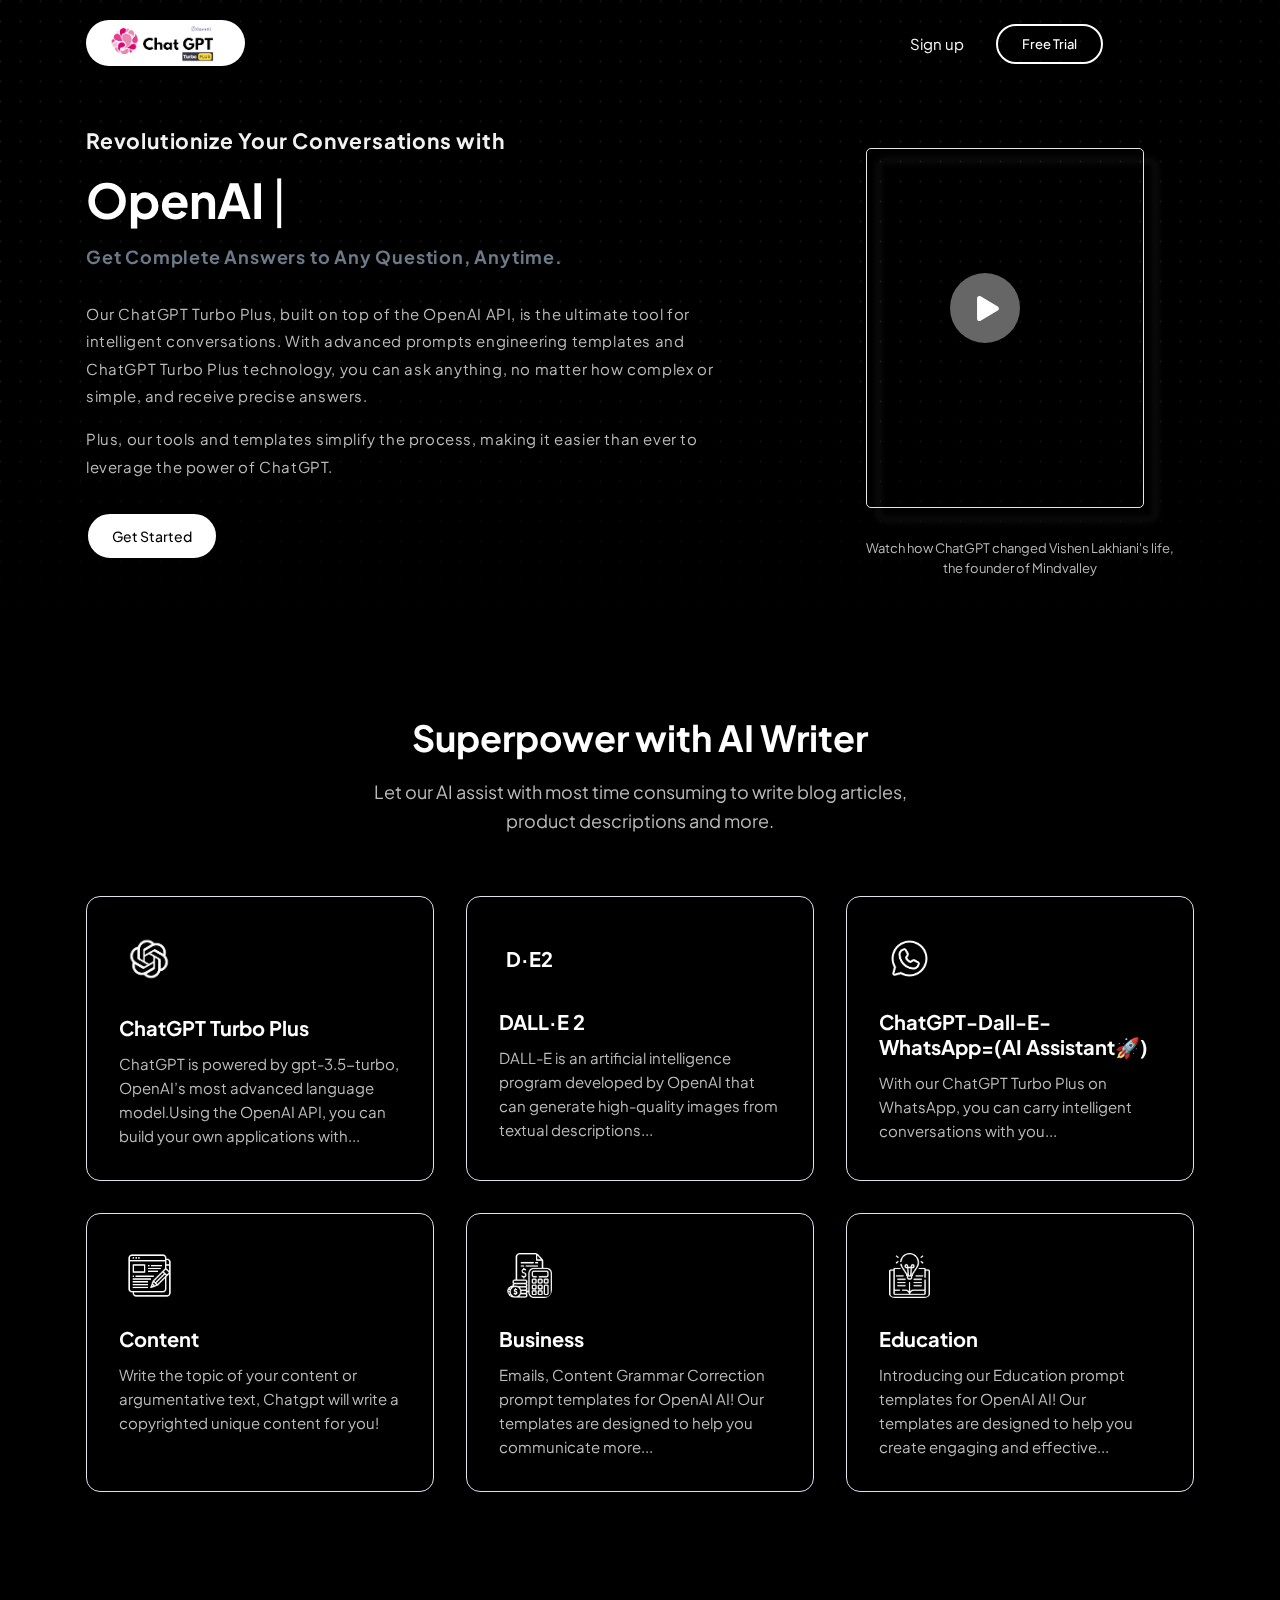
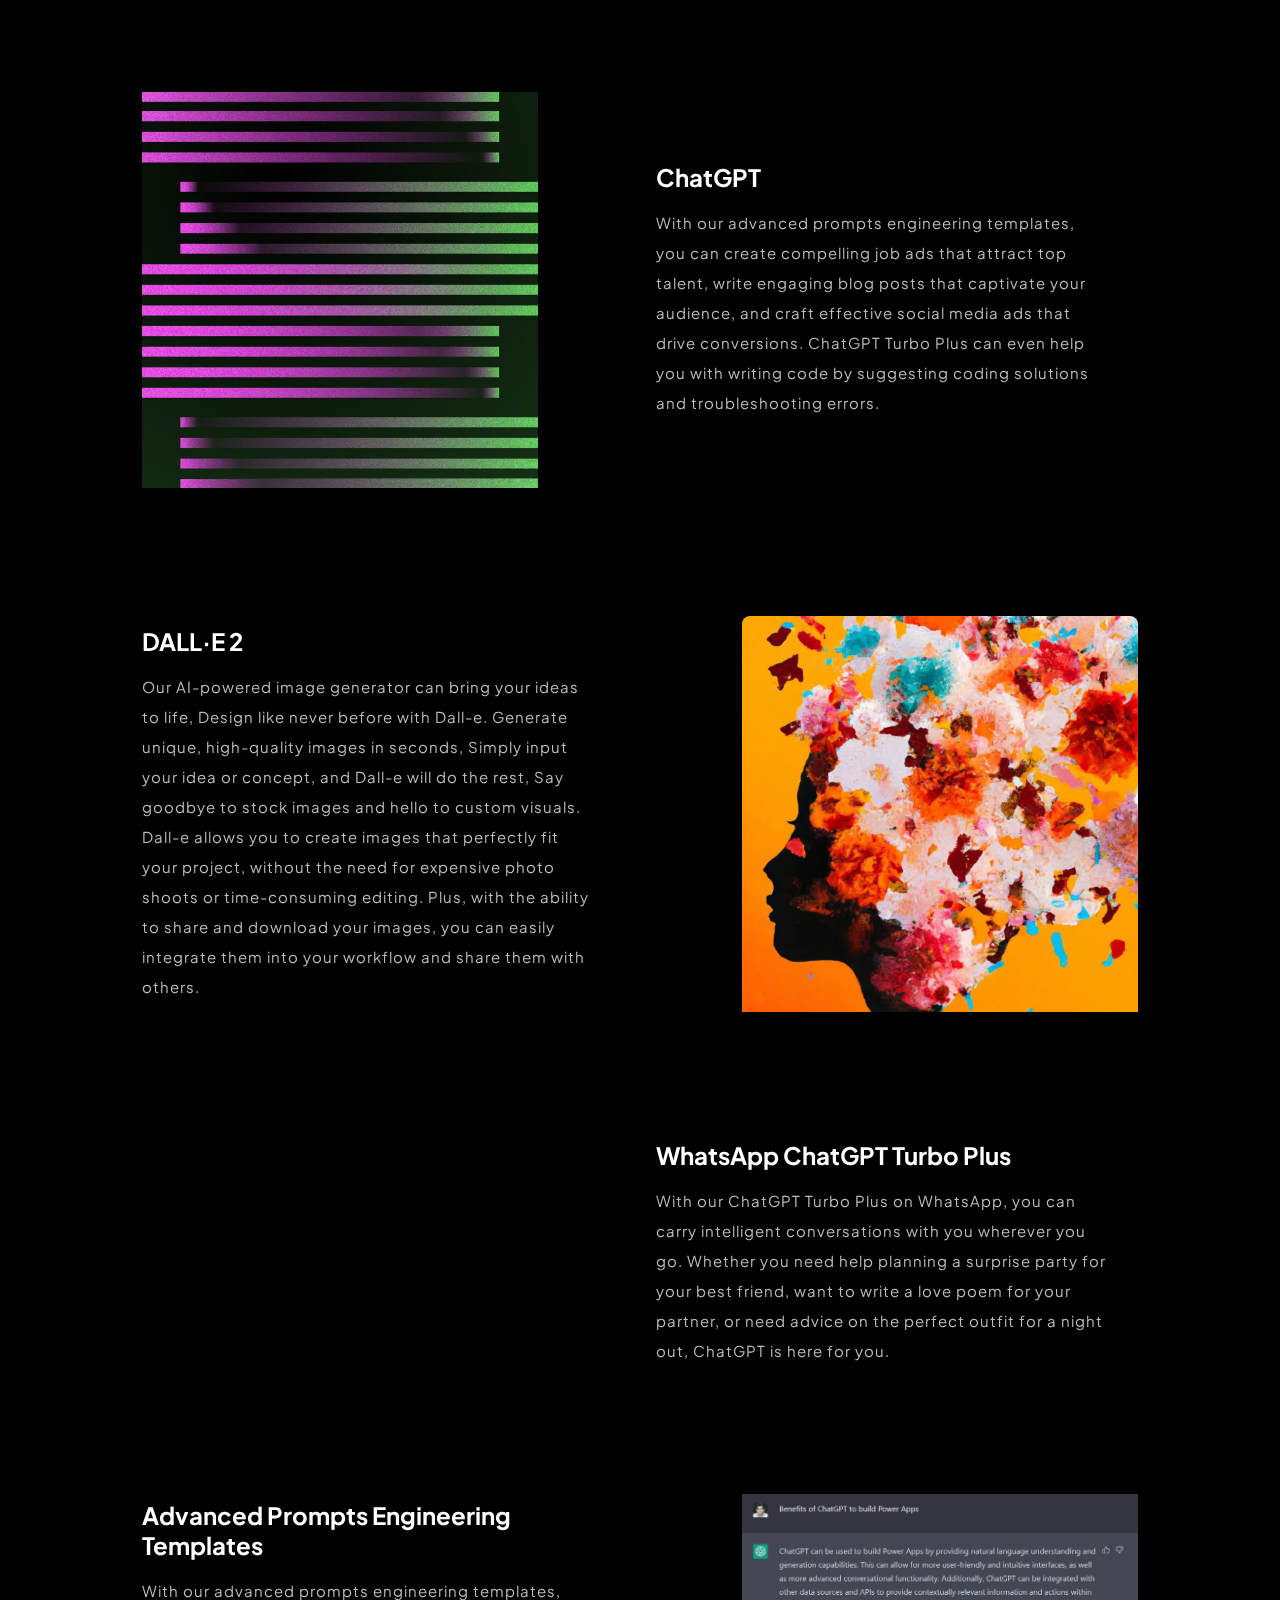
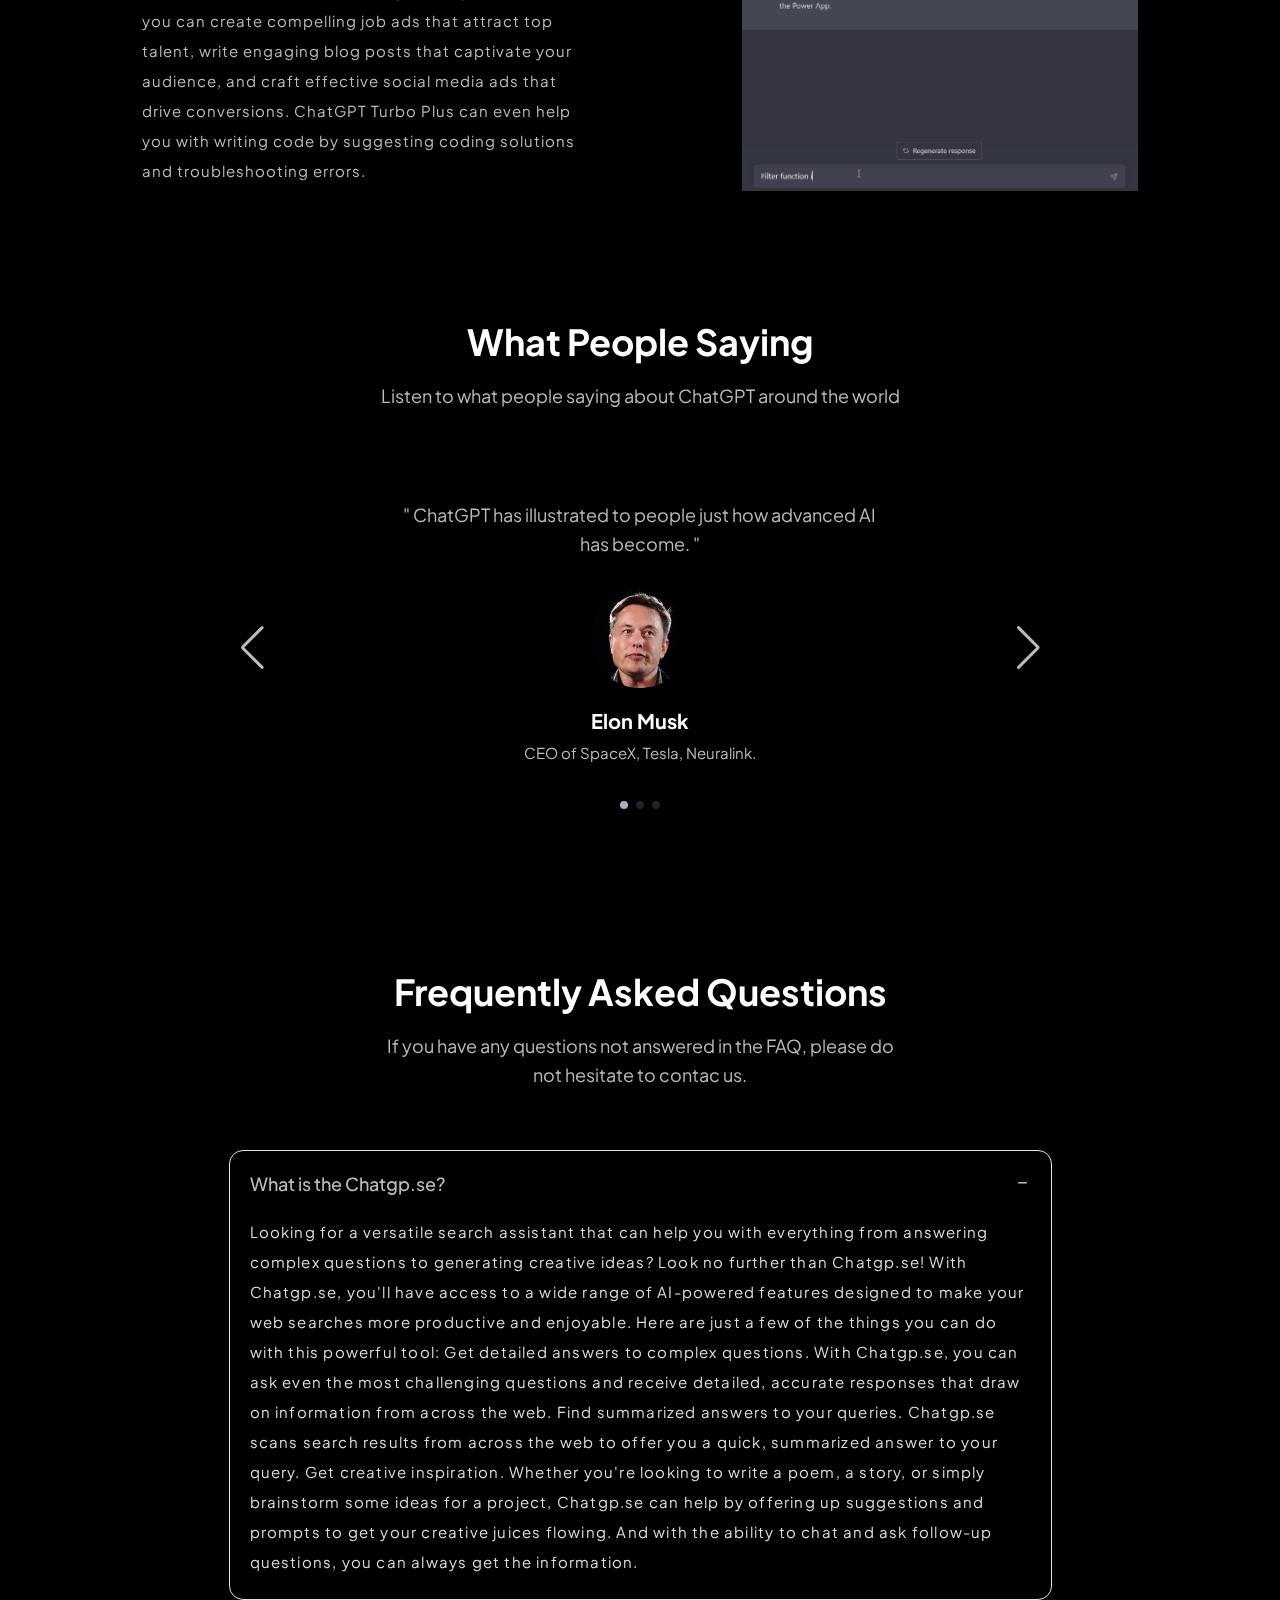
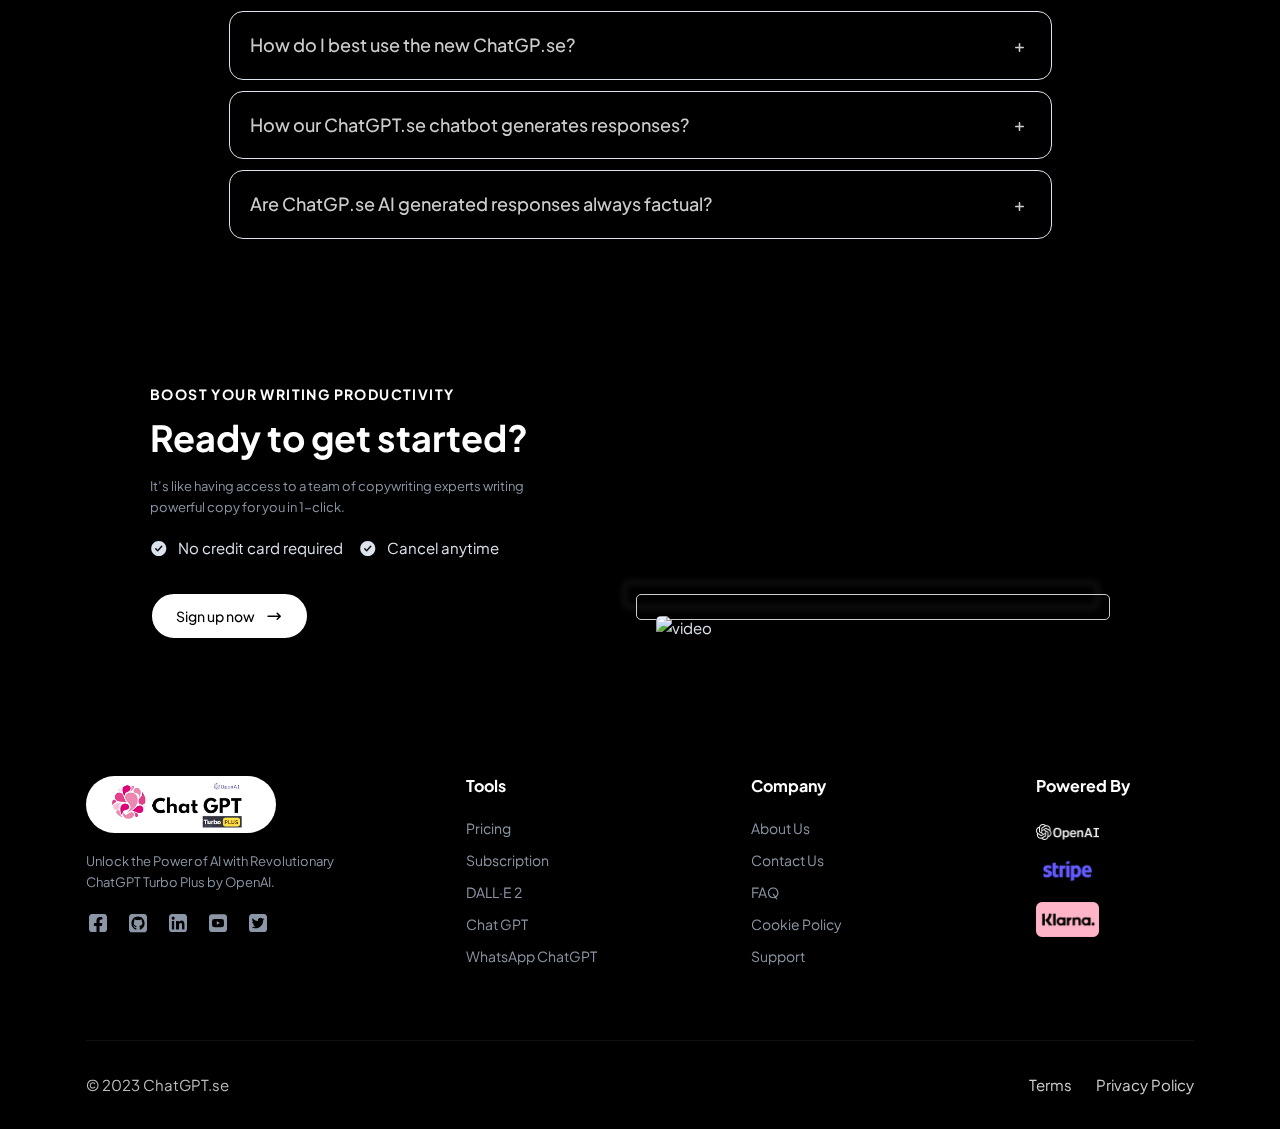
==== sv/index.html @ f2957dda "first commit" ====
<!DOCTYPE html>
<html lang="sv">

<head>
    <meta charset="UTF-8">
    <meta name="author" content="ChatGP.se">
    <meta name="viewport" content="width=device-width, initial-scale=1.0">
    <meta name="theme-color" content="#000000">
    <meta name="description"
        content="Use Chat GPT online and for free. ChatGPT is a language model developed by OpenAI, designed to respond to text-based queries and generate natural language responses.">
    <meta name="keywords"
        content="chatgpt, chat, gpt, open, ai, openai, chatbot, artificial, intelligence, online, free, language,whatsapp chatgpt, whatsapp-dall-e, openai">

    <link rel="shortcut icon" href="../images/logo-icon.png">
    <title>ChatGP.se</title>

    <!-- Swiper Slider -->
    <link rel="stylesheet" href="https://cdn.jsdelivr.net/npm/swiper@8/swiper-bundle.min.css" />

    <!-- CSS -->
    <link rel="stylesheet" href="../assets/css/style.css">
</head>

<body class="nk-body bg-darker" data-menu-collapse="lg">
    <div class="nk-app-root bg-darker">

        <!-- Header -->
        <header class="nk-header bg-darker is-dark has-mask">
            <div class="nk-mask bg-pattern-dot-white-sm bg-blend-bottom"></div>
            <div class="nk-header-main nk-menu-main is-transparent will-shrink on-dark ignore-mask">
                <div class="container">
                    <div class="nk-header-wrap">
                        <div class="nk-header-logo">
                            <a href="/" class="logo-link">
                                <div class="logo-wrap py-1 px-4 w-50">
                                    <img class="logo-img logo-light" src="../images/logo.png" alt="">
                                </div>
                            </a>
                        </div><!-- .nk-header-logo -->
                        <div class="nk-header-toggle">
                            <button class="btn btn-light btn-icon header-menu-toggle">
                                <em class="icon ni ni-menu"></em>
                            </button>
                        </div>
                        <nav class="nk-header-menu nk-menu">
                            <ul class="nk-menu-buttons flex-lg-row-reverse">
                                <li><a href="/pricing?plan=free" class="btn btn-outline-primary rounded-pill">Free
                                        Trial</a></li>
                                <li><a class="link link-light" href="/signup">Sign up
                                    </a></li>
                            </ul><!-- .nk-menu-buttons -->
                        </nav><!-- .nk-header-menu -->
                    </div>
                </div>
            </div>
            <!-- .header -->
            <div class="nk-hero py-xl-5 overflow-hidden has-shape">
                <div class="nk-shape bg-shape-blur-b mt-n5 start-50 top-50 translate-middle"></div>
                <div class="container">
                    <div class="row gy-5 py-5 pt-lg-2">
                        <div class="col-lg-7">
                            <div class="nk-hero-content">
                                <h3>Revolutionize Your Conversations with</h3>
                                <h1 class="my-3">
                                    <div class="text-gradient-primary"><span class="type-init"
                                            data-strings='"OpenAI ChatGPT", "ChatGPT Turbo Plus", "DALL·E 2", "Dall-E-WhatsApp"'></span>
                                    </div>
                                </h1>
                                <h4 class="mb-5 text-muted">Get Complete Answers to Any Question, Anytime.</h4>
                                <p>Our ChatGPT Turbo Plus, built on
                                    top of the OpenAI API, is the ultimate tool for intelligent conversations. With
                                    advanced prompts engineering templates and ChatGPT Turbo Plus technology, you can
                                    ask anything, no matter how complex or simple, and receive precise answers.</p>
                                <p class="mb-5"> Plus,
                                    our tools and templates simplify the process, making it easier than ever to leverage
                                    the power of ChatGPT.</p>
                                <ul class="btn-list btn-list-inline">
                                    <li><a href="/signup" class="btn btn-primary btn-lg rounded-pill"><span>Get
                                                Started</span></a></li>
                                </ul>
                            </div>
                        </div>
                        <div class="col-lg-1"></div>
                        <div class="col-lg-4">
                            <div class="video_container">
                                <button class="play_icon">
                                    <svg stroke="currentColor" fill="currentColor" stroke-width="0"
                                        viewBox="0 0 448 512" height="1em" width="1em"
                                        xmlns="http://www.w3.org/2000/svg">
                                        <path
                                            d="M424.4 214.7L72.4 6.6C43.8-10.3 0 6.1 0 47.9V464c0 37.5 40.7 60.1 72.4 41.3l352-208c31.4-18.5 31.5-64.1 0-82.6z">
                                        </path>
                                    </svg>
                                </button>
                                <video>
                                    <source src="https://s3.eu-north-1.amazonaws.com/chatgp.se/chatgpt.mp4"
                                        type="video/mp4">
                                </video>
                            </div>
                            <div class="video_caption">
                                <p>Watch how ChatGPT changed Vishen Lakhiani's life, <br> the founder of Mindvalley</p>
                            </div>
                        </div>
                    </div>
                </div>
            </div>
        </header>

        <!-- Main -->
        <main class="nk-pages">
            <section class="section bg-darker is-dark has-shape">
                <div class="nk-shape bg-shape-blur-a start-50 top-50 translate-middle"></div>
                <div class="container">
                    <div class="section-head">
                        <div class="row justify-content-center text-center">
                            <div class="col-lg-9 col-xl-6 col-xxl-5">
                                <h2 class="title">Superpower with AI Writer</h2>
                                <p class="lead">Let our AI assist with most time consuming to write blog articles,
                                    product descriptions and more.</p>
                            </div>
                        </div>
                    </div><!-- .section-head -->
                    <div class="section-content">
                        <div class="row g-gs">
                            <div class="col-md-6 col-xl-4">
                                <div class="card rounded-4 h-100 tools_card">
                                    <div class="card-body">
                                        <div class="feature">
                                            <div class="feature-media">
                                                <div
                                                    class="media media-middle media-xl  bg-info bg-opacity-20 rounded-3">
                                                    <img src="../images/chatgpt.png" alt="" class="icon_img">
                                                </div>
                                            </div>
                                            <div class="feature-text">
                                                <h4 class="title">ChatGPT Turbo Plus</h4>
                                                <p>ChatGPT is powered by gpt-3.5-turbo, OpenAI’s most advanced language
                                                    model.Using the OpenAI API, you can build your own applications
                                                    with...
                                                </p>
                                            </div>
                                            <div class="tools_btn w-50">
                                                <a href="/ai/ChatGPT" class="btn btn-primary btn-block rounded-pill">Try
                                                    it
                                                    for
                                                    free</a>
                                            </div>
                                        </div>
                                    </div>
                                </div>
                            </div><!-- .col -->

                            <div class="col-md-6 col-xl-4">
                                <div class="card rounded-4 h-100 tools_card">
                                    <div class="card-body">
                                        <div class="feature">
                                            <div class="feature-media">
                                                <div
                                                    class="media media-middle media-xl text-primary bg-primary bg-opacity-20 rounded-3">
                                                    <b class="text-white icon_img">D·E2</b>
                                                </div>
                                            </div>
                                            <div class="feature-text">
                                                <h4 class="title">DALL·E 2</h4>
                                                <p>DALL-E is an artificial intelligence program developed
                                                    by OpenAI that can generate high-quality images from textual
                                                    descriptions...
                                                </p>
                                            </div>
                                            <div class="tools_btn w-50">
                                                <a href="/ai/dalle" class="btn btn-primary btn-block rounded-pill">Try
                                                    it
                                                    for
                                                    free</a>
                                            </div>
                                        </div>
                                    </div>
                                </div>
                            </div><!-- .col -->

                            <div class="col-md-6 col-xl-4">
                                <div class="card rounded-4 h-100 tools_card">
                                    <div class="card-body">
                                        <div class="feature">
                                            <div class="feature-media">
                                                <div
                                                    class="media media-middle media-xl text-indigo bg-indigo bg-opacity-20 rounded-3">
                                                    <img src="../images/whatsapp.png" alt="" class="w-75 icon_img">
                                                </div>
                                            </div>
                                            <div class="feature-text">
                                                <h4 class="title">ChatGPT-Dall-E-WhatsApp=(AI Assistant🚀)</h4>
                                                <p>With our ChatGPT Turbo Plus on WhatsApp, you can carry intelligent
                                                    conversations with you...</p>
                                            </div>
                                            <div class="tools_btn w-50">
                                                <a href="/ai/whatsapp"
                                                    class="btn btn-primary btn-block rounded-pill">Try it
                                                    for
                                                    free</a>
                                            </div>
                                        </div>
                                    </div>
                                </div>
                            </div><!-- .col -->

                            <div class="col-md-6 col-xl-4">
                                <div class="card rounded-4 h-100 tools_card">
                                    <div class="card-body">
                                        <div class="feature">
                                            <div class="feature-media">
                                                <div
                                                    class="media media-middle media-xl text-success bg-success bg-opacity-20 rounded-3">
                                                    <img src="../images/content.png" alt="" class="w-75 icon_img">
                                                </div>
                                            </div>
                                            <div class="feature-text">
                                                <h4 class="title">Content</h4>
                                                <p>Write the topic of your content or argumentative text, Chatgpt will
                                                    write a copyrighted unique content for you!</p>
                                            </div>
                                            <div class="tools_btn w-50">
                                                <a href="/ai/blog" class="btn btn-primary btn-block rounded-pill">Try it
                                                    for
                                                    free</a>
                                            </div>
                                        </div>
                                    </div>
                                </div>
                            </div><!-- .col -->

                            <div class="col-md-6 col-xl-4">
                                <div class="card rounded-4 h-100 tools_card">
                                    <div class="card-body">
                                        <div class="feature">
                                            <div class="feature-media">
                                                <div
                                                    class="media media-middle media-xl  bg-danger bg-opacity-20 rounded-3">
                                                    <img src="../images/business.png" alt="" class="w-75 icon_img">
                                                </div>
                                            </div>
                                            <div class="feature-text">
                                                <h4 class="title">Business</h4>
                                                <p>Emails, Content Grammar Correction prompt templates for OpenAI AI!
                                                    Our templates are designed to help you communicate more...
                                                </p>
                                            </div>
                                            <div class="tools_btn w-50">
                                                <a href="/ai/all/Emails_Content_Grammar_correction"
                                                    class="btn btn-primary btn-block rounded-pill">Try
                                                    it
                                                    for
                                                    free</a>
                                            </div>
                                        </div>
                                    </div>
                                </div>
                            </div><!-- .col -->

                            <div class="col-md-6 col-xl-4">
                                <div class="card rounded-4 h-100 tools_card">
                                    <div class="card-body">
                                        <div class="feature">
                                            <div class="feature-media">
                                                <div
                                                    class="media media-middle media-xl text-warning bg-warning bg-opacity-20 rounded-3">
                                                    <img src="../images/education.png" alt="" class="w-75 icon_img">
                                                </div>
                                            </div>
                                            <div class="feature-text">
                                                <h4 class="title">Education</h4>
                                                <p>Introducing our Education prompt templates for OpenAI AI! Our
                                                    templates are designed to help you create engaging and effective...
                                                </p>
                                            </div>
                                            <div class="tools_btn w-50">
                                                <a href="/ai/all/educational_content_creator"
                                                    class="btn btn-primary btn-block rounded-pill">Try
                                                    it
                                                    for
                                                    free</a>
                                            </div>
                                        </div>
                                    </div>
                                </div>
                            </div><!-- .col -->
                        </div><!-- .row -->
                    </div><!-- .section-content -->
                </div>
            </section><!-- .section -->


            <section class="section bg-darker is-dark section-bottom-0 bg-white rounded-top-6" id="howto">
                <div class="container">
                    <div class="d-none section-head">
                        <div class="row justify-content-center text-center">
                            <div class="col-lg-9 col-xl-8 col-xxl-5">
                                <div
                                    class="d-none badge text-bg-primary-soft-outline text-uppercase text-tracking-1 rounded-pill px-3 py-2 mb-3">
                                    How To</div>
                                <h2 class="title">Few steps to write content </h2>
                                <p class="lead">Let our AI assist with most time consuming to write blog articles,
                                    product descriptions and more.</p>
                            </div>
                        </div>
                    </div><!-- .section-head -->
                    <div class="section-content">
                        <div class="row gy-3 justify-content-center">
                            <div class="col-xxl-12">
                                <div class="bg-primary bg-opacity-10 p-5 p-lg-6 rounded-4">
                                    <div class="row g-gs justify-content-between align-items-center">
                                        <div class="col-lg-6 col-xl-5">
                                            <div>
                                                <div class="block-gfx">
                                                    <img src="../images/chatgpt.avif" alt="">
                                                </div>
                                            </div>
                                        </div><!-- .col -->
                                        <div class="col-lg-6 col-xxl-5">
                                            <div class="block-text pe-xl-5">
                                                <!-- <img src="images/chatgpt.png" alt="" class="w-25"> -->
                                                <h3 class="title">ChatGPT</h3>
                                                <p>With our advanced prompts engineering templates, you can create
                                                    compelling job ads that attract top talent, write engaging blog
                                                    posts that captivate your audience, and craft effective social media
                                                    ads that drive conversions. ChatGPT Turbo Plus can even help you
                                                    with writing code by suggesting coding solutions and troubleshooting
                                                    errors.</p>
                                            </div>
                                        </div><!-- .col -->
                                    </div><!-- .row -->
                                </div><!-- box -->
                            </div><!-- .col -->

                            <div class="col-xxl-12">
                                <div class="bg-warning bg-opacity-10 p-5 p-lg-6 rounded-4">
                                    <div
                                        class="row g-gs flex-lg-row-reverse justify-content-between align-items-center">
                                        <div class="col-lg-6 col-xl-5">
                                            <div>
                                                <div class="block-gfx">
                                                    <img class="w-100 rounded-top-3 shadow-sm"
                                                        src="../images/dall-e.avif" alt="">
                                                </div>
                                            </div>
                                        </div><!-- .col -->
                                        <div class="col-lg-6 col-xxl-5">
                                            <div class="block-text pe-xl-5">
                                                <!-- <img class="h-3rem mb-3" src="images/whatsapp.png" alt=""> -->
                                                <h3 class="title">DALL·E 2</h3>
                                                <p>Our AI-powered image generator can bring your ideas to life, Design
                                                    like never before with Dall-e. Generate unique, high-quality images
                                                    in seconds, Simply input your idea or concept, and Dall-e will do
                                                    the rest, Say goodbye to stock images and hello to custom visuals.
                                                    Dall-e allows you to create images that perfectly fit your project,
                                                    without the need for expensive photo shoots or time-consuming
                                                    editing. Plus, with the ability to share and download your images,
                                                    you can easily integrate them into your workflow and share them with
                                                    others.</p>
                                            </div>
                                        </div><!-- .col -->
                                    </div><!-- .row -->
                                </div><!-- box -->
                            </div><!-- .col -->

                            <div class="col-xxl-12">
                                <div class="bg-warning bg-opacity-10 p-5 p-lg-6 rounded-4">
                                    <div class="row g-gs justify-content-between align-items-center">
                                        <div class="col-lg-6 col-xl-5">
                                            <div>
                                                <div class="block-gfx">
                                                    <img class="w-100 rounded-top-3 shadow-sm" src="../images/turbo.png"
                                                        alt="">
                                                </div>
                                            </div>
                                        </div><!-- .col -->
                                        <div class="col-lg-6 col-xxl-5">
                                            <div class="block-text pe-xl-5">
                                                <!-- <img class="h-3rem mb-3" src="images/whatsapp.png" alt=""> -->
                                                <h3 class="title">WhatsApp ChatGPT Turbo Plus</h3>
                                                <p>With our ChatGPT Turbo Plus on WhatsApp, you can carry intelligent
                                                    conversations with you wherever you go. Whether you need help
                                                    planning a surprise party for your best friend, want to write a love
                                                    poem for your partner, or need advice on the perfect outfit for a
                                                    night out, ChatGPT is here for you.</p>
                                            </div>
                                        </div><!-- .col -->
                                    </div><!-- .row -->
                                </div><!-- box -->
                            </div><!-- .col -->

                            <div class="col-xxl-12">
                                <div class="bg-primary bg-opacity-10 p-5 p-lg-6 rounded-4">
                                    <div
                                        class="row g-gs flex-lg-row-reverse justify-content-between align-items-center">
                                        <div class="col-lg-6 col-xl-5">
                                            <div>
                                                <div class="block-gfx">
                                                    <img src="../videos/building-app.gif" alt="">
                                                </div>
                                            </div>
                                        </div><!-- .col -->
                                        <div class="col-lg-6 col-xxl-5">
                                            <div class="block-text pe-xl-5">
                                                <!-- <img class="h-3rem mb-3" src="images/prompt.png" alt=""> -->
                                                <h3 class="title">Advanced Prompts Engineering Templates</h3>
                                                <p>With our advanced prompts engineering templates, you can create
                                                    compelling job ads that attract top talent, write engaging blog
                                                    posts that captivate your audience, and craft effective social media
                                                    ads that drive conversions. ChatGPT Turbo Plus can even help you
                                                    with writing code by suggesting coding solutions and troubleshooting
                                                    errors.</p>
                                            </div>
                                        </div><!-- .col -->
                                    </div><!-- .row -->
                                </div><!-- box -->
                            </div><!-- .col -->
                        </div><!-- .row -->
                    </div><!-- .section-content -->
                </div>
            </section>


            <section class="d-none section bg-darker is-dark section-bottom-0 bg-white rounded-top-6" id="howto">
                <div class="container">
                    <div class="section-head">
                        <div class="row justify-content-center text-center">
                            <div class="col-lg-9 col-xl-8 col-xxl-5">
                                <div
                                    class="d-none badge text-bg-primary-soft-outline text-uppercase text-tracking-1 rounded-pill px-3 py-2 mb-3">
                                    How To</div>
                                <h2 class="title">Few steps to write content </h2>
                                <p class="lead">Let our AI assist with most time consuming to write blog articles,
                                    product descriptions and more.</p>
                            </div>
                        </div>
                    </div><!-- .section-head -->
                    <div class="section-content">
                        <div class="row gy-3 justify-content-center">
                            <div class="col-xxl-12">
                                <div class="bg-primary bg-opacity-10 p-5 p-lg-6 rounded-4">
                                    <div
                                        class="row g-gs flex-lg-row-reverse justify-content-between align-items-center">
                                        <div class="col-lg-6 col-xl-5">
                                            <div class="rounded-4 bg-gradient-primary bg-opacity-50 p-5 pb-0">
                                                <div class="block-gfx">
                                                    <img src="../videos/building-app.gif" alt="">
                                                </div>
                                            </div>
                                        </div><!-- .col -->
                                        <div class="col-lg-6 col-xxl-5">
                                            <div class="block-text pe-xl-5">
                                                <img class="h-3rem mb-3" src="../images/prompt.png" alt="">
                                                <h3 class="title">Advanced Prompts Engineering Templates</h3>
                                                <p>With our advanced prompts engineering templates, you can create
                                                    compelling job ads that attract top talent, write engaging blog
                                                    posts that captivate your audience, and craft effective social media
                                                    ads that drive conversions. ChatGPT Turbo Plus can even help you
                                                    with writing code by suggesting coding solutions and troubleshooting
                                                    errors.</p>
                                            </div>
                                        </div><!-- .col -->
                                    </div><!-- .row -->
                                </div><!-- box -->
                            </div><!-- .col -->

                            <div class="col-xxl-12">
                                <div class="bg-warning bg-opacity-10 p-5 p-lg-6 rounded-4">
                                    <div
                                        class="row g-gs flex-lg-row-reverse justify-content-between align-items-center">
                                        <div class="col-lg-6 col-xl-5">
                                            <div class="rounded-4  bg-gradient-primary bg-opacity-50 p-5 pb-0">
                                                <div class="block-gfx">
                                                    <img class="w-100 rounded-top-3 shadow-sm" src="../images/turbo.png"
                                                        alt="">
                                                </div>
                                            </div>
                                        </div><!-- .col -->
                                        <div class="col-lg-6 col-xxl-5">
                                            <div class="block-text pe-xl-5">
                                                <img class="h-3rem mb-3" src="../images/whatsapp.png" alt="">
                                                <h3 class="title">WhatsApp ChatGPT Turbo Plus</h3>
                                                <p>With our ChatGPT Turbo Plus on WhatsApp, you can carry intelligent
                                                    conversations with you wherever you go. Whether you need help
                                                    planning a surprise party for your best friend, want to write a love
                                                    poem for your partner, or need advice on the perfect outfit for a
                                                    night out, ChatGPT is here for you.</p>
                                            </div>
                                        </div><!-- .col -->
                                    </div><!-- .row -->
                                </div><!-- box -->
                            </div><!-- .col -->

                            <div class="col-xxl-12">
                                <div class="bg-info bg-opacity-10 p-5 p-lg-6 rounded-4">
                                    <div
                                        class="row g-gs flex-lg-row-reverse justify-content-between align-items-center">
                                        <div class="col-lg-6 col-xl-5">
                                            <div class="rounded-4  bg-gradient-primary bg-opacity-50 p-5 pb-0">
                                                <div class="block-gfx">
                                                    <img class="w-100 rounded-top-3 shadow-sm" src="../images/dale.png"
                                                        alt="">
                                                </div>
                                            </div>
                                        </div><!-- .col -->
                                        <div class="col-lg-6 col-xxl-5">
                                            <div class="block-text pe-xl-5">
                                                <!-- <img class="h-3rem mb-3" src="images/icon/paper.svg" alt=""> -->
                                                <b class="text-white fs-4">D·E2</b>
                                                <h3 class="title mt-3">Get creative with Dall-e!</h3>
                                                <p>Our AI-powered image generator can bring your ideas to life, Design
                                                    like never before with Dall-e. Generate unique, high-quality images
                                                    in seconds, Simply input your idea or concept, and Dall-e will do
                                                    the rest, Say goodbye to stock images and hello to custom visuals.
                                                    Dall-e allows you to create images that perfectly fit your project,
                                                    without the need for expensive photo shoots or time-consuming
                                                    editing. Plus, with the ability to share and download your images,
                                                    you can easily integrate them into your workflow and share them with
                                                    others.</p>
                                            </div>
                                        </div><!-- .col -->
                                    </div><!-- .row -->
                                </div><!-- box -->
                            </div><!-- .col -->
                        </div><!-- .row -->
                    </div><!-- .section-content -->
                </div>
            </section>

            <section class="d-none section bg-darker is-dark section-bottom-0" id="pricing">
                <div class="container">
                    <div class="section-head">
                        <div class="row justify-content-center text-center">
                            <div class="col-lg-9 col-xl-6 col-xxl-5">
                                <div
                                    class="d-none badge text-bg-primary-soft-outline text-uppercase text-tracking-1 rounded-pill px-3 py-2 mb-3">
                                    Pricing</div>
                                <h2 class="title">Start Now</h2>
                                <p class="lead">With our simple plans, supercharge your content writing to helps your
                                    business. Let’s make great content together.</p>
                            </div>
                        </div>
                    </div><!-- .section-head -->
                    <div class="section-content">
                        <div class="row g-gs">
                            <div class="col-xxl-4 col-xl-4">
                                <div class="pricing h-100 pricing-featured">
                                    <div
                                        class="pricing-body h-100 p-5 pt-3 p-md-0 pt-md-0 p-xl-5 pt-xl-3 d-md-flex d-xl-block">
                                        <div class="text-center p-md-5 p-xl-0 w-md-50 w-xl-100">
                                            <h3 class="mb-3">Pro</h3>
                                            <div class="pricing-price-wrap">
                                                <div class="pricing-price monthly">
                                                    <h3 class="display-5 mb-3">$20 <span
                                                            class="caption-text text-muted"> / month</span></h3>
                                                </div>
                                            </div>
                                            <p class="fw-bold text-primary">Start today to get access to our powerful
                                                AI-powered
                                                features.</p>
                                            <div class="bg-light px-4 py-2 mb-4 smaller rounded-1">Try out all features
                                                to determine what works best for you</div>
                                            <div class="px-4">
                                                <a href="/pricing?plan=pro"
                                                    class="btn btn-primary btn-block rounded-pill">Get
                                                    Started</a>
                                            </div>
                                        </div>
                                        <div class="d-none d-md-block d-xl-none border-start h-100"></div>
                                        <div class="pt-4 p-md-5 p-xl-0 pt-xl-4 w-md-50 w-xl-100">
                                            <!-- <h5 class="fw-medium pb-1">Everything in Free, plus</h5> -->
                                            <ul class="list gy-3 pt-5">
                                                <li><em class="icon fs-4 ni ni-check-circle-fill "></em>
                                                    <span>Available even when demand is high</span>
                                                </li>
                                                <li><em class="icon fs-4 ni ni-check-circle-fill "></em>
                                                    <span>Faster response speed</span>
                                                </li>
                                                <li><em class="icon fs-4 ni ni-check-circle-fill "></em>
                                                    <span>Priority access to new features</span>
                                                </li>
                                                <li><em class="icon fs-4 ni ni-check-circle-fill "></em>
                                                    <span><strong>Unlimited</strong> ChatGPT whatsapp messages</span>
                                                </li>
                                                <li><em class="icon fs-4 ni ni-check-circle-fill "></em>
                                                    <span><strong>1,000</strong> x Credits</span>
                                                </li>
                                                <li><em class="icon fs-4 ni ni-check-circle-fill "></em>
                                                    <span><strong>60,000</strong> x Words</span>
                                                </li>
                                                <li><em class="icon fs-4 ni ni-check-circle-fill "></em>
                                                    <span><strong>240,000</strong> x Letters</span>
                                                </li>
                                                <li><em class="icon fs-4 ni ni-check-circle-fill "></em>
                                                    <span><strong>10,800</strong> x minutes saved</span>
                                                </li>
                                                <li><em class="icon fs-4 ni ni-check-circle-fill "></em>
                                                    <span><strong>Unlimited</strong> Dall-E image
                                                        generation/downloads</span>
                                                </li>
                                                <li><em class="icon fs-4 ni ni-check-circle-fill "></em>
                                                    <span><strong>180</strong> x hours of time saved</span>
                                                </li>
                                                <li><em class="icon fs-4 ni ni-check-circle-fill "></em>
                                                    <span><strong>$4,000</strong> x billable time saved</span>
                                                </li>
                                                <li><em class="icon fs-4 ni ni-check-circle-fill "></em>
                                                    <span>Access to all tools</span>
                                                </li>
                                                <li><em class="icon fs-4 ni ni-check-circle-fill "></em>
                                                    <span>New beta-feature testing</span>
                                                </li>
                                            </ul>
                                        </div>
                                    </div>
                                </div>
                            </div><!-- .col -->

                            <div class="col-xxl-4 col-xl-4 col-md-6 order-xl-first">
                                <div class="h-100 pt-xl-6">
                                    <div class="pricing h-100">
                                        <div class="pricing-body h-100 p-5">
                                            <div class="text-center">
                                                <h3 class="mb-3">Free</h3>
                                                <h3 class="display-5 mb-3">$0 <span class="caption-text text-muted">Free
                                                        Trial</span></h3>
                                                <p class="fw-bold">Test before you buy, and upgrade or cancel anytime.
                                                </p>
                                                <div class="bg-light px-4 py-2 mb-4 smaller rounded-1">Try out all
                                                    features to determine what works best for you</div>
                                                <div class="px-4">
                                                    <a href="/pricing?plan=free"
                                                        class="btn btn-outline-primary btn-block rounded-pill">Try
                                                        Out</a>
                                                </div>
                                            </div>
                                            <!-- <h5 class="fw-medium pt-4 pb-1">Give a try for free</h5> -->
                                            <ul class="list gy-3 pt-5">
                                                <li><em class="icon fs-4 ni ni-check-circle-fill "></em>
                                                    <span>Not Available when demand is high</span>
                                                </li>
                                                <li><em class="icon fs-4 ni ni-check-circle-fill "></em>
                                                    <span>ChatGPT Free accounts response speed</span>
                                                </li>
                                                <li><em class="icon fs-4 ni ni-check-circle-fill "></em>
                                                    <span>No Priority access to new features</span>
                                                </li>
                                                <li><em class="icon fs-4 ni ni-check-circle-fill "></em>
                                                    <span><strong>500</strong> ChatGPT Whatsapp Messages</span>
                                                </li>
                                                <li><em class="icon fs-4 ni ni-check-circle-fill "></em>
                                                    <span><strong>100</strong> x Credits</span>
                                                </li>
                                                <li><em class="icon fs-4 ni ni-check-circle-fill "></em>
                                                    <span><strong>300</strong> x Words</span>
                                                </li>
                                                <li><em class="icon fs-4 ni ni-check-circle-fill "></em>
                                                    <span><strong>1,200</strong> x Letters</span>
                                                </li>
                                                <li class="text-muted"><em
                                                        class="icon fs-4 ni ni-cross-circle-fill"></em>
                                                    <span>Hours of usage saved</span>
                                                </li>
                                                <li class="text-muted"><em
                                                        class="icon fs-4 ni ni-cross-circle-fill "></em>
                                                    <span>Calculate billable saved</span>
                                                </li>
                                                <li class="text-muted"><em
                                                        class="icon fs-4 ni ni-cross-circle-fill "></em>
                                                    <span>Access to all tools</span>
                                                </li>
                                                <li class="text-muted"><em
                                                        class="icon fs-4 ni ni-cross-circle-fill "></em>
                                                    <span>New beta-feature testing</span>
                                                </li>
                                            </ul>
                                        </div>
                                    </div>
                                </div>
                            </div><!-- .col -->

                            <div class="col-xxl-4 col-xl-4 col-md-6">
                                <div class="h-100 pt-xl-6">
                                    <div class="pricing h-100">
                                        <div class="pricing-body h-100 p-5">
                                            <div class="text-center">
                                                <h3 class="mb-3">Entry</h3>
                                                <h3 class="display-5 mb-3">$10 <span class="caption-text text-muted"> /
                                                        month</span></h3>
                                                <p class="fw-bold">Start today to get access to our powerful AI-powered
                                                    features.</p>
                                                <div class="bg-light px-4 py-2 mb-4 smaller rounded-1">Try out all
                                                    features to determine what works best for you</div>
                                                <div class="px-4">
                                                    <a href="/pricing?plan=entry"
                                                        class="btn btn-outline-primary btn-block rounded-pill">Get
                                                        Started</a>
                                                </div>
                                            </div>
                                            <!-- <h5 class="fw-medium pt-4 pb-1">Give a try for free</h5> -->
                                            <ul class="list gy-3 pt-5">
                                                <li><em class="icon fs-4 ni ni-check-circle-fill "></em>
                                                    <span>Available even when demand is high</span>
                                                </li>
                                                <li><em class="icon fs-4 ni ni-check-circle-fill "></em>
                                                    <span>Faster response speed</span>
                                                </li>
                                                <li><em class="icon fs-4 ni ni-check-circle-fill "></em>
                                                    <span>Priority access to new features</span>
                                                </li>
                                                <li><em class="icon fs-4 ni ni-check-circle-fill "></em>
                                                    <span><strong>5000</strong> ChatGPT whatsapp messages</span>
                                                </li>
                                                <li><em class="icon fs-4 ni ni-check-circle-fill "></em>
                                                    <span><strong>1,000</strong> x Credits</span>
                                                </li>
                                                <li><em class="icon fs-4 ni ni-check-circle-fill "></em>
                                                    <span><strong>15,000</strong> x Words</span>
                                                </li>
                                                <li><em class="icon fs-4 ni ni-check-circle-fill "></em>
                                                    <span><strong>60,000</strong> x Letters</span>
                                                </li>
                                                <li><em class="icon fs-4 ni ni-check-circle-fill "></em>
                                                    <span><strong>2,700</strong> x minutes saved</span>
                                                </li>
                                                <li><em class="icon fs-4 ni ni-check-circle-fill "></em>
                                                    <span><strong>45</strong> x hours of time saved</span>
                                                </li>
                                                <li><em class="icon fs-4 ni ni-check-circle-fill "></em>
                                                    <span><strong>$1,000</strong> x billable time saved</span>
                                                </li>
                                                <li class="text-muted"><em
                                                        class="icon fs-4 ni ni-cross-circle-fill "></em>
                                                    <span>Access to all tools</span>
                                                </li>
                                                <li class="text-muted"><em
                                                        class="icon fs-4 ni ni-cross-circle-fill "></em>
                                                    <span>New beta-feature testing</span>
                                                </li>
                                            </ul>
                                        </div>
                                    </div>
                                </div>
                            </div><!-- .col -->
                        </div><!-- .row -->
                    </div><!-- .section-content -->
                </div>
            </section>

            <section class="section bg-darker is-dark">
                <div class="container">
                    <div class="section-head">
                        <div class="row justify-content-center text-center">
                            <div class="col-lg-9 col-xl-6 col-xxl-5">
                                <h2 class="title">What People Saying</h2>
                                <p class="lead">Listen to what people saying about ChatGPT around the world</p>
                            </div>
                        </div>
                    </div><!-- .section-head -->
                    <div class="section-content">
                        <div class="row g-gs justify-content-center">
                            <div class="col-xl-9 col-xxl-8">

                                <div class="swiper testi_swiper">
                                    <div class="swiper-wrapper">

                                        <div class="swiper-slide">
                                            <blockquote class="testi_review">
                                                " ChatGPT has illustrated to people just how advanced AI has become. "
                                            </blockquote>
                                            <figure class="testi_img">
                                                <img src="../images/testi/elon.jfif" alt="">
                                            </figure>
                                            <div class="testi_info">
                                                <h4>Elon Musk</h4>
                                                <span>CEO of SpaceX, Tesla, Neuralink.</span>
                                            </div>
                                        </div>

                                        <div class="swiper-slide">
                                            <blockquote class="testi_review">
                                                " Improvements in artificial intelligence are the most important
                                                innovation. That's where ChatGPT comes in. "
                                            </blockquote>
                                            <figure class="testi_img">
                                                <img src="../images/testi/Bill.jfif" alt="">
                                            </figure>
                                            <div class="testi_info">
                                                <h4>Bill Gates</h4>
                                                <span>Founder of Microsoft</span>
                                            </div>
                                        </div>

                                        <div class="swiper-slide">
                                            <blockquote class="testi_review">
                                                " Nvidia CEO hails ChatGPT as 'one of the greatest things that has ever
                                                been done for computing'. "
                                            </blockquote>
                                            <figure class="testi_img">
                                                <img src="../images/testi/Jen-Hsun.jfif" alt="">
                                            </figure>
                                            <div class="testi_info">
                                                <h4>Jen-Hsun</h4>
                                                <span>CEO of Nvidia</span>
                                            </div>
                                        </div>

                                    </div>
                                    <div class="swiper-pagination"></div>
                                    <div class="swiper-button-prev"></div>
                                    <div class="swiper-button-next"></div>
                                </div>

                            </div><!-- .col -->
                        </div><!-- .row -->
                    </div><!-- .section-content -->
                </div><!-- .container -->
            </section><!-- .section -->

            <section class="section bg-darker is-dark">
                <div class="container">
                    <div class="section-head">
                        <div class="row justify-content-center text-center">
                            <div class="col-lg-9 col-xl-6 col-xxl-5">
                                <h2 class="title">Frequently Asked Questions</h2>
                                <p class="lead">If you have any questions not answered in the FAQ, please do not
                                    hesitate to contac us.</p>
                            </div>
                        </div>
                    </div><!-- .section-head -->
                    <div class="section-content">
                        <div class="row g-gs justify-content-center">
                            <div class="col-xl-9 col-xxl-8">
                                <div class="accordion accordion-separated accordion-plus-minus" id="faq-1">
                                    <div class="accordion-item">
                                        <h2 class="accordion-header">
                                            <button class="accordion-button" data-bs-toggle="collapse"
                                                data-bs-target="#faq-1-1"> What is the Chatgp.se? </button>
                                        </h2>
                                        <div id="faq-1-1" class="accordion-collapse collapse show"
                                            data-bs-parent="#faq-1">
                                            <div class="accordion-body"> Looking for a versatile search assistant that
                                                can help you with everything from
                                                answering complex questions to generating creative ideas? Look no
                                                further than
                                                Chatgp.se! With Chatgp.se, you'll have access to a wide range of
                                                AI-powered features
                                                designed to make your web searches more productive and enjoyable. Here
                                                are just a
                                                few of
                                                the things you can do with this powerful tool: Get detailed answers to
                                                complex
                                                questions. With Chatgp.se, you can ask even the most challenging
                                                questions and
                                                receive
                                                detailed, accurate responses that draw on information from across the
                                                web. Find
                                                summarized answers to your queries. Chatgp.se scans search results from
                                                across the
                                                web
                                                to offer you a quick, summarized answer to your query. Get creative
                                                inspiration.
                                                Whether
                                                you're looking to write a poem, a story, or simply brainstorm some ideas
                                                for a
                                                project,
                                                Chatgp.se can help by offering up suggestions and prompts to get your
                                                creative
                                                juices
                                                flowing. And with the ability to chat and ask follow-up questions, you
                                                can always
                                                get
                                                the information. </div>
                                        </div>
                                    </div><!-- .accordion-item -->
                                    <div class="accordion-item">
                                        <h2 class="accordion-header">
                                            <button class="accordion-button collapsed" data-bs-toggle="collapse"
                                                data-bs-target="#faq-1-2"> How do I best use the new ChatGP.se?
                                            </button>
                                        </h2>
                                        <div id="faq-1-2" class="accordion-collapse collapse" data-bs-parent="#faq-1">
                                            <div class="accordion-body"> Looking to get the most out of your web
                                                searches using ChatGP.se? Here are some tips
                                                to
                                                help you make the most of this powerful search tool: Ask detailed
                                                questions. When
                                                using
                                                ChatGP.se, be sure to ask questions as if you were talking to a person.
                                                This means
                                                providing plenty of details, asking for clarification or additional
                                                information, and
                                                letting ChatGP.se know exactly how it can be most helpful to you. For
                                                example,
                                                instead
                                                of simply asking for "beaches near London," try asking, "What are the
                                                best beaches
                                                within a 3-hour flight from London Heathrow for a trip with my friends
                                                in September?
                                                What should we do when we get there?" Ask for tips on using ChatGP.se.
                                                ChatGP.se is
                                                designed to be a versatile and helpful tool, so don't be afraid to ask
                                                for guidance
                                                on
                                                how to get the most out of it. For example, try asking questions like,
                                                "What can you
                                                do?" "Can you help me with X?" or "What are your limitations?" Use your
                                                best
                                                judgment.
                                                While ChatGP.se strives to provide fun and factual answers, it's still
                                                learning and
                                                improving. Occasionally, unexpected or inaccurate results may appear
                                                based on the
                                                web
                                                content it's analyzing. As such, it's important to use your best
                                                judgment when
                                                evaluating the information ChatGP.se provides. Provide feedback.
                                                ChatGP.se is always
                                                improving, and your feedback can help it become even more helpful and
                                                accurate. Use
                                                the
                                                feedback button at the bottom right of every ChatGP.se page to share
                                                your thoughts
                                                and
                                                suggestions. </div>
                                        </div>
                                    </div><!-- .accordion-item -->
                                    <div class="accordion-item">
                                        <h2 class="accordion-header">
                                            <button class="accordion-button collapsed" data-bs-toggle="collapse"
                                                data-bs-target="#faq-1-3"> How our ChatGPT.se chatbot generates
                                                responses? </button>
                                        </h2>
                                        <div id="faq-1-3" class="accordion-collapse collapse" data-bs-parent="#faq-1">
                                            <div class="accordion-body"> ChatGPT.se chatbot uses a language model based
                                                on the OpenAI GPT architecture. It
                                                generates responses to user inputs using machine learning algorithms
                                                that have been
                                                trained on a large corpus of text data. This training data has been
                                                sourced from a
                                                variety of internet-based text sources, such as articles, web pages, and
                                                social
                                                media
                                                posts. The ChatGPT language model utilizes a transformer-based neural
                                                network that
                                                has
                                                been pre-trained on this data, allowing it to understand natural
                                                language inputs and
                                                generate coherent and relevant responses. It does not perform web
                                                searches, but
                                                instead
                                                generates responses by drawing on its vast knowledge base, which
                                                includes
                                                information on
                                                a wide range of topics. This means that when you provide an input to
                                                ChatGPT, it
                                                analyzes the text and generates a response that is both relevant and
                                                human-like in
                                                nature. The technology behind ChatGPT allows it to understand context
                                                and generate
                                                responses that are tailored to the specific user inputs it receives,
                                                making it a
                                                versatile tool for a variety of use cases, including customer support,
                                                chatbots, and
                                                content generation. </div>
                                        </div>
                                    </div><!-- .accordion-item -->
                                    <div class="accordion-item">
                                        <h2 class="accordion-header">
                                            <button class="accordion-button collapsed" data-bs-toggle="collapse"
                                                data-bs-target="#faq-1-4"> Are ChatGP.se AI generated responses always
                                                factual? </button>
                                        </h2>
                                        <div id="faq-1-4" class="accordion-collapse collapse" data-bs-parent="#faq-1">
                                            <div class="accordion-body"> ChatGPT generates responses using machine
                                                learning algorithms that are trained on a
                                                vast
                                                corpus of text data. While the responses generated by ChatGPT are
                                                designed to be as
                                                factual as possible, they may not always be entirely accurate. The
                                                language model
                                                behind
                                                ChatGPT is based on statistical patterns and associations within its
                                                training data,
                                                and
                                                it generates responses based on what it has learned from that data. As
                                                such, there
                                                may
                                                be instances where ChatGPT generates a response that is not entirely
                                                accurate, or
                                                that
                                                does not take into account the full context of the user's input. It's
                                                important to
                                                keep
                                                in mind that ChatGPT is a language model, and while it can provide
                                                helpful and
                                                informative responses, it should not be relied upon as a sole source of
                                                information
                                                for
                                                making important decisions or taking actions. Users should always
                                                exercise critical
                                                thinking and verify any information they receive from ChatGPT through
                                                additional
                                                sources. That being said, ChatGPT is continually improving as it learns
                                                from new
                                                data,
                                                and its responses are generally quite accurate and helpful. The language
                                                model is
                                                designed to generate responses that are relevant, coherent, and tailored
                                                to the
                                                specific
                                                input it receives, making it a valuable tool for a wide range of
                                                applications. </div>
                                        </div>
                                    </div><!-- .accordion-item -->

                                    <div class="d-none accordion-item">
                                        <h2 class="accordion-header">
                                            <button class="accordion-button collapsed" data-bs-toggle="collapse"
                                                data-bs-target="#faq-1-5">How do i access the ChatGPT from ChatGP.se?
                                            </button>
                                        </h2>
                                        <div id="faq-1-5" class="accordion-collapse collapse" data-bs-parent="#faq-1">
                                            <div class="accordion-body"> There are several ways to access ChatGPT over
                                                our website ChatGP.se or WhatsApp
                                                depending on your specific use case: For Desktop computers and Mobile
                                                phones visite
                                                our
                                                ChatGP.se webiste and Click on ChatGPT https://www.chatgp.se/ai/chatGPT
                                                If you are
                                                using
                                                WhatsApp, after login to your account at ChatGP.se you will see the QR
                                                code you can
                                                scan
                                                it using the WhatsApp app on your mobile device.This automatically opens
                                                a
                                                conversation
                                                with the ChatGPT on WhatsApp. Then you can use the WhatsApp conversation
                                                to engage
                                                with
                                                our ChatGPT chatbot, answer your questions, and provide support or
                                                information. Our
                                                WhatsAPP ChatBot integrated with OpenAI ChatGPT by using an API.OpenAI,
                                                the
                                                organization
                                                behind ChatGPT, provides an API that we as developers used it to access
                                                the language
                                                model and generate responses. We build our custom chatbot and integrated
                                                ChatGPT.se
                                                into
                                                our own application, you can access the OpenAI API directly by signing
                                                up to our
                                                Chatgp.se home page.Once you have login you can use it to send requests
                                                to the
                                                OpenAI
                                                API and receive responses from ChatGPT over our platform, with the same
                                                speed and
                                                same
                                                quality. No matter how you choose to access ChatGPT, it's important to
                                                remember that
                                                the
                                                language model is based on machine learning algorithms and is constantly
                                                learning
                                                and
                                                improving. With time, ChatGPT will continue to become more accurate and
                                                helpful,
                                                making
                                                it an even more powerful tool for a wide range of use cases. </div>
                                        </div>
                                    </div><!-- .accordion-item -->

                                    <div class="d-none accordion-item">
                                        <h2 class="accordion-header">
                                            <button class="accordion-button collapsed" data-bs-toggle="collapse"
                                                data-bs-target="#faq-1-6">What is DALL-E? </button>
                                        </h2>
                                        <div id="faq-1-6" class="accordion-collapse collapse" data-bs-parent="#faq-1">
                                            <div class="accordion-body"> DALL-E is an artificial intelligence (AI) model
                                                created by OpenAI that can generate
                                                images from textual descriptions. </div>
                                        </div>
                                    </div><!-- .accordion-item -->

                                    <div class="d-none accordion-item">
                                        <h2 class="accordion-header">
                                            <button class="accordion-button collapsed" data-bs-toggle="collapse"
                                                data-bs-target="#faq-1-7">What can I use DALL-E for? </button>
                                        </h2>
                                        <div id="faq-1-7" class="accordion-collapse collapse" data-bs-parent="#faq-1">
                                            <div class="accordion-body">DALL-E can be used to generate images that
                                                correspond to written descriptions, which
                                                can
                                                be useful in a variety of contexts, such as content creation, marketing,
                                                and product
                                                design. </div>
                                        </div>
                                    </div><!-- .accordion-item -->

                                    <div class="d-none accordion-item">
                                        <h2 class="accordion-header">
                                            <button class="accordion-button collapsed" data-bs-toggle="collapse"
                                                data-bs-target="#faq-1-8">How does DALL-E work? </button>
                                        </h2>
                                        <div id="faq-1-8" class="accordion-collapse collapse" data-bs-parent="#faq-1">
                                            <div class="accordion-body"> DALL-E works by using a combination of deep
                                                learning and natural language processing
                                                techniques. It uses a neural network to learn how to interpret textual
                                                descriptions
                                                and
                                                generate corresponding images. </div>
                                        </div>
                                    </div><!-- .accordion-item -->

                                    <div class="d-none accordion-item">
                                        <h2 class="accordion-header">
                                            <button class="accordion-button collapsed" data-bs-toggle="collapse"
                                                data-bs-target="#faq-1-9">What kind of textual descriptions can I use
                                                with DALL-E? </button>
                                        </h2>
                                        <div id="faq-1-9" class="accordion-collapse collapse" data-bs-parent="#faq-1">
                                            <div class="accordion-body">DALL-E can generate images based on a wide
                                                variety of textual descriptions, ranging
                                                from
                                                simple phrases to more complex descriptions of scenes, objects, and
                                                concepts. </div>
                                        </div>
                                    </div><!-- .accordion-item -->

                                    <div class="d-none accordion-item">
                                        <h2 class="accordion-header">
                                            <button class="accordion-button collapsed" data-bs-toggle="collapse"
                                                data-bs-target="#faq-1-10">Can DALL-E generate images in real-time?
                                            </button>
                                        </h2>
                                        <div id="faq-1-10" class="accordion-collapse collapse" data-bs-parent="#faq-1">
                                            <div class="accordion-body"> No, DALL-E is a pre-trained model that requires
                                                significant computational resources
                                                to
                                                generate images. However, there are tools and APIs available that allow
                                                you to use
                                                DALL-E to generate images based on textual descriptions. </div>
                                        </div>
                                    </div><!-- .accordion-item -->

                                    <div class="d-none accordion-item">
                                        <h2 class="accordion-header">
                                            <button class="accordion-button collapsed" data-bs-toggle="collapse"
                                                data-bs-target="#faq-1-11">Is DALL-E free to use? </button>
                                        </h2>
                                        <div id="faq-1-11" class="accordion-collapse collapse" data-bs-parent="#faq-1">
                                            <div class="accordion-body"> Yes, for the Free plan you will get 300x Dall-E
                                                Image generate/downloads. And for
                                                Enty
                                                Plan you will get 3000x Dall-E Image generate/donwloads. For the Pro
                                                Plan Unlimited
                                                Dall-E image generations/donwloads. DALL-E is a proprietary model
                                                created by OpenAI
                                                and
                                                is not available for free use. However, Its included in your
                                                subscription plan and
                                                in
                                                the tools Page, Its available that allow you to use DALL-E to generate
                                                images. </div>
                                        </div>
                                    </div><!-- .accordion-item -->

                                    <div class="d-none accordion-item">
                                        <h2 class="accordion-header">
                                            <button class="accordion-button collapsed" data-bs-toggle="collapse"
                                                data-bs-target="#faq-1-12">Are there any limitations or ethical
                                                considerations when using DALL-E? </button>
                                        </h2>
                                        <div id="faq-1-12" class="accordion-collapse collapse" data-bs-parent="#faq-1">
                                            <div class="accordion-body"> Yes, as with any AI technology, there are
                                                potential limitations and ethical
                                                considerations to keep in mind when using DALL-E. For example, DALL-E
                                                may generate
                                                images that are biased or insensitive, and it may be used to create
                                                deepfakes or
                                                other
                                                forms of misleading content. It's important to use DALL-E responsibly
                                                and to be
                                                aware of
                                                these potential issues. </div>
                                        </div>
                                    </div><!-- .accordion-item -->


                                </div><!-- .accordion -->
                            </div><!-- .col -->
                        </div><!-- .row -->
                    </div><!-- .section-content -->
                </div><!-- .container -->
            </section><!-- .section -->
        </main>

        <!-- Footer -->
        <footer class="nk-footer">
            <!-- .section -->
            <section class="section bg-darker is-dark section-0 has-mask">
                <div class="nk-mask bg-darker top-50"></div>
                <div class="container container-xl">
                    <div class="section-wrap bg-dark is-dark rounded-4 has-shape overflow-hidden">
                        <div class="nk-shape bg-shape-blur-b start-50 top-50 translate-middle"></div>
                        <div class="section-content p-4 p-sm-5 p-xl-7">
                            <div class="row justify-content-between align-items-center g-5">
                                <div class="col-xl-5 col-lg-6">
                                    <div class="block-text">
                                        <h6 class="overline-title text-primary">Boost your writing productivity</h6>
                                        <h2 class="title">Ready to get started?</h2>
                                        <p>It’s like having access to a team of copywriting experts writing powerful
                                            copy for you in 1-click.</p>
                                        <ul class="list list-row gx-3 gy-0">
                                            <li><em class="icon fs-5 ni ni-check-circle-fill "></em><span>No
                                                    credit card required</span></li>
                                            <li><em class="icon fs-5 ni ni-check-circle-fill "></em><span>Cancel
                                                    anytime</span></li>
                                        </ul>
                                        <ul class="btn-list btn-list-inline gy-0">
                                            <li><a href="/signup" class="btn btn-lg btn-primary rounded-pill"><span>Sign
                                                        up
                                                        now</span><em class="icon ni ni-arrow-long-right"></em></a></li>
                                        </ul>
                                    </div>
                                </div>
                                <div class="col-xl-6 col-lg-6 align-self-end">
                                    <div class="bg-white rounded-top-4">
                                        <!-- <div
                                            class="rounded-top-4 bg-gradient-primary bg-opacity-70 p-5  mb-n4 mb-sm-n5 mb-xl-n7"> -->

                                        <div class="block-gfx">
                                            <div class="img_container">
                                                <img src="https://s3.eu-north-1.amazonaws.com/chatgp.se/ChatGPT+whatsapp+dall-e+OpenAI.gif"
                                                    alt="video" />
                                            </div>
                                        </div>
                                        <!-- </div> -->
                                    </div>
                                </div>
                            </div>
                        </div>
                    </div>
                </div><!-- .container -->
            </section>

            <!-- .section -->
            <section class="section bg-darker is-dark">
                <div class="container">
                    <div class="row g-5">
                        <div class="col-xl-3 col-lg-3 me-auto">
                            <div class="block-text">
                                <a href="/" class="logo-link mb-4">
                                    <div class="logo-wrap py-1 px-4 w-75">
                                        <img class="logo-img" src="../images/logo.png" alt="">
                                    </div>
                                </a>
                                <p>Unlock the Power of AI with Revolutionary ChatGPT Turbo Plus by
                                    OpenAI.
                                </p>
                                <ul class="btn-list btn-list-inline g-3">
                                    <li><a class="link-base" href="#"><em
                                                class="icon fs-3 ni ni-facebook-fill"></em></a></li>
                                    <li><a class="link-base" href="#"><em class="icon fs-3 ni ni-github-round"></em></a>
                                    </li>
                                    <li><a class="link-base" href="#"><em
                                                class="icon fs-3 ni ni-linkedin-round"></em></a></li>
                                    <li><a class="link-base" href="#"><em
                                                class="icon fs-3 ni ni-youtube-round"></em></a></li>
                                    <li><a class="link-base" href="#"><em
                                                class="icon fs-3 ni ni-twitter-round"></em></a></li>
                                </ul>
                            </div>
                        </div><!-- .col -->
                        <div class="col-xl-2 col-lg col-md-3 col-6">
                            <div class="wgs">
                                <h6 class="wgs-title">Tools</h6>
                                <ul class="list gy-2 mt-2 list-link-base">
                                    <li><a class="link-base" href="#pricing">Pricing</a></li>
                                    <li><a class="link-base" href="#pricing">Subscription</a>
                                    </li>
                                    <li><a class="link-base" href="/ai/dalle">DALL·E
                                            2</a></li>
                                    <li><a class="link-base" href="/ai/ChatGPT">Chat GPT</a></li>
                                    <li><a class="link-base" href="/ai/WhatsApp">WhatsApp ChatGPT</a>
                                    </li>
                                </ul>
                            </div>
                        </div><!-- .col -->
                        <div class="col-xl-1"></div>
                        <div class="col-xl-2 col-lg col-md-3 col-6">
                            <div class="wgs">
                                <h6 class="wgs-title">Company</h6>
                                <ul class="list gy-2 mt-2 list-link-base">
                                    <li><a class="link-base" href="/aboutUs">About
                                            Us</a></li>
                                    <li><a class="link-base" href="/contact-Us#contact">Contact Us</a>
                                    </li>
                                    <li><a class="link-base" href="/FAQ">FAQ</a></li>
                                    <li><a class="link-base" href="/Cookie-Policy">Cookie Policy</a>
                                    </li>
                                    <li><a class="link-base" href="/support">Support</a></li>
                                </ul>
                            </div>
                        </div><!-- .col -->
                        <div class="col-xl-1"></div>
                        <div class="col-xl-2 col-lg col-md-3 col-6">
                            <div class="wgs">
                                <h6 class="wgs-title">Powered By</h6>
                                <ul class="list gy-3 mt-2 list-link-base">
                                    <li class="w-50">
                                        <img src="../images/openai.png" alt="">
                                    </li>
                                    <li class="w-50">
                                        <img src="../images/Stripe.png" alt="">
                                    </li>
                                    <li class="w-50">
                                        <img src="../images/Klarna.png" alt="">
                                    </li>
                                </ul>
                            </div>
                        </div><!-- .col -->
                    </div>
                </div><!-- .container -->
            </section>
            <div class="bg-darker is-dark">
                <div class="container">
                    <hr class="border-opacity-25 border-white m-0">
                    <div class="py-5">
                        <div class="row">
                            <div class="col-md">
                                <p class="mb-2 mb-md-0">&copy; 2023 ChatGPT.se</p>
                            </div>
                            <div class="col-md">
                                <ul class="list list-row gx-4 justify-content-start justify-content-md-end">
                                    <li><a href="/terms-condition" class="link-primary">Terms</a></li>
                                    <li><a href="/privacy-policy" class="link-primary">Privacy
                                            Policy</a></li>
                                </ul>
                            </div>
                        </div>
                    </div>
                </div>
            </div>
        </footer>

        <!-- Back-to-Top-->
        <div id="back_top" title="Back to Top" class="btn btn-primary">
            <i class="ni ni-arrow-up"></i>
        </div>
    </div>

    <!-- JavaScript -->
    <script src="https://cdn.jsdelivr.net/npm/swiper@8/swiper-bundle.min.js"></script>
    <script src="../assets/js/main.js"></script>
    <script src="../assets/js/bundle.js?v1.1.0"></script>
    <script src="../assets/js/scripts.js?v1.1.0"></script>
</body>

</html>
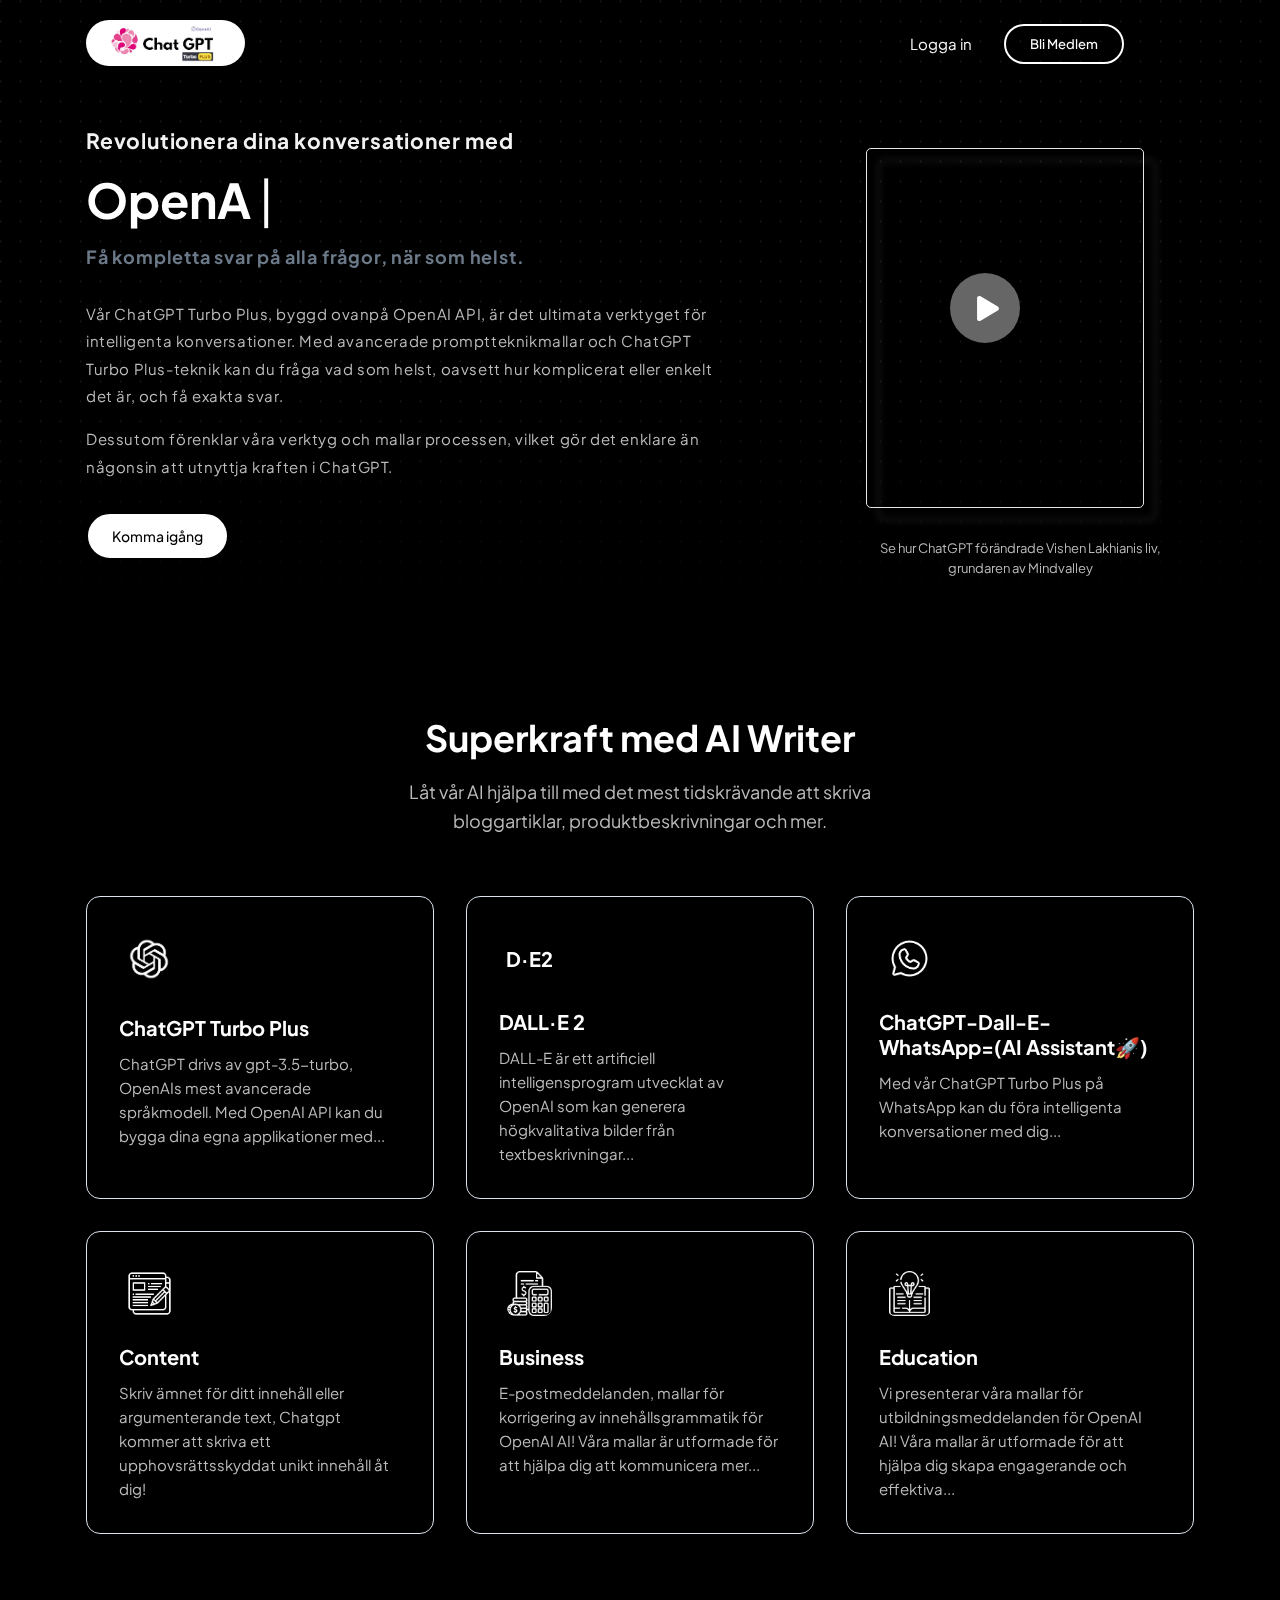
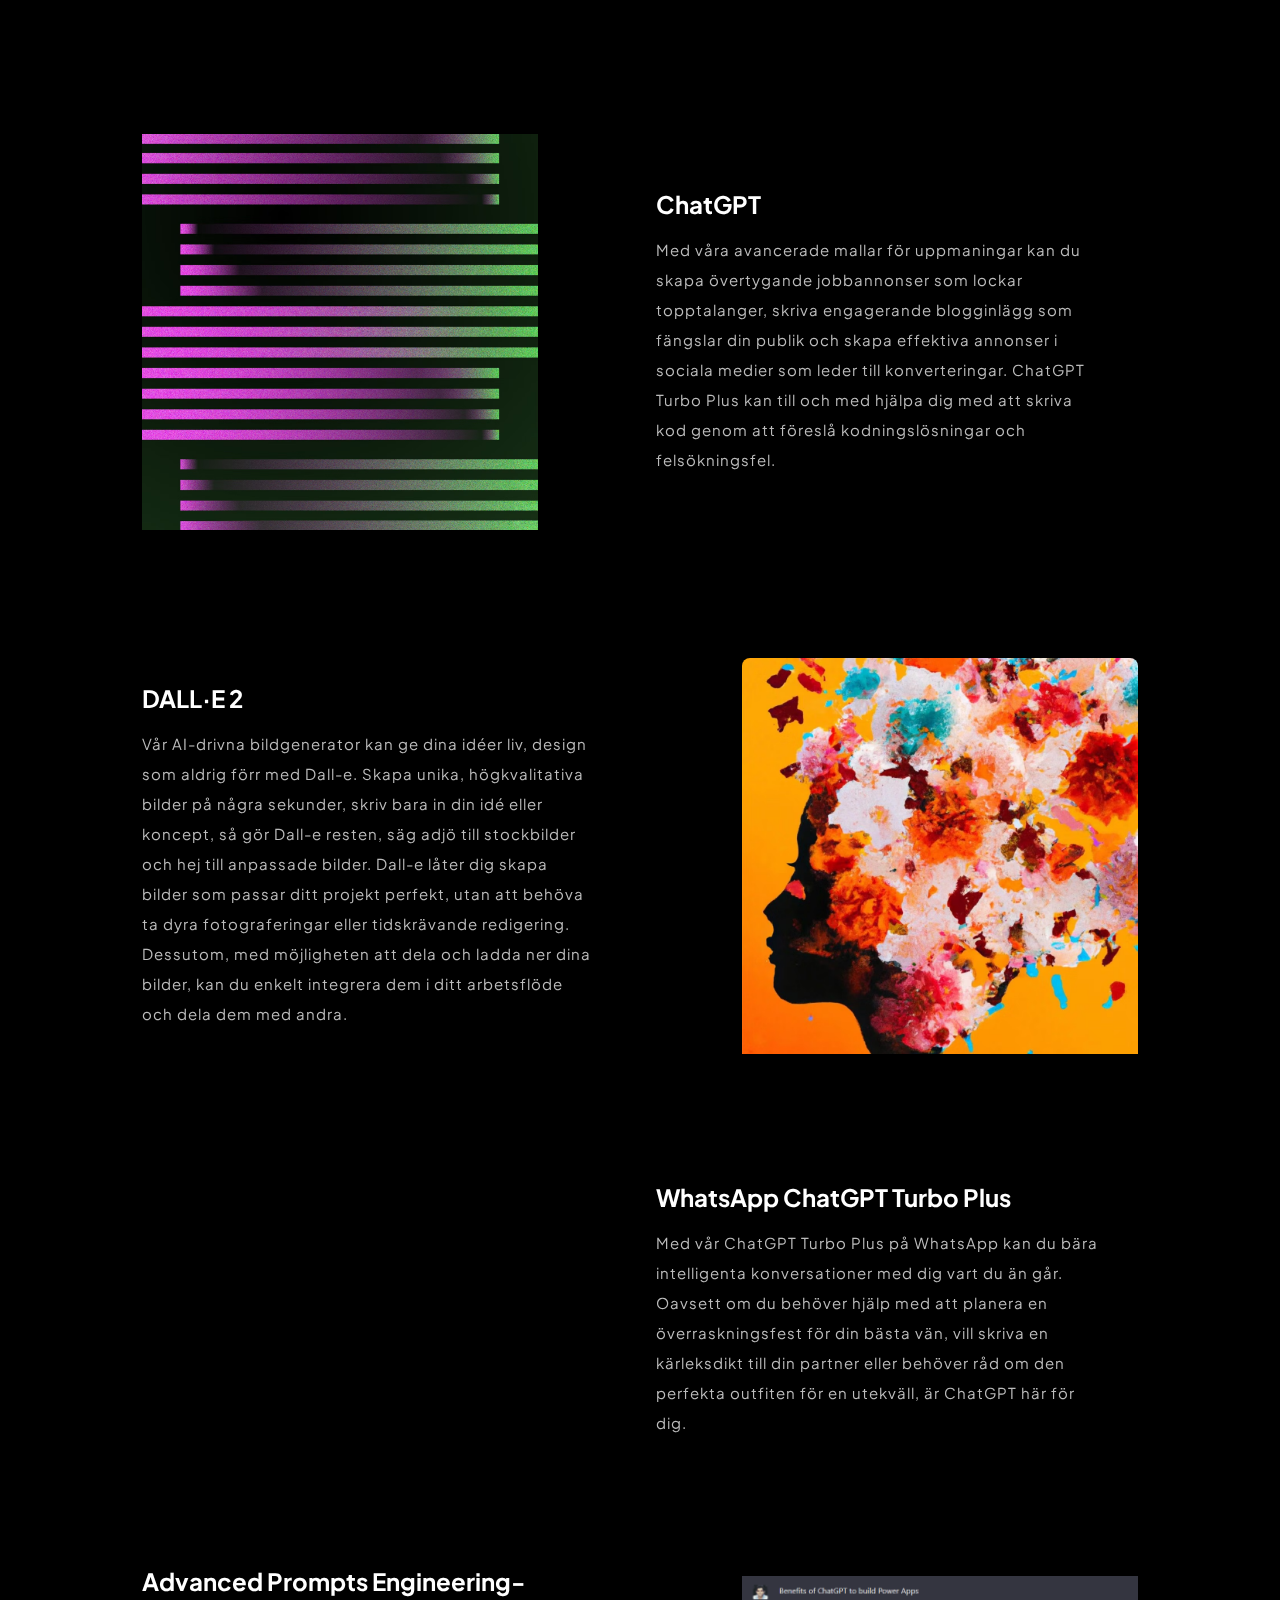
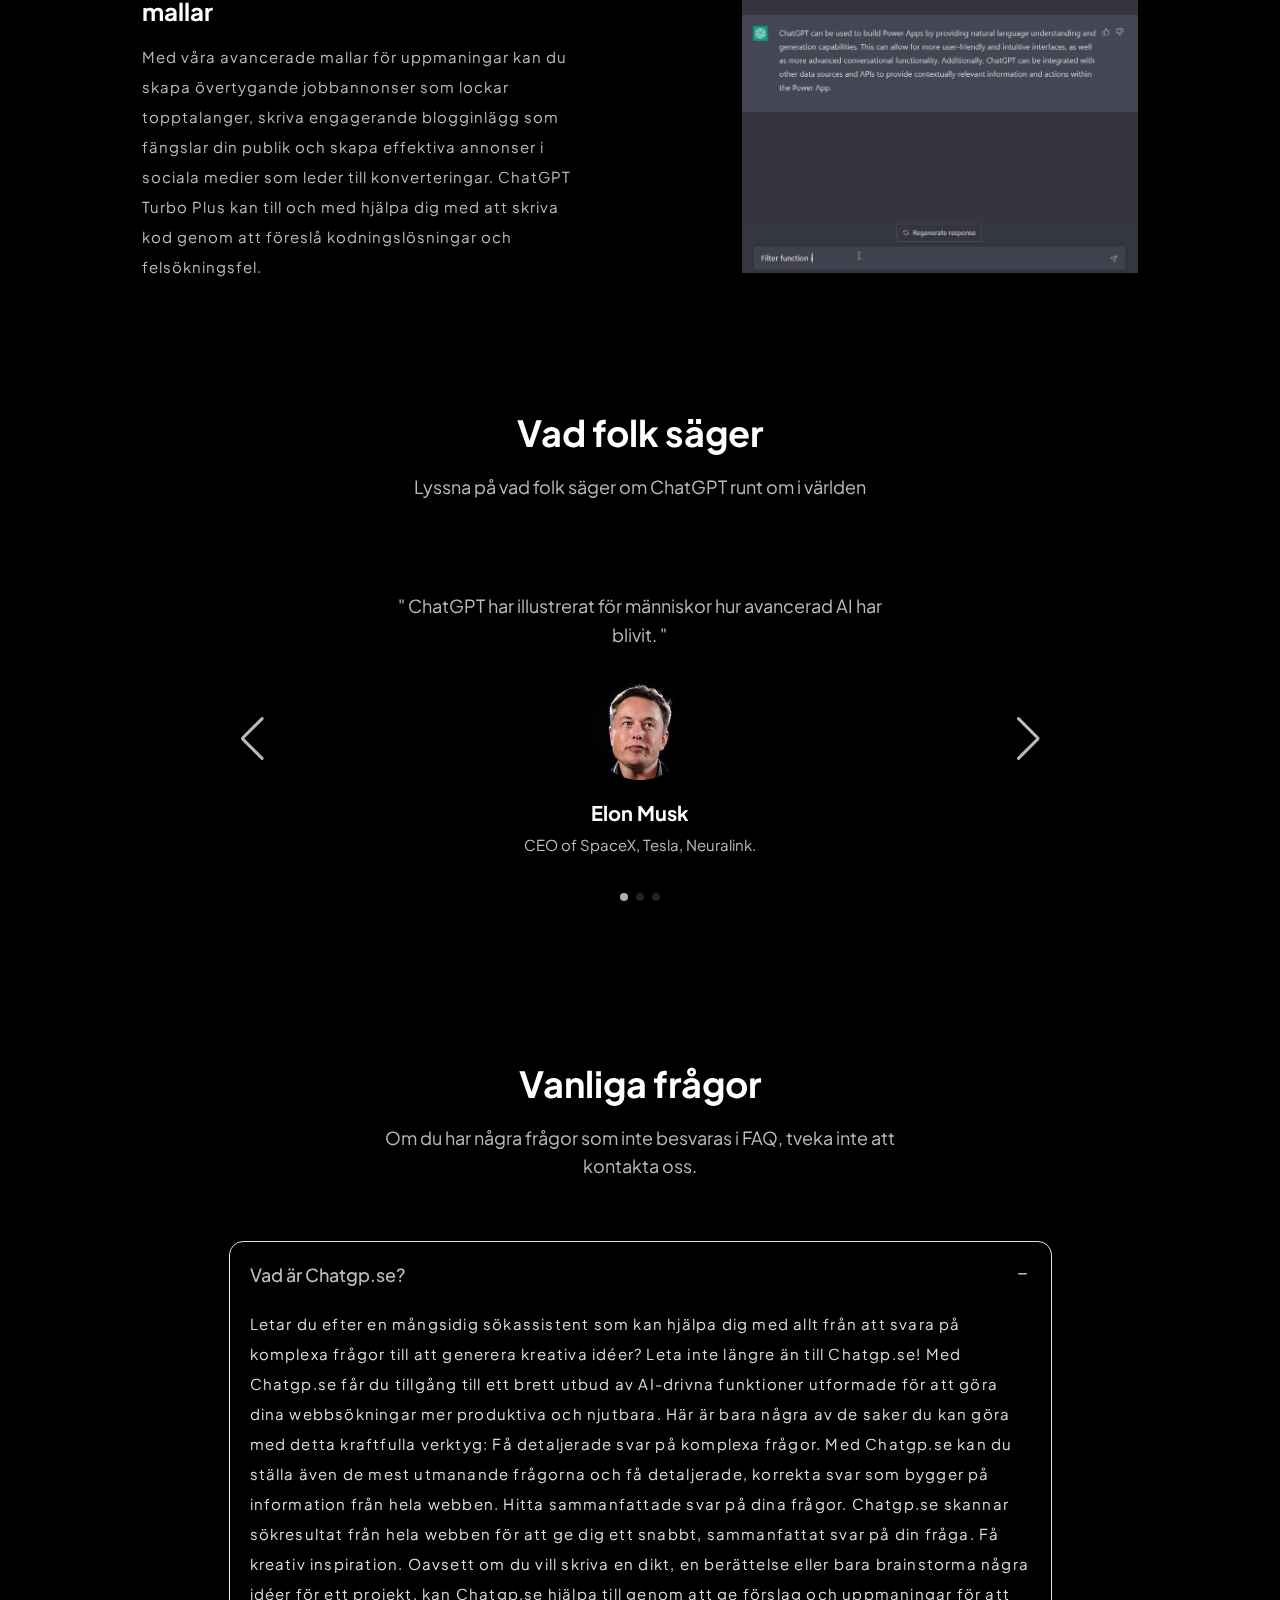
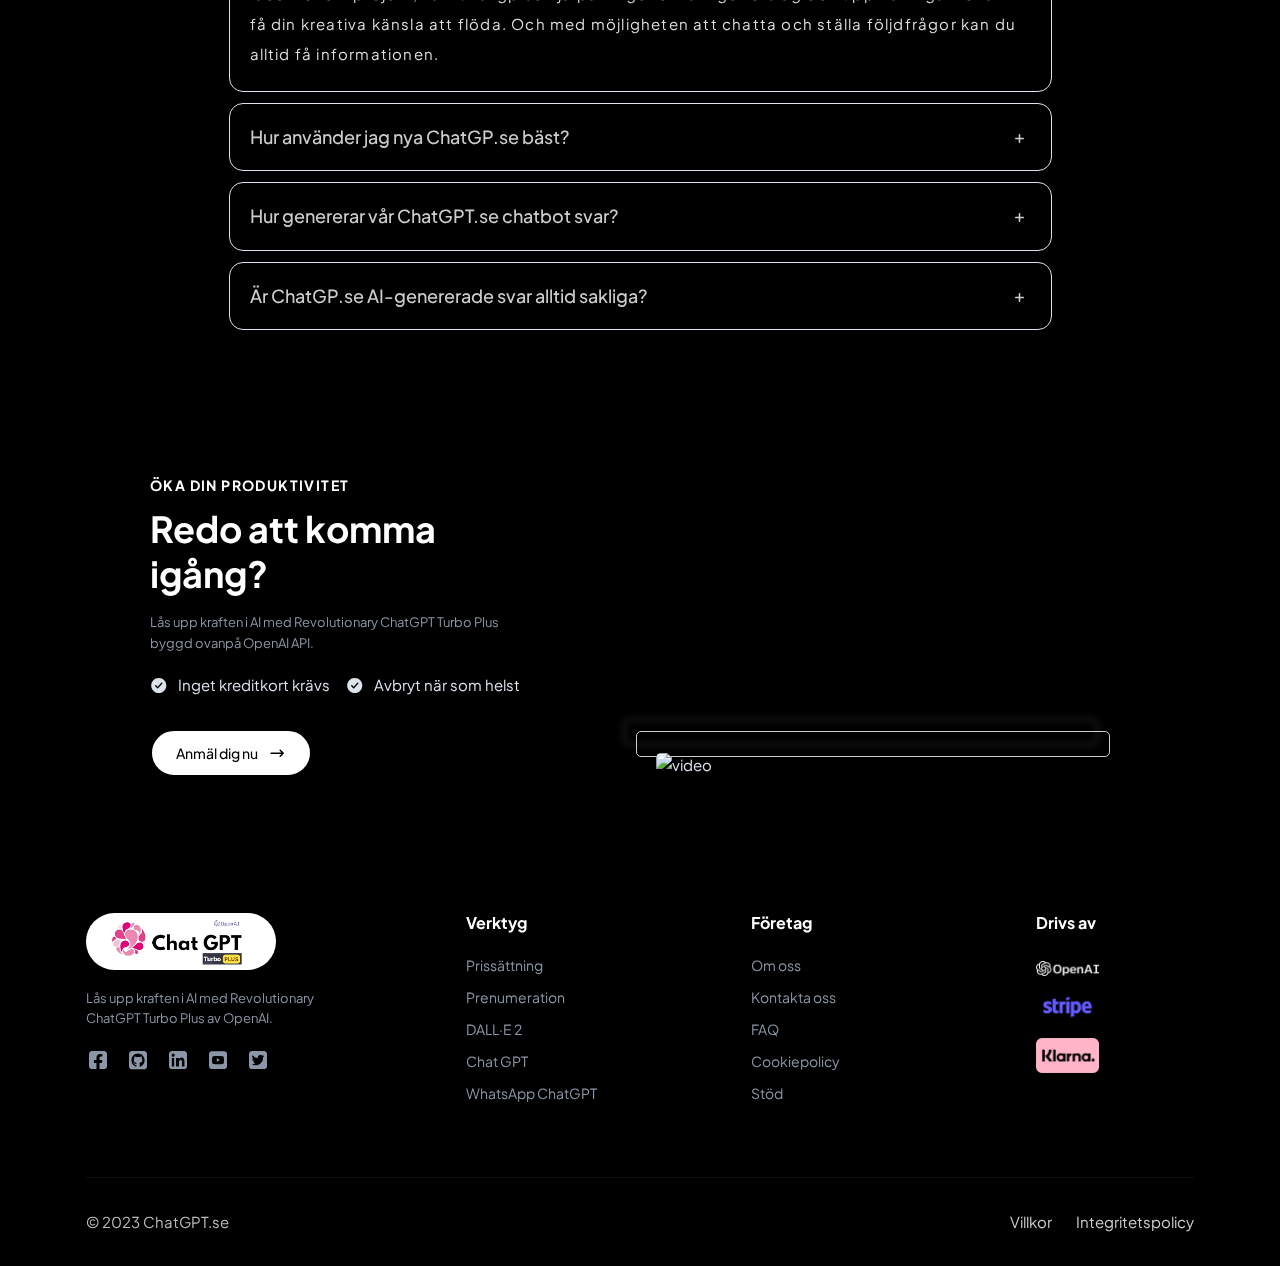
==== commit 0147f42e: "added translated swedish version" ====
--- a/sv/index.html
+++ b/sv/index.html
@@ -44,9 +44,9 @@
                         </div>
                         <nav class="nk-header-menu nk-menu">
                             <ul class="nk-menu-buttons flex-lg-row-reverse">
-                                <li><a href="/pricing?plan=free" class="btn btn-outline-primary rounded-pill">Free
-                                        Trial</a></li>
-                                <li><a class="link link-light" href="/signup">Sign up
+                                <li><a href="/signup" class="btn btn-outline-primary rounded-pill">Bli Medlem</a>
+                                </li>
+                                <li><a class="link link-light" href="/login">Logga in
                                     </a></li>
                             </ul><!-- .nk-menu-buttons -->
                         </nav><!-- .nk-header-menu -->
@@ -60,23 +60,22 @@
                     <div class="row gy-5 py-5 pt-lg-2">
                         <div class="col-lg-7">
                             <div class="nk-hero-content">
-                                <h3>Revolutionize Your Conversations with</h3>
+                                <h3>Revolutionera dina konversationer med</h3>
                                 <h1 class="my-3">
                                     <div class="text-gradient-primary"><span class="type-init"
                                             data-strings='"OpenAI ChatGPT", "ChatGPT Turbo Plus", "DALL·E 2", "Dall-E-WhatsApp"'></span>
                                     </div>
                                 </h1>
-                                <h4 class="mb-5 text-muted">Get Complete Answers to Any Question, Anytime.</h4>
-                                <p>Our ChatGPT Turbo Plus, built on
-                                    top of the OpenAI API, is the ultimate tool for intelligent conversations. With
-                                    advanced prompts engineering templates and ChatGPT Turbo Plus technology, you can
-                                    ask anything, no matter how complex or simple, and receive precise answers.</p>
-                                <p class="mb-5"> Plus,
-                                    our tools and templates simplify the process, making it easier than ever to leverage
-                                    the power of ChatGPT.</p>
+                                <h4 class="mb-5 text-muted">Få kompletta svar på alla frågor, när som helst.</h4>
+                                <p>Vår ChatGPT Turbo Plus, byggd ovanpå OpenAI API, är det ultimata verktyget för
+                                    intelligenta konversationer. Med avancerade promptteknikmallar och ChatGPT Turbo
+                                    Plus-teknik kan du fråga vad som helst, oavsett hur komplicerat eller enkelt det är,
+                                    och få exakta svar.</p>
+                                <p class="mb-5">Dessutom förenklar våra verktyg och mallar processen, vilket gör det
+                                    enklare än någonsin att utnyttja kraften i ChatGPT.</p>
                                 <ul class="btn-list btn-list-inline">
-                                    <li><a href="/signup" class="btn btn-primary btn-lg rounded-pill"><span>Get
-                                                Started</span></a></li>
+                                    <li><a href="/tools" class="btn btn-primary btn-lg rounded-pill"><span>Komma
+                                                igång</span></a></li>
                                 </ul>
                             </div>
                         </div>
@@ -98,7 +97,7 @@
                                 </video>
                             </div>
                             <div class="video_caption">
-                                <p>Watch how ChatGPT changed Vishen Lakhiani's life, <br> the founder of Mindvalley</p>
+                                <p>Se hur ChatGPT förändrade Vishen Lakhianis liv, <br> grundaren av Mindvalley</p>
                             </div>
                         </div>
                     </div>
@@ -114,9 +113,9 @@
                     <div class="section-head">
                         <div class="row justify-content-center text-center">
                             <div class="col-lg-9 col-xl-6 col-xxl-5">
-                                <h2 class="title">Superpower with AI Writer</h2>
-                                <p class="lead">Let our AI assist with most time consuming to write blog articles,
-                                    product descriptions and more.</p>
+                                <h2 class="title">Superkraft med AI Writer</h2>
+                                <p class="lead">Låt vår AI hjälpa till med det mest tidskrävande att skriva
+                                    bloggartiklar, produktbeskrivningar och mer.</p>
                             </div>
                         </div>
                     </div><!-- .section-head -->
@@ -134,16 +133,13 @@
                                             </div>
                                             <div class="feature-text">
                                                 <h4 class="title">ChatGPT Turbo Plus</h4>
-                                                <p>ChatGPT is powered by gpt-3.5-turbo, OpenAI’s most advanced language
-                                                    model.Using the OpenAI API, you can build your own applications
-                                                    with...
+                                                <p>ChatGPT drivs av gpt-3.5-turbo, OpenAIs mest avancerade språkmodell.
+                                                    Med OpenAI API kan du bygga dina egna applikationer med...
                                                 </p>
                                             </div>
                                             <div class="tools_btn w-50">
-                                                <a href="/ai/ChatGPT" class="btn btn-primary btn-block rounded-pill">Try
-                                                    it
-                                                    for
-                                                    free</a>
+                                                <a href="/ai/ChatGPT"
+                                                    class="btn btn-primary btn-block rounded-pill">Prova det gratis</a>
                                             </div>
                                         </div>
                                     </div>
@@ -162,16 +158,13 @@
                                             </div>
                                             <div class="feature-text">
                                                 <h4 class="title">DALL·E 2</h4>
-                                                <p>DALL-E is an artificial intelligence program developed
-                                                    by OpenAI that can generate high-quality images from textual
-                                                    descriptions...
+                                                <p>DALL-E är ett artificiell intelligensprogram utvecklat av OpenAI som
+                                                    kan generera högkvalitativa bilder från textbeskrivningar...
                                                 </p>
                                             </div>
                                             <div class="tools_btn w-50">
-                                                <a href="/ai/dalle" class="btn btn-primary btn-block rounded-pill">Try
-                                                    it
-                                                    for
-                                                    free</a>
+                                                <a href="/ai/dalle" class="btn btn-primary btn-block rounded-pill">Prova
+                                                    det gratis</a>
                                             </div>
                                         </div>
                                     </div>
@@ -190,14 +183,13 @@
                                             </div>
                                             <div class="feature-text">
                                                 <h4 class="title">ChatGPT-Dall-E-WhatsApp=(AI Assistant🚀)</h4>
-                                                <p>With our ChatGPT Turbo Plus on WhatsApp, you can carry intelligent
-                                                    conversations with you...</p>
+                                                <p>Med vår ChatGPT Turbo Plus på WhatsApp kan du föra intelligenta
+                                                    konversationer med dig...</p>
                                             </div>
                                             <div class="tools_btn w-50">
                                                 <a href="/ai/whatsapp"
-                                                    class="btn btn-primary btn-block rounded-pill">Try it
-                                                    for
-                                                    free</a>
+                                                    class="btn btn-primary btn-block rounded-pill">Prova
+                                                    det gratis</a>
                                             </div>
                                         </div>
                                     </div>
@@ -216,13 +208,12 @@
                                             </div>
                                             <div class="feature-text">
                                                 <h4 class="title">Content</h4>
-                                                <p>Write the topic of your content or argumentative text, Chatgpt will
-                                                    write a copyrighted unique content for you!</p>
+                                                <p>Skriv ämnet för ditt innehåll eller argumenterande text, Chatgpt
+                                                    kommer att skriva ett upphovsrättsskyddat unikt innehåll åt dig!</p>
                                             </div>
                                             <div class="tools_btn w-50">
-                                                <a href="/ai/blog" class="btn btn-primary btn-block rounded-pill">Try it
-                                                    for
-                                                    free</a>
+                                                <a href="/ai/blog" class="btn btn-primary btn-block rounded-pill">Prova
+                                                    det gratis</a>
                                             </div>
                                         </div>
                                     </div>
@@ -241,16 +232,14 @@
                                             </div>
                                             <div class="feature-text">
                                                 <h4 class="title">Business</h4>
-                                                <p>Emails, Content Grammar Correction prompt templates for OpenAI AI!
-                                                    Our templates are designed to help you communicate more...
+                                                <p>E-postmeddelanden, mallar för korrigering av innehållsgrammatik för
+                                                    OpenAI AI! Våra mallar är utformade för att hjälpa dig att
+                                                    kommunicera mer...
                                                 </p>
                                             </div>
                                             <div class="tools_btn w-50">
                                                 <a href="/ai/all/Emails_Content_Grammar_correction"
-                                                    class="btn btn-primary btn-block rounded-pill">Try
-                                                    it
-                                                    for
-                                                    free</a>
+                                                    class="btn btn-primary btn-block rounded-pill">Prova det gratis</a>
                                             </div>
                                         </div>
                                     </div>
@@ -269,16 +258,14 @@
                                             </div>
                                             <div class="feature-text">
                                                 <h4 class="title">Education</h4>
-                                                <p>Introducing our Education prompt templates for OpenAI AI! Our
-                                                    templates are designed to help you create engaging and effective...
+                                                <p>Vi presenterar våra mallar för utbildningsmeddelanden för OpenAI AI!
+                                                    Våra mallar är utformade för att hjälpa dig skapa engagerande och
+                                                    effektiva...
                                                 </p>
                                             </div>
                                             <div class="tools_btn w-50">
                                                 <a href="/ai/all/educational_content_creator"
-                                                    class="btn btn-primary btn-block rounded-pill">Try
-                                                    it
-                                                    for
-                                                    free</a>
+                                                    class="btn btn-primary btn-block rounded-pill">Prova det gratis</a>
                                             </div>
                                         </div>
                                     </div>
@@ -320,12 +307,12 @@
                                             <div class="block-text pe-xl-5">
                                                 <!-- <img src="images/chatgpt.png" alt="" class="w-25"> -->
                                                 <h3 class="title">ChatGPT</h3>
-                                                <p>With our advanced prompts engineering templates, you can create
-                                                    compelling job ads that attract top talent, write engaging blog
-                                                    posts that captivate your audience, and craft effective social media
-                                                    ads that drive conversions. ChatGPT Turbo Plus can even help you
-                                                    with writing code by suggesting coding solutions and troubleshooting
-                                                    errors.</p>
+                                                <p>Med våra avancerade mallar för uppmaningar kan du skapa övertygande
+                                                    jobbannonser som lockar topptalanger, skriva engagerande blogginlägg
+                                                    som fängslar din publik och skapa effektiva annonser i sociala
+                                                    medier som leder till konverteringar. ChatGPT Turbo Plus kan till
+                                                    och med hjälpa dig med att skriva kod genom att föreslå
+                                                    kodningslösningar och felsökningsfel.</p>
                                             </div>
                                         </div><!-- .col -->
                                     </div><!-- .row -->
@@ -348,15 +335,14 @@
                                             <div class="block-text pe-xl-5">
                                                 <!-- <img class="h-3rem mb-3" src="images/whatsapp.png" alt=""> -->
                                                 <h3 class="title">DALL·E 2</h3>
-                                                <p>Our AI-powered image generator can bring your ideas to life, Design
-                                                    like never before with Dall-e. Generate unique, high-quality images
-                                                    in seconds, Simply input your idea or concept, and Dall-e will do
-                                                    the rest, Say goodbye to stock images and hello to custom visuals.
-                                                    Dall-e allows you to create images that perfectly fit your project,
-                                                    without the need for expensive photo shoots or time-consuming
-                                                    editing. Plus, with the ability to share and download your images,
-                                                    you can easily integrate them into your workflow and share them with
-                                                    others.</p>
+                                                <p>Vår AI-drivna bildgenerator kan ge dina idéer liv, design som aldrig
+                                                    förr med Dall-e. Skapa unika, högkvalitativa bilder på några
+                                                    sekunder, skriv bara in din idé eller koncept, så gör Dall-e resten,
+                                                    säg adjö till stockbilder och hej till anpassade bilder. Dall-e
+                                                    låter dig skapa bilder som passar ditt projekt perfekt, utan att
+                                                    behöva ta dyra fotograferingar eller tidskrävande redigering.
+                                                    Dessutom, med möjligheten att dela och ladda ner dina bilder, kan du
+                                                    enkelt integrera dem i ditt arbetsflöde och dela dem med andra.</p>
                                             </div>
                                         </div><!-- .col -->
                                     </div><!-- .row -->
@@ -378,11 +364,11 @@
                                             <div class="block-text pe-xl-5">
                                                 <!-- <img class="h-3rem mb-3" src="images/whatsapp.png" alt=""> -->
                                                 <h3 class="title">WhatsApp ChatGPT Turbo Plus</h3>
-                                                <p>With our ChatGPT Turbo Plus on WhatsApp, you can carry intelligent
-                                                    conversations with you wherever you go. Whether you need help
-                                                    planning a surprise party for your best friend, want to write a love
-                                                    poem for your partner, or need advice on the perfect outfit for a
-                                                    night out, ChatGPT is here for you.</p>
+                                                <p>Med vår ChatGPT Turbo Plus på WhatsApp kan du bära intelligenta
+                                                    konversationer med dig vart du än går. Oavsett om du behöver hjälp
+                                                    med att planera en överraskningsfest för din bästa vän, vill skriva
+                                                    en kärleksdikt till din partner eller behöver råd om den perfekta
+                                                    outfiten för en utekväll, är ChatGPT här för dig.</p>
                                             </div>
                                         </div><!-- .col -->
                                     </div><!-- .row -->
@@ -403,13 +389,13 @@
                                         <div class="col-lg-6 col-xxl-5">
                                             <div class="block-text pe-xl-5">
                                                 <!-- <img class="h-3rem mb-3" src="images/prompt.png" alt=""> -->
-                                                <h3 class="title">Advanced Prompts Engineering Templates</h3>
-                                                <p>With our advanced prompts engineering templates, you can create
-                                                    compelling job ads that attract top talent, write engaging blog
-                                                    posts that captivate your audience, and craft effective social media
-                                                    ads that drive conversions. ChatGPT Turbo Plus can even help you
-                                                    with writing code by suggesting coding solutions and troubleshooting
-                                                    errors.</p>
+                                                <h3 class="title">Advanced Prompts Engineering-mallar</h3>
+                                                <p>Med våra avancerade mallar för uppmaningar kan du skapa övertygande
+                                                    jobbannonser som lockar topptalanger, skriva engagerande blogginlägg
+                                                    som fängslar din publik och skapa effektiva annonser i sociala
+                                                    medier som leder till konverteringar. ChatGPT Turbo Plus kan till
+                                                    och med hjälpa dig med att skriva kod genom att föreslå
+                                                    kodningslösningar och felsökningsfel.</p>
                                             </div>
                                         </div><!-- .col -->
                                     </div><!-- .row -->
@@ -752,8 +738,8 @@
                     <div class="section-head">
                         <div class="row justify-content-center text-center">
                             <div class="col-lg-9 col-xl-6 col-xxl-5">
-                                <h2 class="title">What People Saying</h2>
-                                <p class="lead">Listen to what people saying about ChatGPT around the world</p>
+                                <h2 class="title">Vad folk säger</h2>
+                                <p class="lead">Lyssna på vad folk säger om ChatGPT runt om i världen</p>
                             </div>
                         </div>
                     </div><!-- .section-head -->
@@ -766,7 +752,7 @@
 
                                         <div class="swiper-slide">
                                             <blockquote class="testi_review">
-                                                " ChatGPT has illustrated to people just how advanced AI has become. "
+                                                " ChatGPT har illustrerat för människor hur avancerad AI har blivit. "
                                             </blockquote>
                                             <figure class="testi_img">
                                                 <img src="../images/testi/elon.jfif" alt="">
@@ -779,8 +765,8 @@
 
                                         <div class="swiper-slide">
                                             <blockquote class="testi_review">
-                                                " Improvements in artificial intelligence are the most important
-                                                innovation. That's where ChatGPT comes in. "
+                                                " Förbättringar inom artificiell intelligens är den viktigaste
+                                                innovationen. Det är där ChatGPT kommer in. "
                                             </blockquote>
                                             <figure class="testi_img">
                                                 <img src="../images/testi/Bill.jfif" alt="">
@@ -793,8 +779,8 @@
 
                                         <div class="swiper-slide">
                                             <blockquote class="testi_review">
-                                                " Nvidia CEO hails ChatGPT as 'one of the greatest things that has ever
-                                                been done for computing'. "
+                                                " Nvidias VD hyllar ChatGPT som "en av de största sakerna som någonsin
+                                                har gjorts för datorer". "
                                             </blockquote>
                                             <figure class="testi_img">
                                                 <img src="../images/testi/Jen-Hsun.jfif" alt="">
@@ -822,9 +808,9 @@
                     <div class="section-head">
                         <div class="row justify-content-center text-center">
                             <div class="col-lg-9 col-xl-6 col-xxl-5">
-                                <h2 class="title">Frequently Asked Questions</h2>
-                                <p class="lead">If you have any questions not answered in the FAQ, please do not
-                                    hesitate to contac us.</p>
+                                <h2 class="title">Vanliga frågor</h2>
+                                <p class="lead">Om du har några frågor som inte besvaras i FAQ, tveka inte att kontakta
+                                    oss.</p>
                             </div>
                         </div>
                     </div><!-- .section-head -->
@@ -835,182 +821,113 @@
                                     <div class="accordion-item">
                                         <h2 class="accordion-header">
                                             <button class="accordion-button" data-bs-toggle="collapse"
-                                                data-bs-target="#faq-1-1"> What is the Chatgp.se? </button>
+                                                data-bs-target="#faq-1-1"> Vad är Chatgp.se? </button>
                                         </h2>
                                         <div id="faq-1-1" class="accordion-collapse collapse show"
                                             data-bs-parent="#faq-1">
-                                            <div class="accordion-body"> Looking for a versatile search assistant that
-                                                can help you with everything from
-                                                answering complex questions to generating creative ideas? Look no
-                                                further than
-                                                Chatgp.se! With Chatgp.se, you'll have access to a wide range of
-                                                AI-powered features
-                                                designed to make your web searches more productive and enjoyable. Here
-                                                are just a
-                                                few of
-                                                the things you can do with this powerful tool: Get detailed answers to
-                                                complex
-                                                questions. With Chatgp.se, you can ask even the most challenging
-                                                questions and
-                                                receive
-                                                detailed, accurate responses that draw on information from across the
-                                                web. Find
-                                                summarized answers to your queries. Chatgp.se scans search results from
-                                                across the
-                                                web
-                                                to offer you a quick, summarized answer to your query. Get creative
-                                                inspiration.
-                                                Whether
-                                                you're looking to write a poem, a story, or simply brainstorm some ideas
-                                                for a
-                                                project,
-                                                Chatgp.se can help by offering up suggestions and prompts to get your
-                                                creative
-                                                juices
-                                                flowing. And with the ability to chat and ask follow-up questions, you
-                                                can always
-                                                get
-                                                the information. </div>
+                                            <div class="accordion-body">Letar du efter en mångsidig sökassistent som kan
+                                                hjälpa dig med allt från att svara på komplexa frågor till att generera
+                                                kreativa idéer? Leta inte längre än till Chatgp.se! Med Chatgp.se får du
+                                                tillgång till ett brett utbud av AI-drivna funktioner utformade för att
+                                                göra dina webbsökningar mer produktiva och njutbara. Här är bara några
+                                                av de saker du kan göra med detta kraftfulla verktyg: Få detaljerade
+                                                svar på komplexa frågor. Med Chatgp.se kan du ställa även de mest
+                                                utmanande frågorna och få detaljerade, korrekta svar som bygger på
+                                                information från hela webben. Hitta sammanfattade svar på dina frågor.
+                                                Chatgp.se skannar sökresultat från hela webben för att ge dig ett
+                                                snabbt, sammanfattat svar på din fråga. Få kreativ inspiration. Oavsett
+                                                om du vill skriva en dikt, en berättelse eller bara brainstorma några
+                                                idéer för ett projekt, kan Chatgp.se hjälpa till genom att ge förslag
+                                                och uppmaningar för att få din kreativa känsla att flöda. Och med
+                                                möjligheten att chatta och ställa följdfrågor kan du alltid få
+                                                informationen.</div>
                                         </div>
                                     </div><!-- .accordion-item -->
                                     <div class="accordion-item">
                                         <h2 class="accordion-header">
                                             <button class="accordion-button collapsed" data-bs-toggle="collapse"
-                                                data-bs-target="#faq-1-2"> How do I best use the new ChatGP.se?
+                                                data-bs-target="#faq-1-2">Hur använder jag nya ChatGP.se bäst?
                                             </button>
                                         </h2>
                                         <div id="faq-1-2" class="accordion-collapse collapse" data-bs-parent="#faq-1">
-                                            <div class="accordion-body"> Looking to get the most out of your web
-                                                searches using ChatGP.se? Here are some tips
-                                                to
-                                                help you make the most of this powerful search tool: Ask detailed
-                                                questions. When
-                                                using
-                                                ChatGP.se, be sure to ask questions as if you were talking to a person.
-                                                This means
-                                                providing plenty of details, asking for clarification or additional
-                                                information, and
-                                                letting ChatGP.se know exactly how it can be most helpful to you. For
-                                                example,
-                                                instead
-                                                of simply asking for "beaches near London," try asking, "What are the
-                                                best beaches
-                                                within a 3-hour flight from London Heathrow for a trip with my friends
-                                                in September?
-                                                What should we do when we get there?" Ask for tips on using ChatGP.se.
-                                                ChatGP.se is
-                                                designed to be a versatile and helpful tool, so don't be afraid to ask
-                                                for guidance
-                                                on
-                                                how to get the most out of it. For example, try asking questions like,
-                                                "What can you
-                                                do?" "Can you help me with X?" or "What are your limitations?" Use your
-                                                best
-                                                judgment.
-                                                While ChatGP.se strives to provide fun and factual answers, it's still
-                                                learning and
-                                                improving. Occasionally, unexpected or inaccurate results may appear
-                                                based on the
-                                                web
-                                                content it's analyzing. As such, it's important to use your best
-                                                judgment when
-                                                evaluating the information ChatGP.se provides. Provide feedback.
-                                                ChatGP.se is always
-                                                improving, and your feedback can help it become even more helpful and
-                                                accurate. Use
-                                                the
-                                                feedback button at the bottom right of every ChatGP.se page to share
-                                                your thoughts
-                                                and
-                                                suggestions. </div>
+                                            <div class="accordion-body">Vill du få ut det mesta av dina webbsökningar
+                                                med ChatGP.se? Här är några tips som hjälper dig att få ut det mesta av
+                                                detta kraftfulla sökverktyg: Ställ detaljerade frågor. När du använder
+                                                ChatGP.se, se till att ställa frågor som om du pratade med en person.
+                                                Det innebär att ge massor av detaljer, be om förtydliganden eller
+                                                ytterligare information och att låta ChatGP.se veta exakt hur det kan
+                                                vara till stor hjälp för dig. Till exempel, istället för att bara fråga
+                                                efter "stränder nära London", försök att fråga: "Vilka är de bästa
+                                                stränderna inom en 3-timmars flygresa från London Heathrow för en resa
+                                                med mina vänner i september? Vad ska vi göra när vi kommer dit? " Be om
+                                                tips om hur du använder ChatGP.se. ChatGP.se är designad för att vara
+                                                ett mångsidigt och användbart verktyg, så var inte rädd för att be om
+                                                vägledning om hur du får ut det mesta av det. Testa till exempel att
+                                                ställa frågor som "Vad kan du göra?" "Kan du hjälpa mig med X?" eller
+                                                "Vilka är dina begränsningar?" Använd ditt bästa omdöme. ChatGP.se
+                                                strävar efter att ge roliga och sakliga svar, men det lär sig och
+                                                förbättras fortfarande. Ibland kan oväntade eller felaktiga resultat
+                                                visas baserat på webbinnehållet som den analyserar. Därför är det
+                                                viktigt att använda ditt bästa omdöme när du utvärderar informationen
+                                                ChatGP.se tillhandahåller. Ge feedback. ChatGP.se förbättras hela tiden,
+                                                och din feedback kan hjälpa den att bli ännu mer användbar och korrekt.
+                                                Använd feedbackknappen längst ner till höger på varje ChatGP.se-sida för
+                                                att dela dina tankar och förslag.</div>
                                         </div>
                                     </div><!-- .accordion-item -->
                                     <div class="accordion-item">
                                         <h2 class="accordion-header">
                                             <button class="accordion-button collapsed" data-bs-toggle="collapse"
-                                                data-bs-target="#faq-1-3"> How our ChatGPT.se chatbot generates
-                                                responses? </button>
+                                                data-bs-target="#faq-1-3"> Hur genererar vår ChatGPT.se chatbot svar?
+                                            </button>
                                         </h2>
                                         <div id="faq-1-3" class="accordion-collapse collapse" data-bs-parent="#faq-1">
-                                            <div class="accordion-body"> ChatGPT.se chatbot uses a language model based
-                                                on the OpenAI GPT architecture. It
-                                                generates responses to user inputs using machine learning algorithms
-                                                that have been
-                                                trained on a large corpus of text data. This training data has been
-                                                sourced from a
-                                                variety of internet-based text sources, such as articles, web pages, and
-                                                social
-                                                media
-                                                posts. The ChatGPT language model utilizes a transformer-based neural
-                                                network that
-                                                has
-                                                been pre-trained on this data, allowing it to understand natural
-                                                language inputs and
-                                                generate coherent and relevant responses. It does not perform web
-                                                searches, but
-                                                instead
-                                                generates responses by drawing on its vast knowledge base, which
-                                                includes
-                                                information on
-                                                a wide range of topics. This means that when you provide an input to
-                                                ChatGPT, it
-                                                analyzes the text and generates a response that is both relevant and
-                                                human-like in
-                                                nature. The technology behind ChatGPT allows it to understand context
-                                                and generate
-                                                responses that are tailored to the specific user inputs it receives,
-                                                making it a
-                                                versatile tool for a variety of use cases, including customer support,
-                                                chatbots, and
-                                                content generation. </div>
+                                            <div class="accordion-body"> ChatGPT.se chatbot använder en språkmodell
+                                                baserad på OpenAI GPT-arkitekturen. Den genererar svar på
+                                                användarinmatningar med hjälp av maskininlärningsalgoritmer som har
+                                                tränats på en stor korpus av textdata. Denna utbildningsdata har hämtats
+                                                från en mängd olika internetbaserade textkällor, såsom artiklar,
+                                                webbsidor och inlägg på sociala medier. ChatGPT-språkmodellen använder
+                                                ett transformatorbaserat neuralt nätverk som har förutbildats på denna
+                                                data, vilket gör att den kan förstå naturliga språkinmatningar och
+                                                generera sammanhängande och relevanta svar. Den gör inga webbsökningar,
+                                                utan genererar istället svar genom att dra nytta av sin stora
+                                                kunskapsbas, som innehåller information om ett brett spektrum av ämnen.
+                                                Det betyder att när du ger en input till ChatGPT, analyserar den texten
+                                                och genererar ett svar som är både relevant och mänskligt till sin
+                                                natur. Tekniken bakom ChatGPT gör det möjligt för den att förstå
+                                                sammanhang och generera svar som är skräddarsydda för de specifika
+                                                användarinput den får, vilket gör det till ett mångsidigt verktyg för en
+                                                mängd olika användningsfall, inklusive kundsupport, chatbots och
+                                                innehållsgenerering.</div>
                                         </div>
                                     </div><!-- .accordion-item -->
                                     <div class="accordion-item">
                                         <h2 class="accordion-header">
                                             <button class="accordion-button collapsed" data-bs-toggle="collapse"
-                                                data-bs-target="#faq-1-4"> Are ChatGP.se AI generated responses always
-                                                factual? </button>
+                                                data-bs-target="#faq-1-4"> Är ChatGP.se AI-genererade svar alltid
+                                                sakliga? </button>
                                         </h2>
                                         <div id="faq-1-4" class="accordion-collapse collapse" data-bs-parent="#faq-1">
-                                            <div class="accordion-body"> ChatGPT generates responses using machine
-                                                learning algorithms that are trained on a
-                                                vast
-                                                corpus of text data. While the responses generated by ChatGPT are
-                                                designed to be as
-                                                factual as possible, they may not always be entirely accurate. The
-                                                language model
-                                                behind
-                                                ChatGPT is based on statistical patterns and associations within its
-                                                training data,
-                                                and
-                                                it generates responses based on what it has learned from that data. As
-                                                such, there
-                                                may
-                                                be instances where ChatGPT generates a response that is not entirely
-                                                accurate, or
-                                                that
-                                                does not take into account the full context of the user's input. It's
-                                                important to
-                                                keep
-                                                in mind that ChatGPT is a language model, and while it can provide
-                                                helpful and
-                                                informative responses, it should not be relied upon as a sole source of
-                                                information
-                                                for
-                                                making important decisions or taking actions. Users should always
-                                                exercise critical
-                                                thinking and verify any information they receive from ChatGPT through
-                                                additional
-                                                sources. That being said, ChatGPT is continually improving as it learns
-                                                from new
-                                                data,
-                                                and its responses are generally quite accurate and helpful. The language
-                                                model is
-                                                designed to generate responses that are relevant, coherent, and tailored
-                                                to the
-                                                specific
-                                                input it receives, making it a valuable tool for a wide range of
-                                                applications. </div>
+                                            <div class="accordion-body"> ChatGPT genererar svar med hjälp av
+                                                maskininlärningsalgoritmer som tränas på en stor mängd textdata. Även om
+                                                svaren som genereras av ChatGPT är utformade för att vara så sakliga som
+                                                möjligt, kanske de inte alltid är helt korrekta. Språkmodellen bakom
+                                                ChatGPT är baserad på statistiska mönster och associationer inom dess
+                                                träningsdata, och den genererar svar baserat på vad den har lärt sig av
+                                                den datan. Som sådan kan det finnas tillfällen där ChatGPT genererar ett
+                                                svar som inte är helt korrekt, eller som inte tar hänsyn till hela
+                                                sammanhanget för användarens input. Det är viktigt att komma ihåg att
+                                                ChatGPT är en språkmodell, och även om den kan ge användbara och
+                                                informativa svar, bör den inte litas på som en enda informationskälla
+                                                för att fatta viktiga beslut eller vidta åtgärder. Användare bör alltid
+                                                utöva kritiskt tänkande och verifiera all information de får från
+                                                ChatGPT genom ytterligare källor. Med det sagt, ChatGPT förbättras
+                                                ständigt när det lär sig av ny data, och dess svar är i allmänhet ganska
+                                                korrekta och hjälpsamma. Språkmodellen är utformad för att generera svar
+                                                som är relevanta, sammanhängande och skräddarsydda för den specifika
+                                                input den får, vilket gör den till ett värdefullt verktyg för ett brett
+                                                spektrum av tillämpningar. </div>
                                         </div>
                                     </div><!-- .accordion-item -->
 
@@ -1206,20 +1123,20 @@
                             <div class="row justify-content-between align-items-center g-5">
                                 <div class="col-xl-5 col-lg-6">
                                     <div class="block-text">
-                                        <h6 class="overline-title text-primary">Boost your writing productivity</h6>
-                                        <h2 class="title">Ready to get started?</h2>
-                                        <p>It’s like having access to a team of copywriting experts writing powerful
-                                            copy for you in 1-click.</p>
+                                        <h6 class="overline-title text-primary">Öka din produktivitet</h6>
+                                        <h2 class="title">Redo att komma igång?</h2>
+                                        <p>Lås upp kraften i AI med Revolutionary ChatGPT Turbo Plus byggd ovanpå OpenAI
+                                            API.</p>
                                         <ul class="list list-row gx-3 gy-0">
-                                            <li><em class="icon fs-5 ni ni-check-circle-fill "></em><span>No
-                                                    credit card required</span></li>
-                                            <li><em class="icon fs-5 ni ni-check-circle-fill "></em><span>Cancel
-                                                    anytime</span></li>
+                                            <li><em class="icon fs-5 ni ni-check-circle-fill "></em><span>Inget
+                                                    kreditkort krävs</span></li>
+                                            <li><em class="icon fs-5 ni ni-check-circle-fill "></em><span>Avbryt när som
+                                                    helst</span></li>
                                         </ul>
                                         <ul class="btn-list btn-list-inline gy-0">
-                                            <li><a href="/signup" class="btn btn-lg btn-primary rounded-pill"><span>Sign
-                                                        up
-                                                        now</span><em class="icon ni ni-arrow-long-right"></em></a></li>
+                                            <li><a href="/signup"
+                                                    class="btn btn-lg btn-primary rounded-pill"><span>Anmäl dig
+                                                        nu</span><em class="icon ni ni-arrow-long-right"></em></a></li>
                                         </ul>
                                     </div>
                                 </div>
@@ -1254,8 +1171,7 @@
                                         <img class="logo-img" src="../images/logo.png" alt="">
                                     </div>
                                 </a>
-                                <p>Unlock the Power of AI with Revolutionary ChatGPT Turbo Plus by
-                                    OpenAI.
+                                <p>Lås upp kraften i AI med Revolutionary ChatGPT Turbo Plus av OpenAI.
                                 </p>
                                 <ul class="btn-list btn-list-inline g-3">
                                     <li><a class="link-base" href="#"><em
@@ -1273,10 +1189,10 @@
                         </div><!-- .col -->
                         <div class="col-xl-2 col-lg col-md-3 col-6">
                             <div class="wgs">
-                                <h6 class="wgs-title">Tools</h6>
+                                <h6 class="wgs-title">Verktyg</h6>
                                 <ul class="list gy-2 mt-2 list-link-base">
-                                    <li><a class="link-base" href="#pricing">Pricing</a></li>
-                                    <li><a class="link-base" href="#pricing">Subscription</a>
+                                    <li><a class="link-base" href="#pricing">Prissättning</a></li>
+                                    <li><a class="link-base" href="#pricing">Prenumeration</a>
                                     </li>
                                     <li><a class="link-base" href="/ai/dalle">DALL·E
                                             2</a></li>
@@ -1289,23 +1205,22 @@
                         <div class="col-xl-1"></div>
                         <div class="col-xl-2 col-lg col-md-3 col-6">
                             <div class="wgs">
-                                <h6 class="wgs-title">Company</h6>
+                                <h6 class="wgs-title">Företag</h6>
                                 <ul class="list gy-2 mt-2 list-link-base">
-                                    <li><a class="link-base" href="/aboutUs">About
-                                            Us</a></li>
-                                    <li><a class="link-base" href="/contact-Us#contact">Contact Us</a>
+                                    <li><a class="link-base" href="/aboutUs">Om oss</a></li>
+                                    <li><a class="link-base" href="/contact-Us#contact">Kontakta oss</a>
                                     </li>
                                     <li><a class="link-base" href="/FAQ">FAQ</a></li>
-                                    <li><a class="link-base" href="/Cookie-Policy">Cookie Policy</a>
+                                    <li><a class="link-base" href="/Cookie-Policy">Cookiepolicy</a>
                                     </li>
-                                    <li><a class="link-base" href="/support">Support</a></li>
+                                    <li><a class="link-base" href="/support">Stöd</a></li>
                                 </ul>
                             </div>
                         </div><!-- .col -->
                         <div class="col-xl-1"></div>
                         <div class="col-xl-2 col-lg col-md-3 col-6">
                             <div class="wgs">
-                                <h6 class="wgs-title">Powered By</h6>
+                                <h6 class="wgs-title">Drivs av</h6>
                                 <ul class="list gy-3 mt-2 list-link-base">
                                     <li class="w-50">
                                         <img src="../images/openai.png" alt="">
@@ -1332,9 +1247,8 @@
                             </div>
                             <div class="col-md">
                                 <ul class="list list-row gx-4 justify-content-start justify-content-md-end">
-                                    <li><a href="/terms-condition" class="link-primary">Terms</a></li>
-                                    <li><a href="/privacy-policy" class="link-primary">Privacy
-                                            Policy</a></li>
+                                    <li><a href="/terms-condition" class="link-primary">Villkor</a></li>
+                                    <li><a href="/privacy-policy" class="link-primary">Integritetspolicy</a></li>
                                 </ul>
                             </div>
                         </div>
@@ -1354,6 +1268,16 @@
     <script src="../assets/js/main.js"></script>
     <script src="../assets/js/bundle.js?v1.1.0"></script>
     <script src="../assets/js/scripts.js?v1.1.0"></script>
+    <!-- Google tag (gtag.js) -->
+    <script async src="https://www.googletagmanager.com/gtag/js?id=G-607E0TS7J6" defer></script>
+    <script defer>
+        window.dataLayer = window.dataLayer || [];
+        function gtag() { dataLayer.push(arguments); }
+        gtag('js', new Date());
+
+        gtag('config', 'G-607E0TS7J6');
+    </script>
+    <script>(function (w, d, t, r, u) { var f, n, i; w[u] = w[u] || [], f = function () { var o = { ti: "187032400", enableAutoSpaTracking: true }; o.q = w[u], w[u] = new UET(o), w[u].push("pageLoad"); }, n = d.createElement(t), n.src = r, n.async = 1, n.onload = n.onreadystatechange = function () { var s = this.readyState; s && s !== "loaded" && s !== "complete" || (f(), n.onload = n.onreadystatechange = null); }, i = d.getElementsByTagName(t)[0], i.parentNode.insertBefore(n, i); })(window, document, "script", "//bat.bing.com/bat.js", "uetq");</script>
 </body>
 
 </html>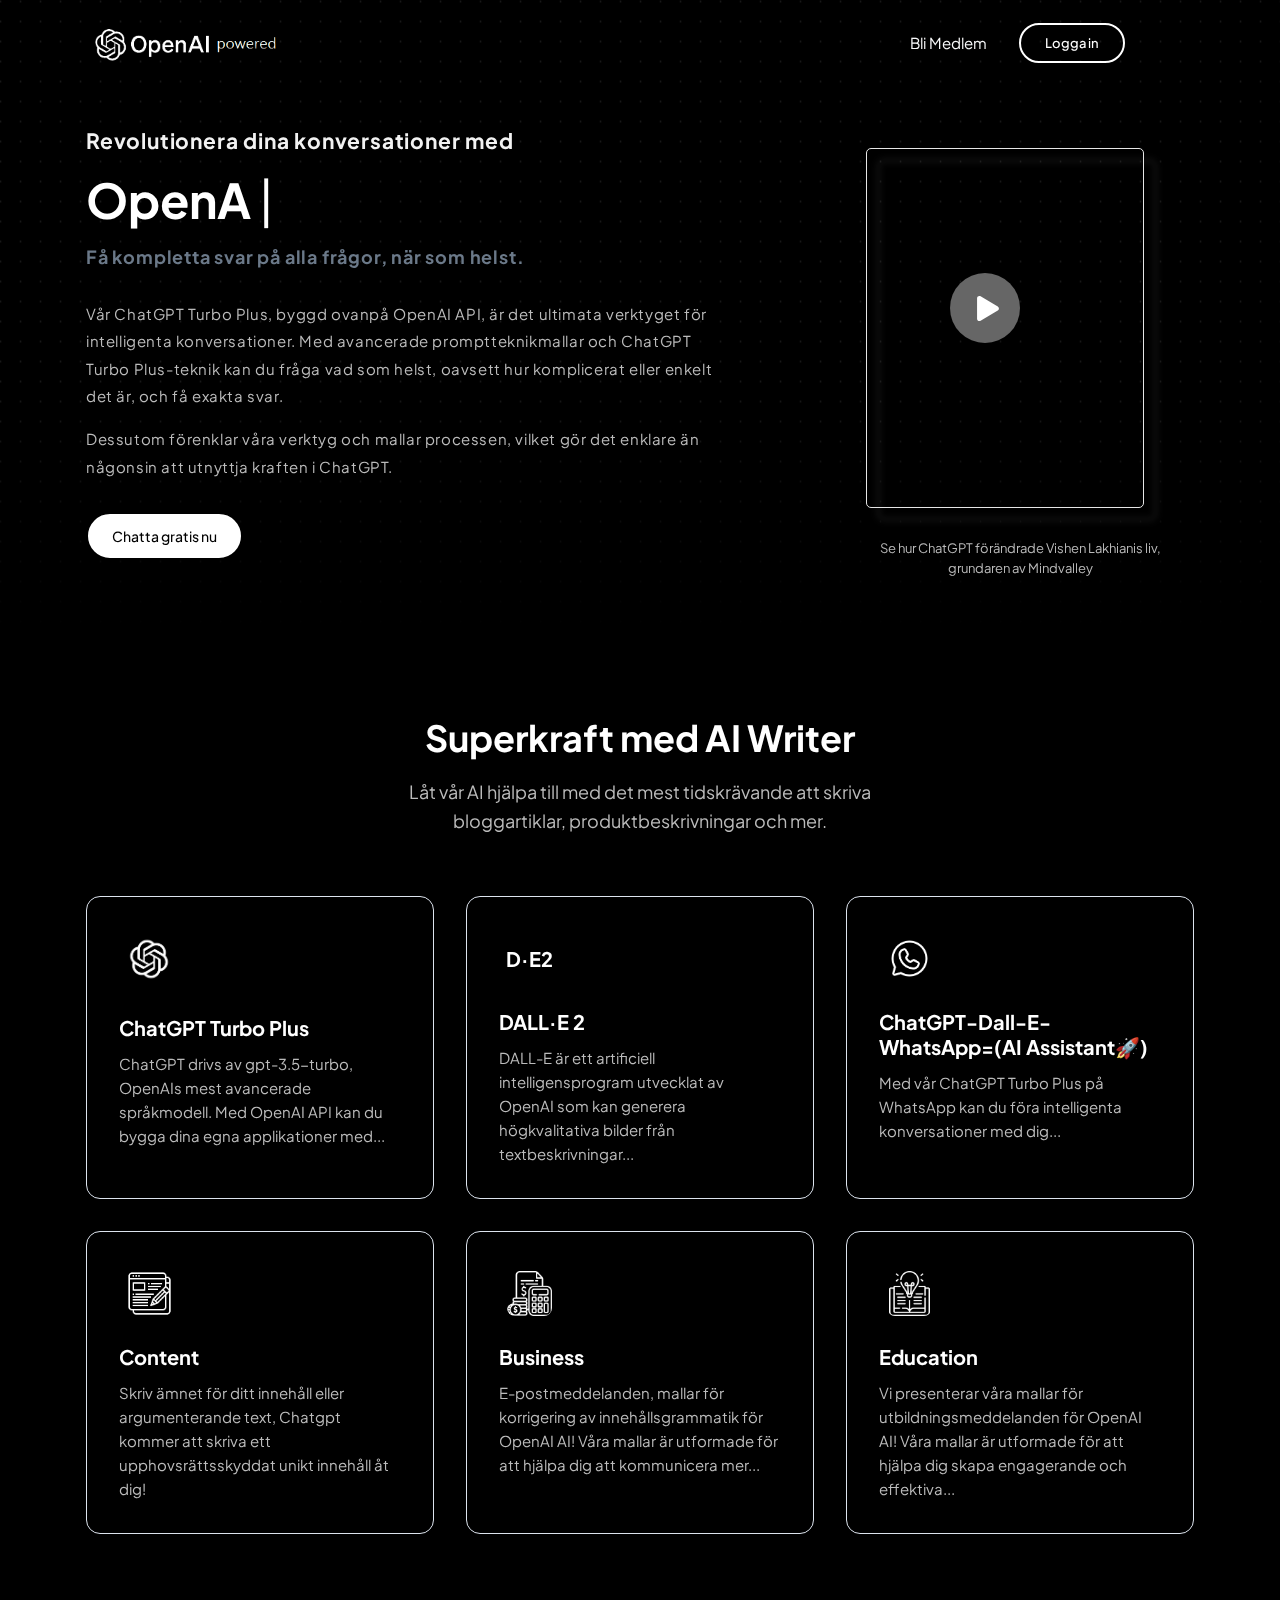
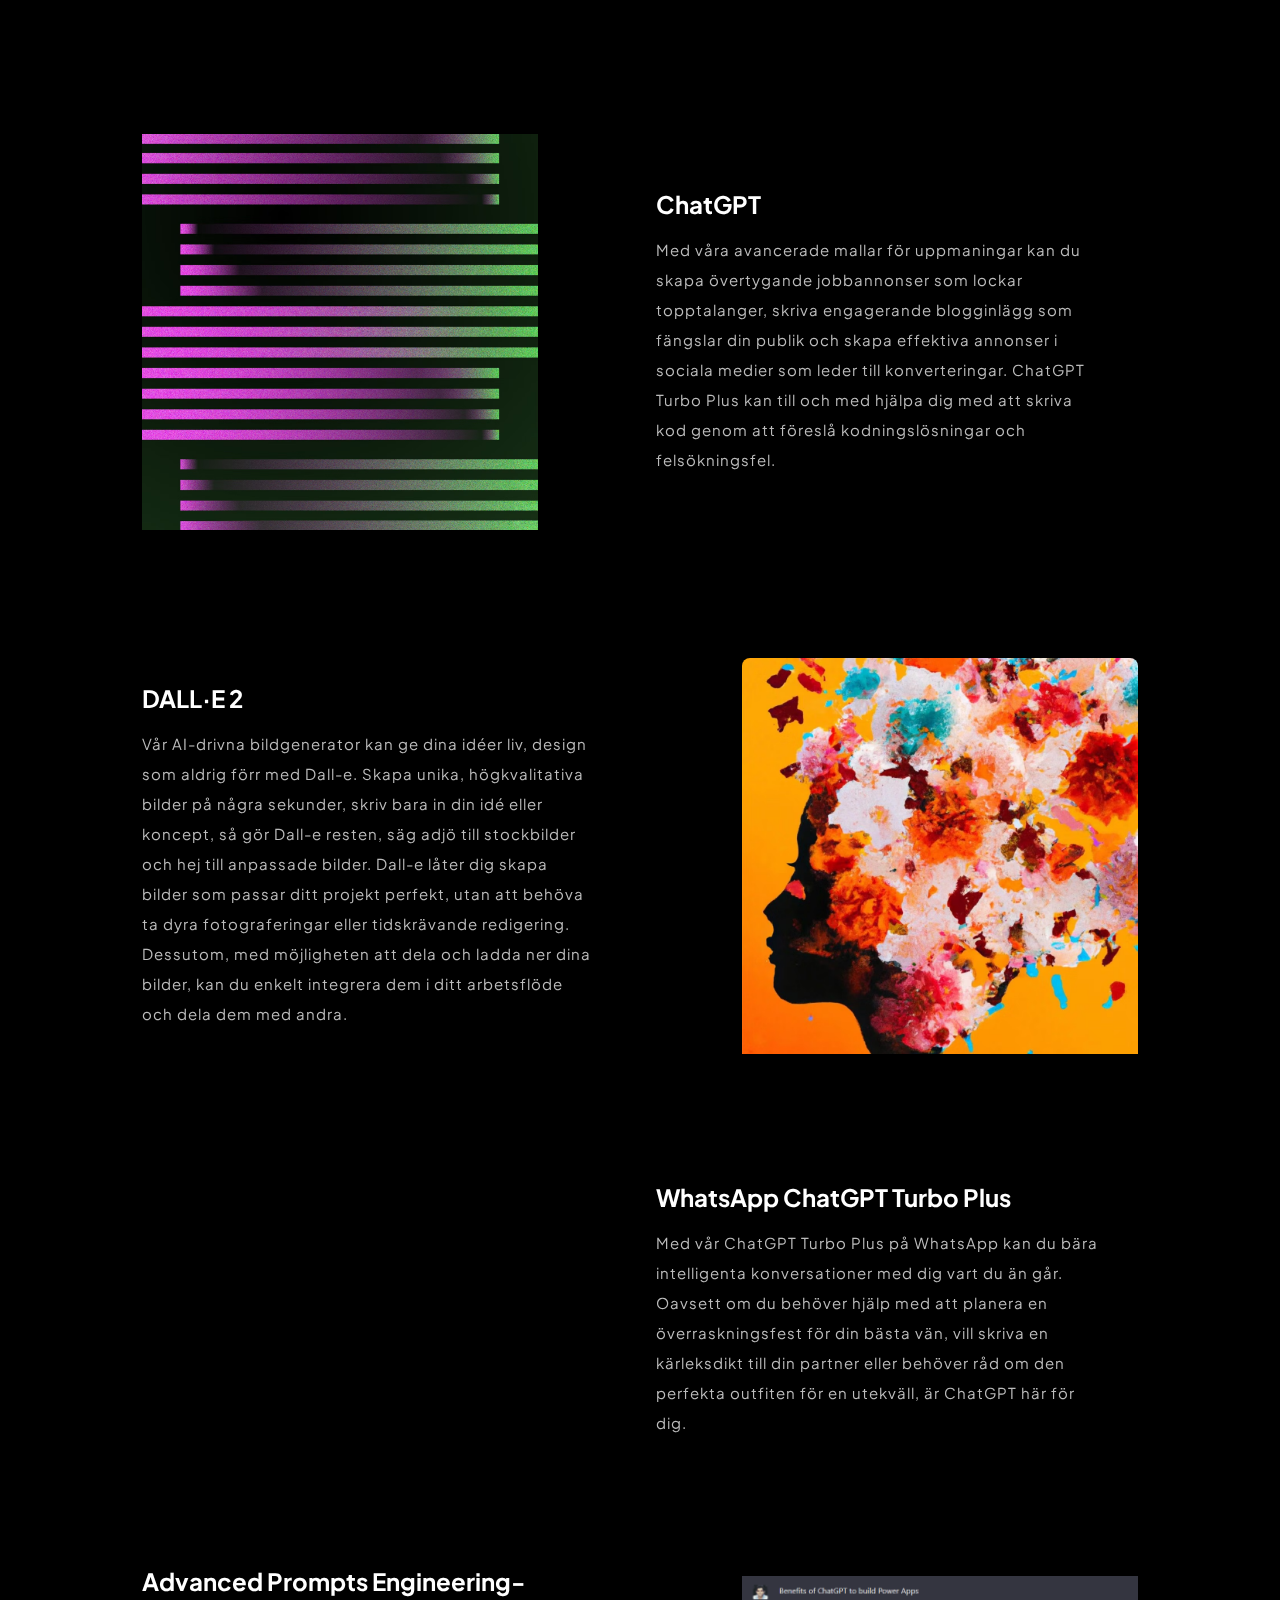
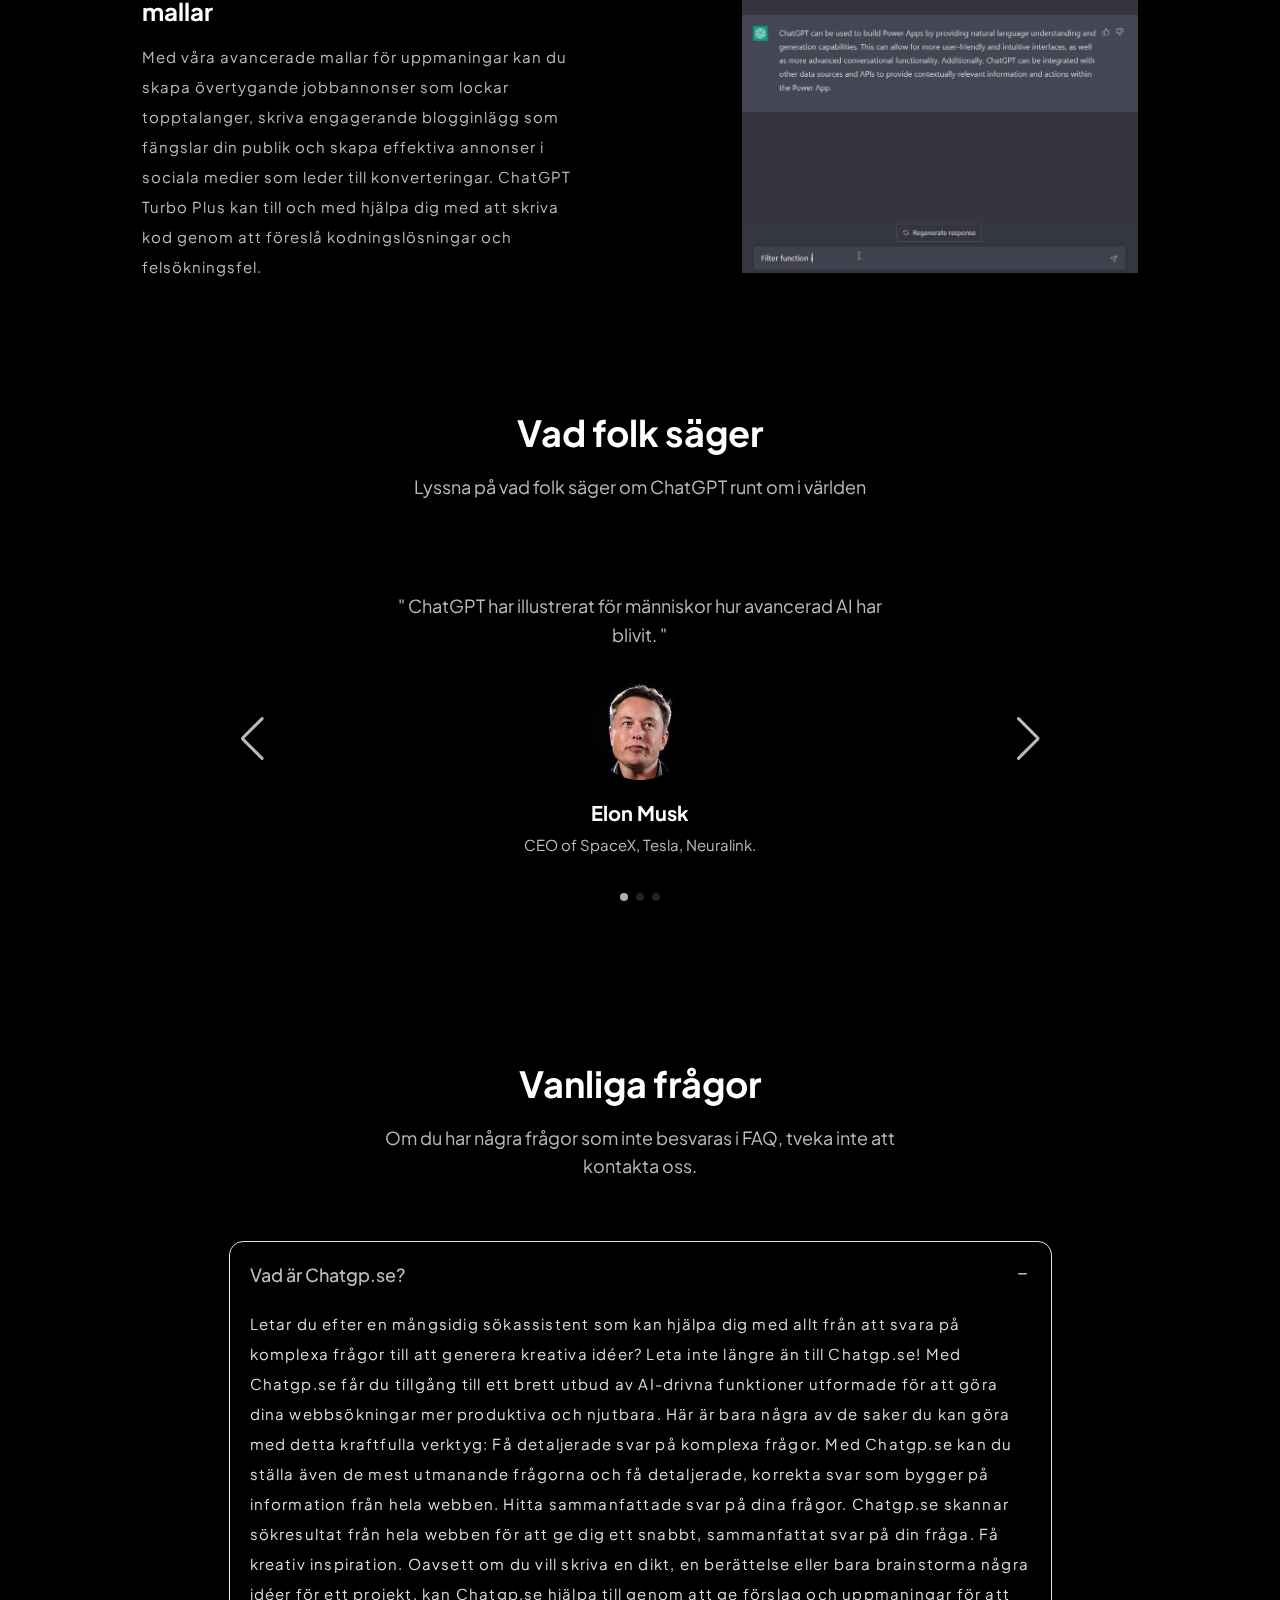
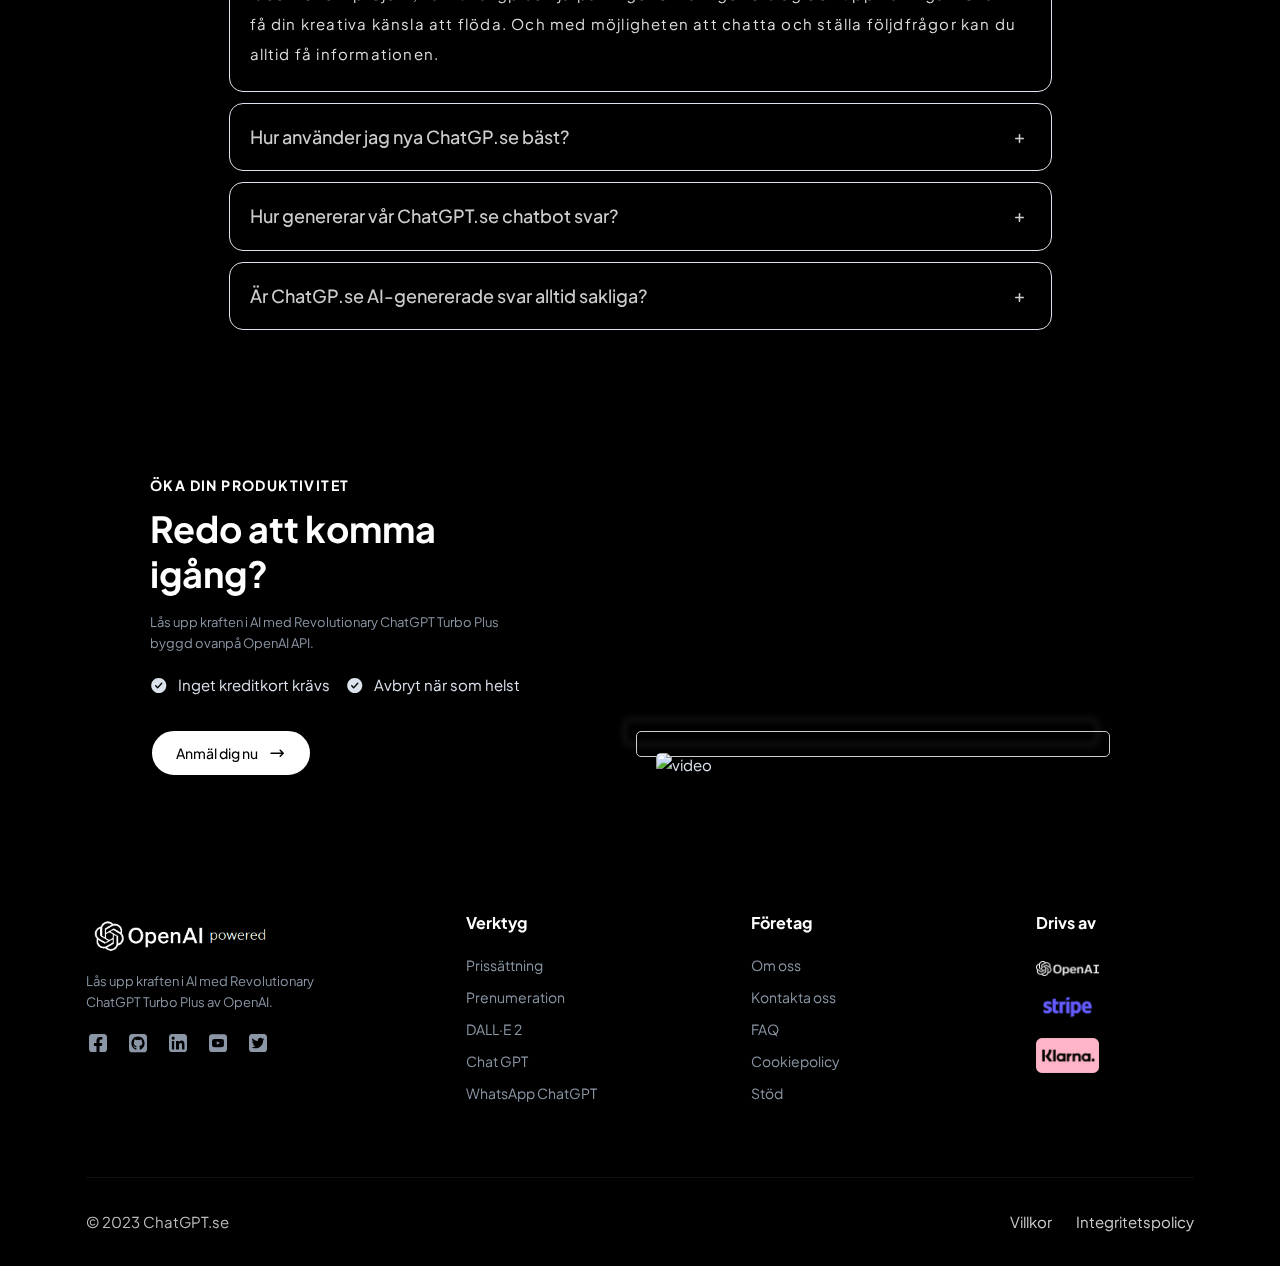
==== commit 2570d5fa: "minor changes" ====
--- a/sv/index.html
+++ b/sv/index.html
@@ -32,8 +32,8 @@
                     <div class="nk-header-wrap">
                         <div class="nk-header-logo">
                             <a href="/" class="logo-link">
-                                <div class="logo-wrap py-1 px-4 w-50">
-                                    <img class="logo-img logo-light" src="../images/logo.png" alt="">
+                                <div class="w-75">
+                                    <img class="logo-img" src="../images/logo.png" alt="">
                                 </div>
                             </a>
                         </div><!-- .nk-header-logo -->
@@ -44,10 +44,13 @@
                         </div>
                         <nav class="nk-header-menu nk-menu">
                             <ul class="nk-menu-buttons flex-lg-row-reverse">
-                                <li><a href="/signup" class="btn btn-outline-primary rounded-pill">Bli Medlem</a>
+                                <li>
+                                    <a class="btn btn-outline-primary rounded-pill" href="/login">Logga in
+                                    </a>
                                 </li>
-                                <li><a class="link link-light" href="/login">Logga in
-                                    </a></li>
+                                <li>
+                                    <a href="/signup" class="link link-light">Bli Medlem</a>
+                                </li>
                             </ul><!-- .nk-menu-buttons -->
                         </nav><!-- .nk-header-menu -->
                     </div>
@@ -74,8 +77,8 @@
                                 <p class="mb-5">Dessutom förenklar våra verktyg och mallar processen, vilket gör det
                                     enklare än någonsin att utnyttja kraften i ChatGPT.</p>
                                 <ul class="btn-list btn-list-inline">
-                                    <li><a href="/tools" class="btn btn-primary btn-lg rounded-pill"><span>Komma
-                                                igång</span></a></li>
+                                    <li><a href="/tools" class="btn btn-primary btn-lg rounded-pill"><span>Chatta gratis
+                                                nu</span></a></li>
                                 </ul>
                             </div>
                         </div>
@@ -1167,7 +1170,7 @@
                         <div class="col-xl-3 col-lg-3 me-auto">
                             <div class="block-text">
                                 <a href="/" class="logo-link mb-4">
-                                    <div class="logo-wrap py-1 px-4 w-75">
+                                    <div class="w-75">
                                         <img class="logo-img" src="../images/logo.png" alt="">
                                     </div>
                                 </a>
--- a/assets/css/style.css
+++ b/assets/css/style.css
@@ -33866,22 +33866,22 @@
   margin-top: auto;
 }
 
-.logo-wrap {
+/* .logo-wrap {
   display: flex;
   position: relative;
   height: 100%;
   background-color: #fff;
   border-radius: 100px;
-}
-
-.logo-link {
+} */
+
+/* .logo-link {
   display: inline-flex;
   max-height: 26px;
-}
-
-.logo-img {
+} */
+
+/* .logo-img {
   height: 100%;
-}
+} */
 
 .logo-img:not(:first-child) {
   position: absolute;
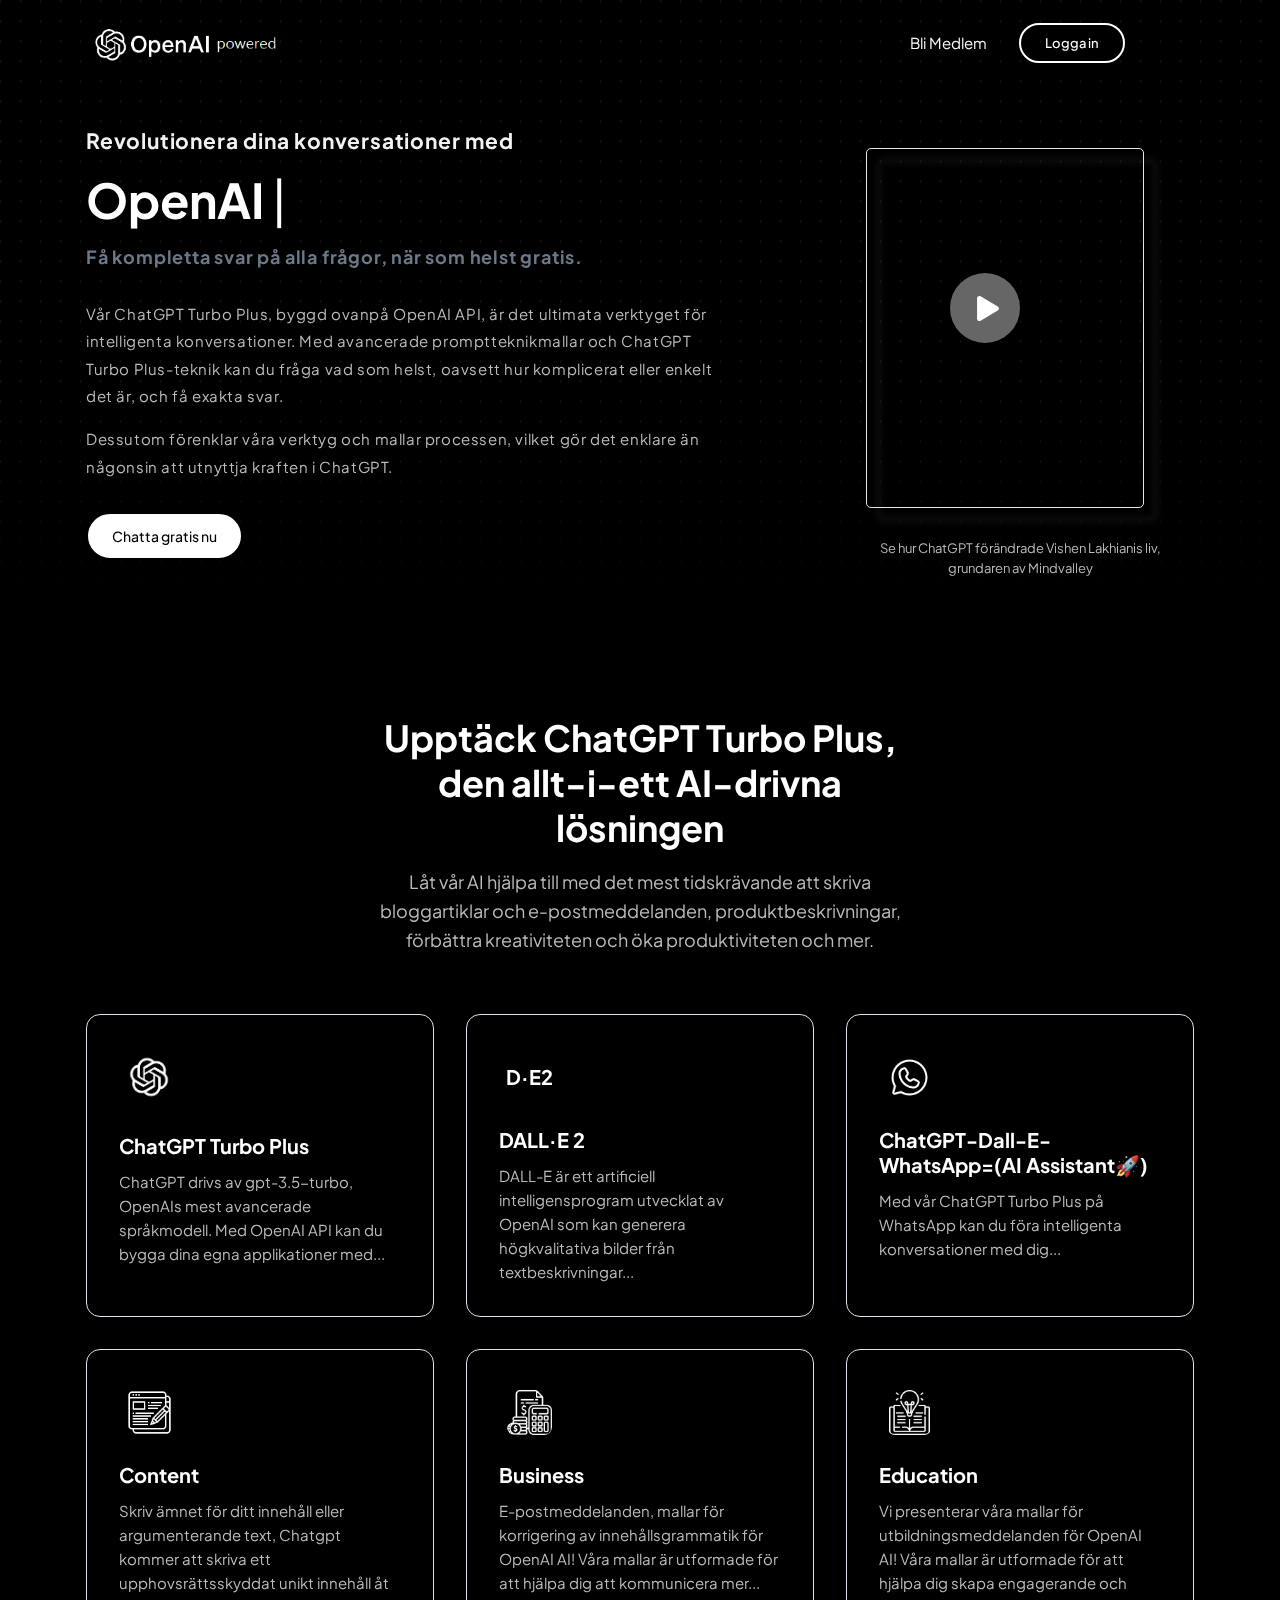
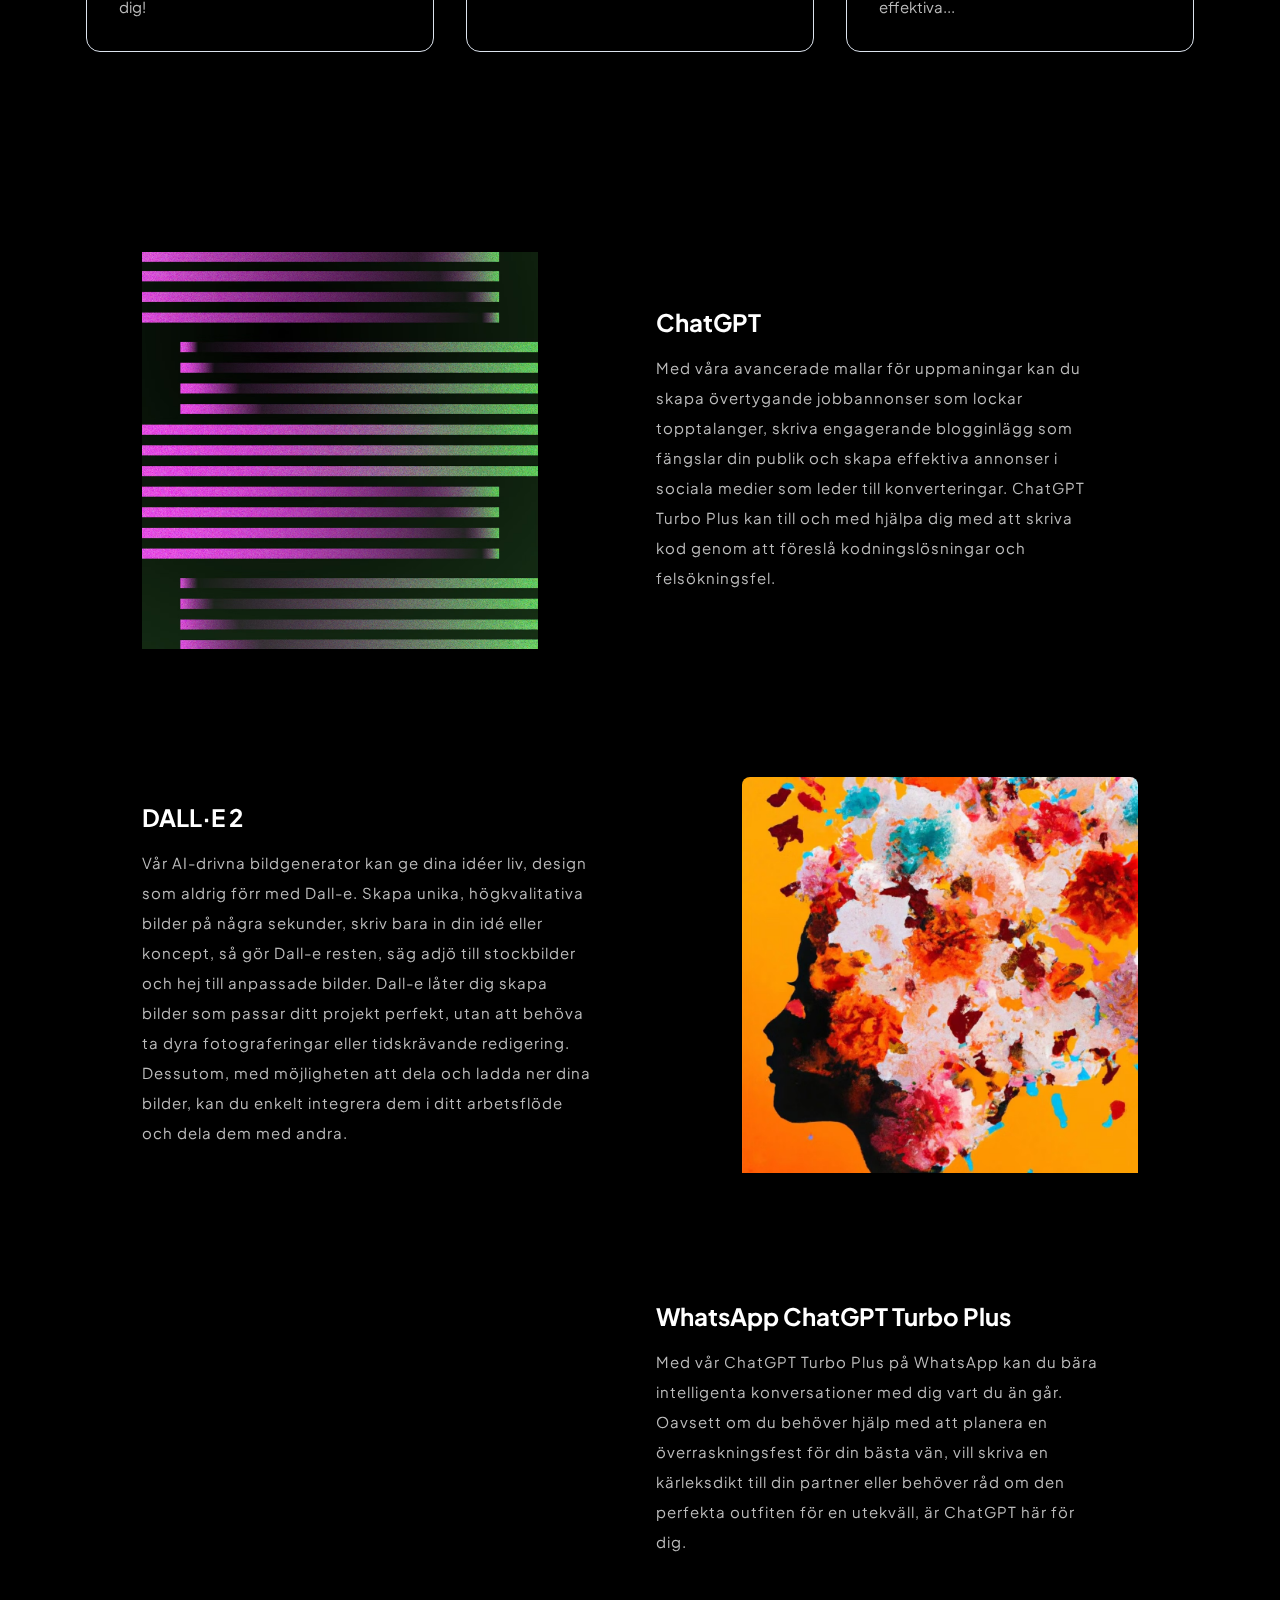
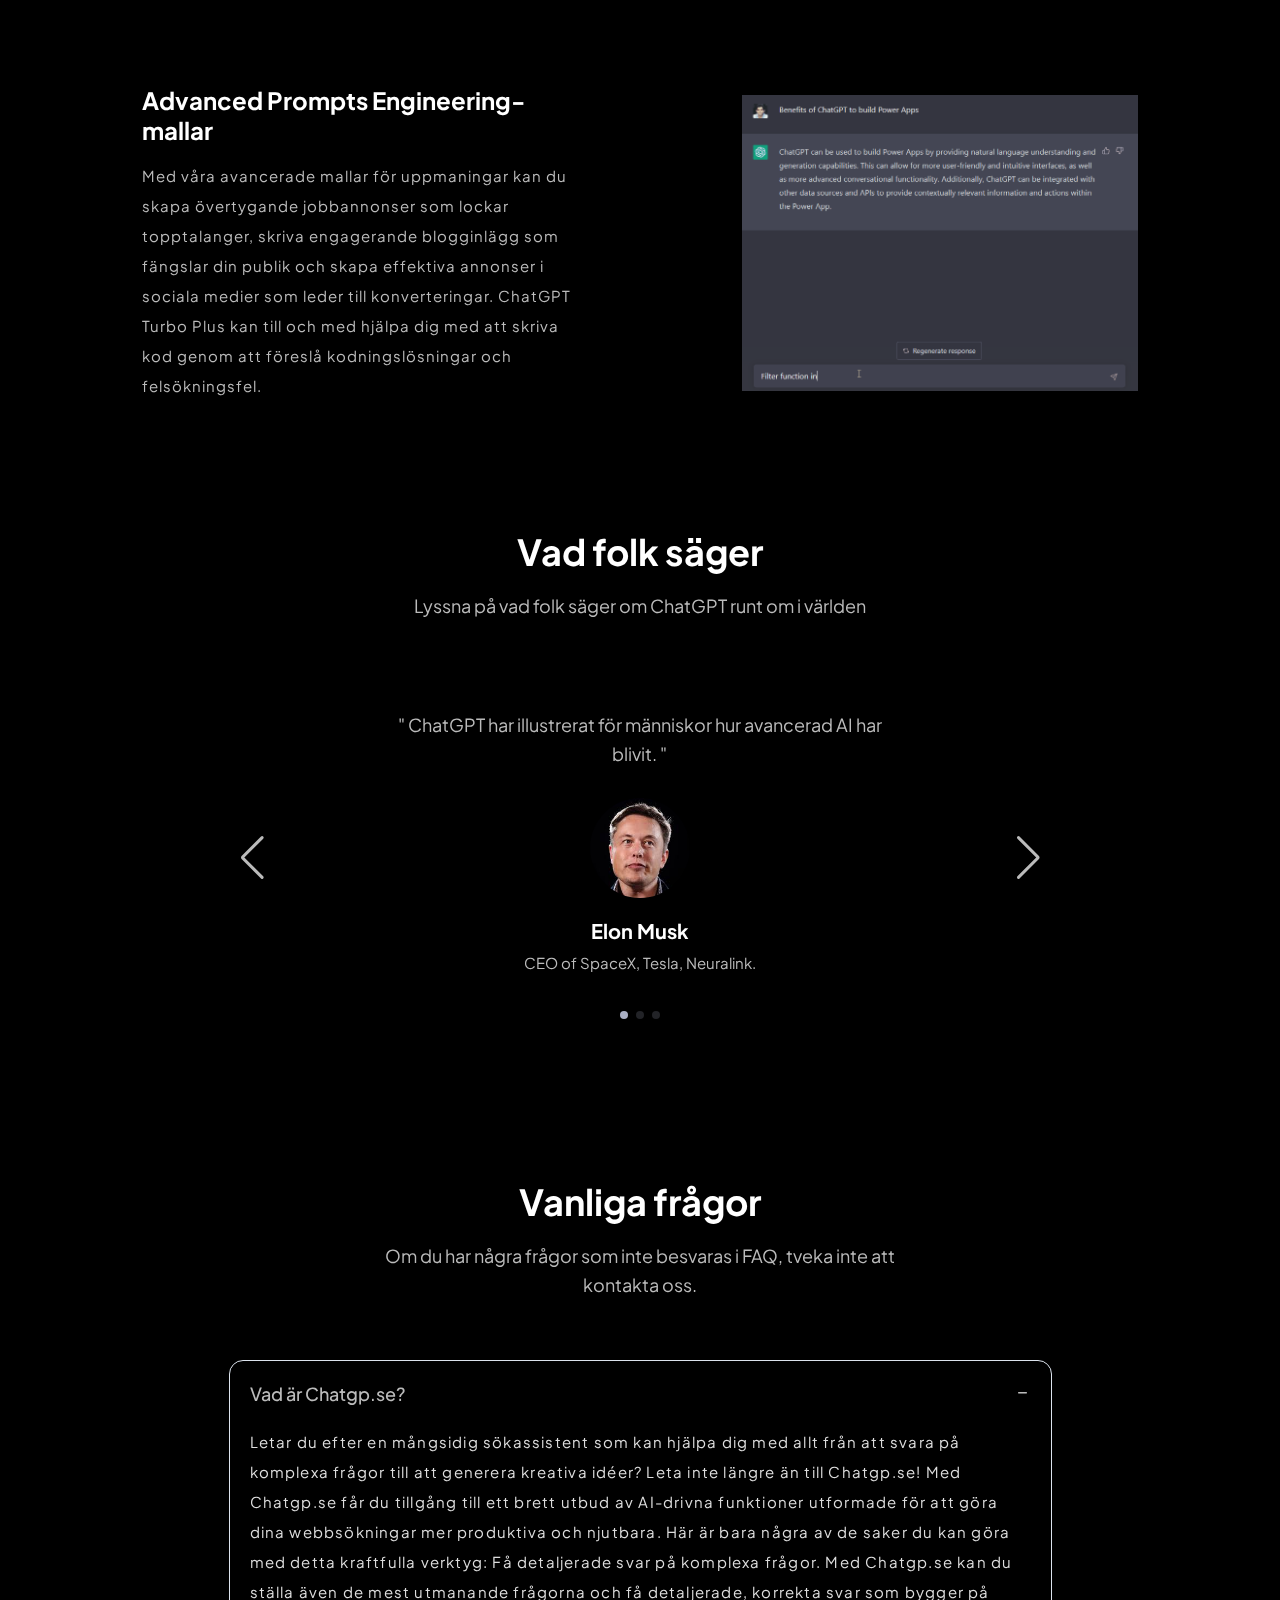
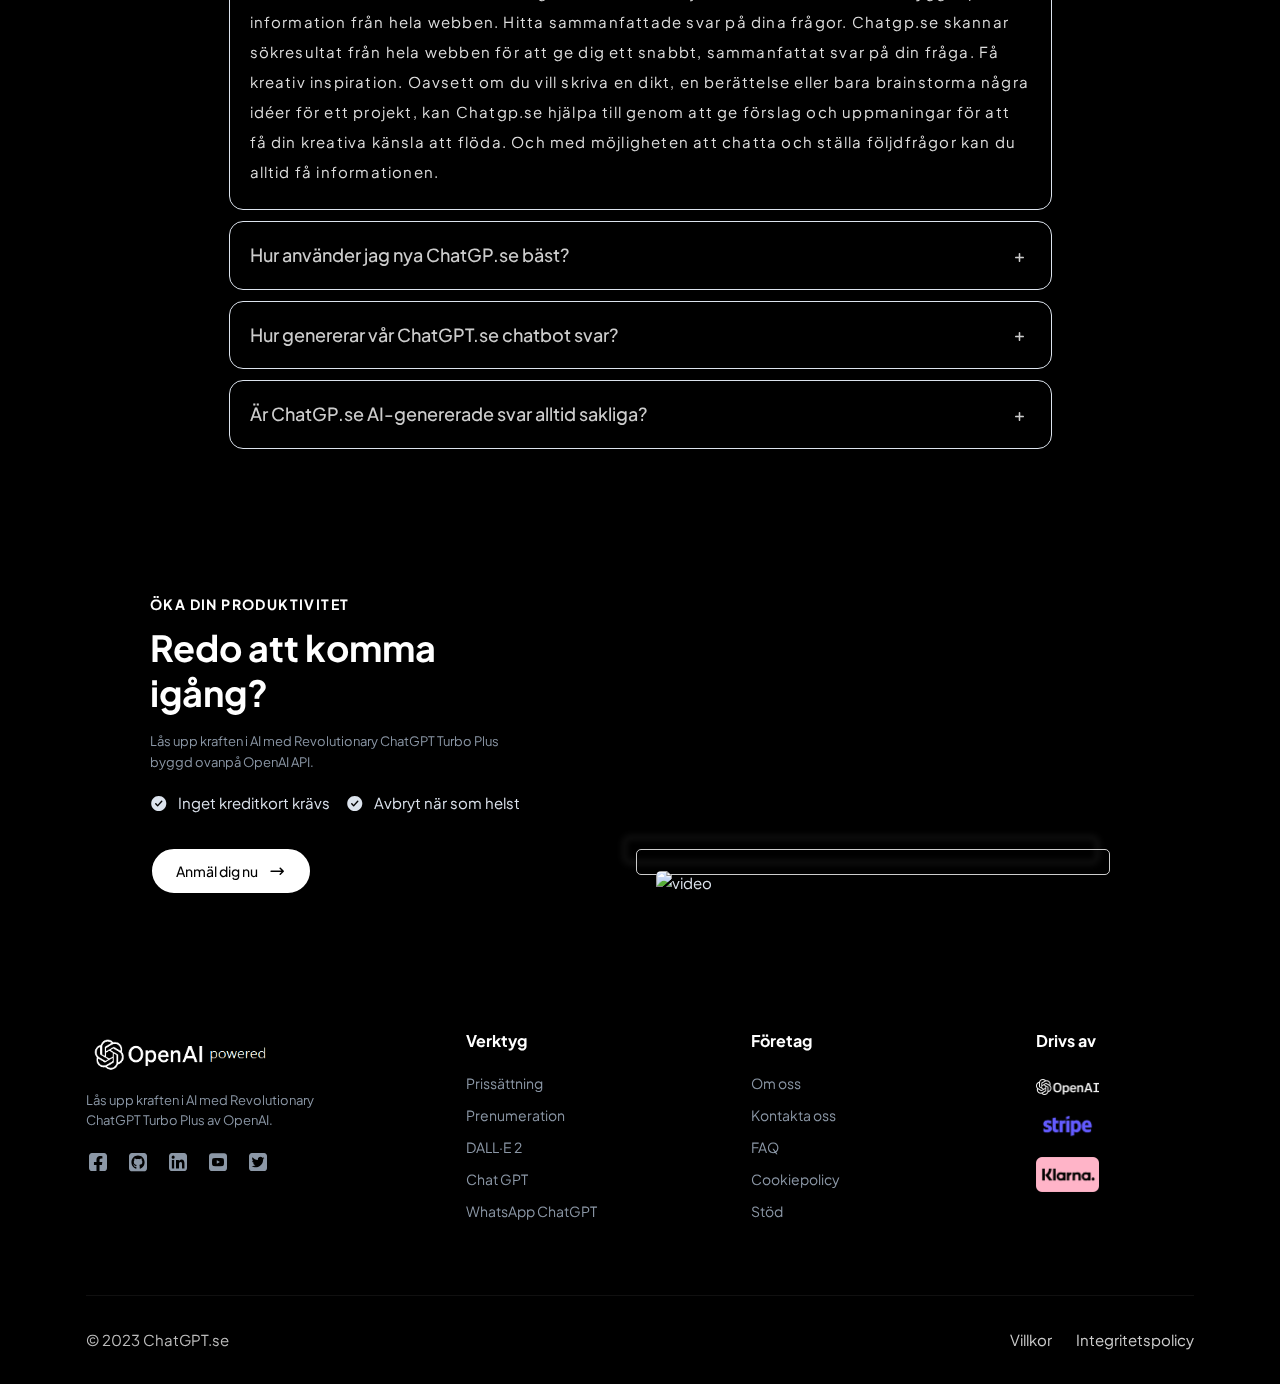
==== commit 4bb4d7c4: "updated" ====
--- a/sv/index.html
+++ b/sv/index.html
@@ -69,7 +69,7 @@
                                             data-strings='"OpenAI ChatGPT", "ChatGPT Turbo Plus", "DALL·E 2", "Dall-E-WhatsApp"'></span>
                                     </div>
                                 </h1>
-                                <h4 class="mb-5 text-muted">Få kompletta svar på alla frågor, när som helst.</h4>
+                                <h4 class="mb-5 text-muted">Få kompletta svar på alla frågor, när som helst gratis.</h4>
                                 <p>Vår ChatGPT Turbo Plus, byggd ovanpå OpenAI API, är det ultimata verktyget för
                                     intelligenta konversationer. Med avancerade promptteknikmallar och ChatGPT Turbo
                                     Plus-teknik kan du fråga vad som helst, oavsett hur komplicerat eller enkelt det är,
@@ -116,9 +116,10 @@
                     <div class="section-head">
                         <div class="row justify-content-center text-center">
                             <div class="col-lg-9 col-xl-6 col-xxl-5">
-                                <h2 class="title">Superkraft med AI Writer</h2>
+                                <h2 class="title">Upptäck ChatGPT Turbo Plus, den allt-i-ett AI-drivna lösningen</h2>
                                 <p class="lead">Låt vår AI hjälpa till med det mest tidskrävande att skriva
-                                    bloggartiklar, produktbeskrivningar och mer.</p>
+                                    bloggartiklar och e-postmeddelanden, produktbeskrivningar, förbättra kreativiteten
+                                    och öka produktiviteten och mer.</p>
                             </div>
                         </div>
                     </div><!-- .section-head -->
@@ -1271,6 +1272,17 @@
     <script src="../assets/js/main.js"></script>
     <script src="../assets/js/bundle.js?v1.1.0"></script>
     <script src="../assets/js/scripts.js?v1.1.0"></script>
+
+    <!-- Google Tag Manager -->
+    <script>(function (w, d, s, l, i) {
+            w[l] = w[l] || []; w[l].push({
+                'gtm.start':
+                    new Date().getTime(), event: 'gtm.js'
+            }); var f = d.getElementsByTagName(s)[0],
+                j = d.createElement(s), dl = l != 'dataLayer' ? '&l=' + l : ''; j.async = true; j.src =
+                    'https://www.googletagmanager.com/gtm.js?id=' + i + dl; f.parentNode.insertBefore(j, f);
+        })(window, document, 'script', 'dataLayer', 'GTM-TB8677B');</script>
+    <!-- End Google Tag Manager -->
     <!-- Google tag (gtag.js) -->
     <script async src="https://www.googletagmanager.com/gtag/js?id=G-607E0TS7J6" defer></script>
     <script defer>
@@ -1280,7 +1292,18 @@
 
         gtag('config', 'G-607E0TS7J6');
     </script>
-    <script>(function (w, d, t, r, u) { var f, n, i; w[u] = w[u] || [], f = function () { var o = { ti: "187032400", enableAutoSpaTracking: true }; o.q = w[u], w[u] = new UET(o), w[u].push("pageLoad"); }, n = d.createElement(t), n.src = r, n.async = 1, n.onload = n.onreadystatechange = function () { var s = this.readyState; s && s !== "loaded" && s !== "complete" || (f(), n.onload = n.onreadystatechange = null); }, i = d.getElementsByTagName(t)[0], i.parentNode.insertBefore(n, i); })(window, document, "script", "//bat.bing.com/bat.js", "uetq");</script>
+    <!-- Bing UET tag -->
+    <script>(function (w, d, t, r, u) {
+            var f, n, i;
+            w[u] = w[u] || [], f = function () {
+                var o = { ti: "187032400", enableAutoSpaTracking: true };
+                o.q = w[u], w[u] = new UET(o), w[u].push("pageLoad");
+            }, n = d.createElement(t), n.src = r, n.async = 1, n.onload = n.onreadystatechange = function () {
+                var s = this.readyState;
+                s && s !== "loaded" && s !== "complete" || (f(), n.onload = n.onreadystatechange = null);
+            }, i = d.getElementsByTagName(t)[0], i.parentNode.insertBefore(n, i);
+        })(window, document, "script", "//bat.bing.com/bat.js", "uetq");
+    </script>
 </body>
 
 </html>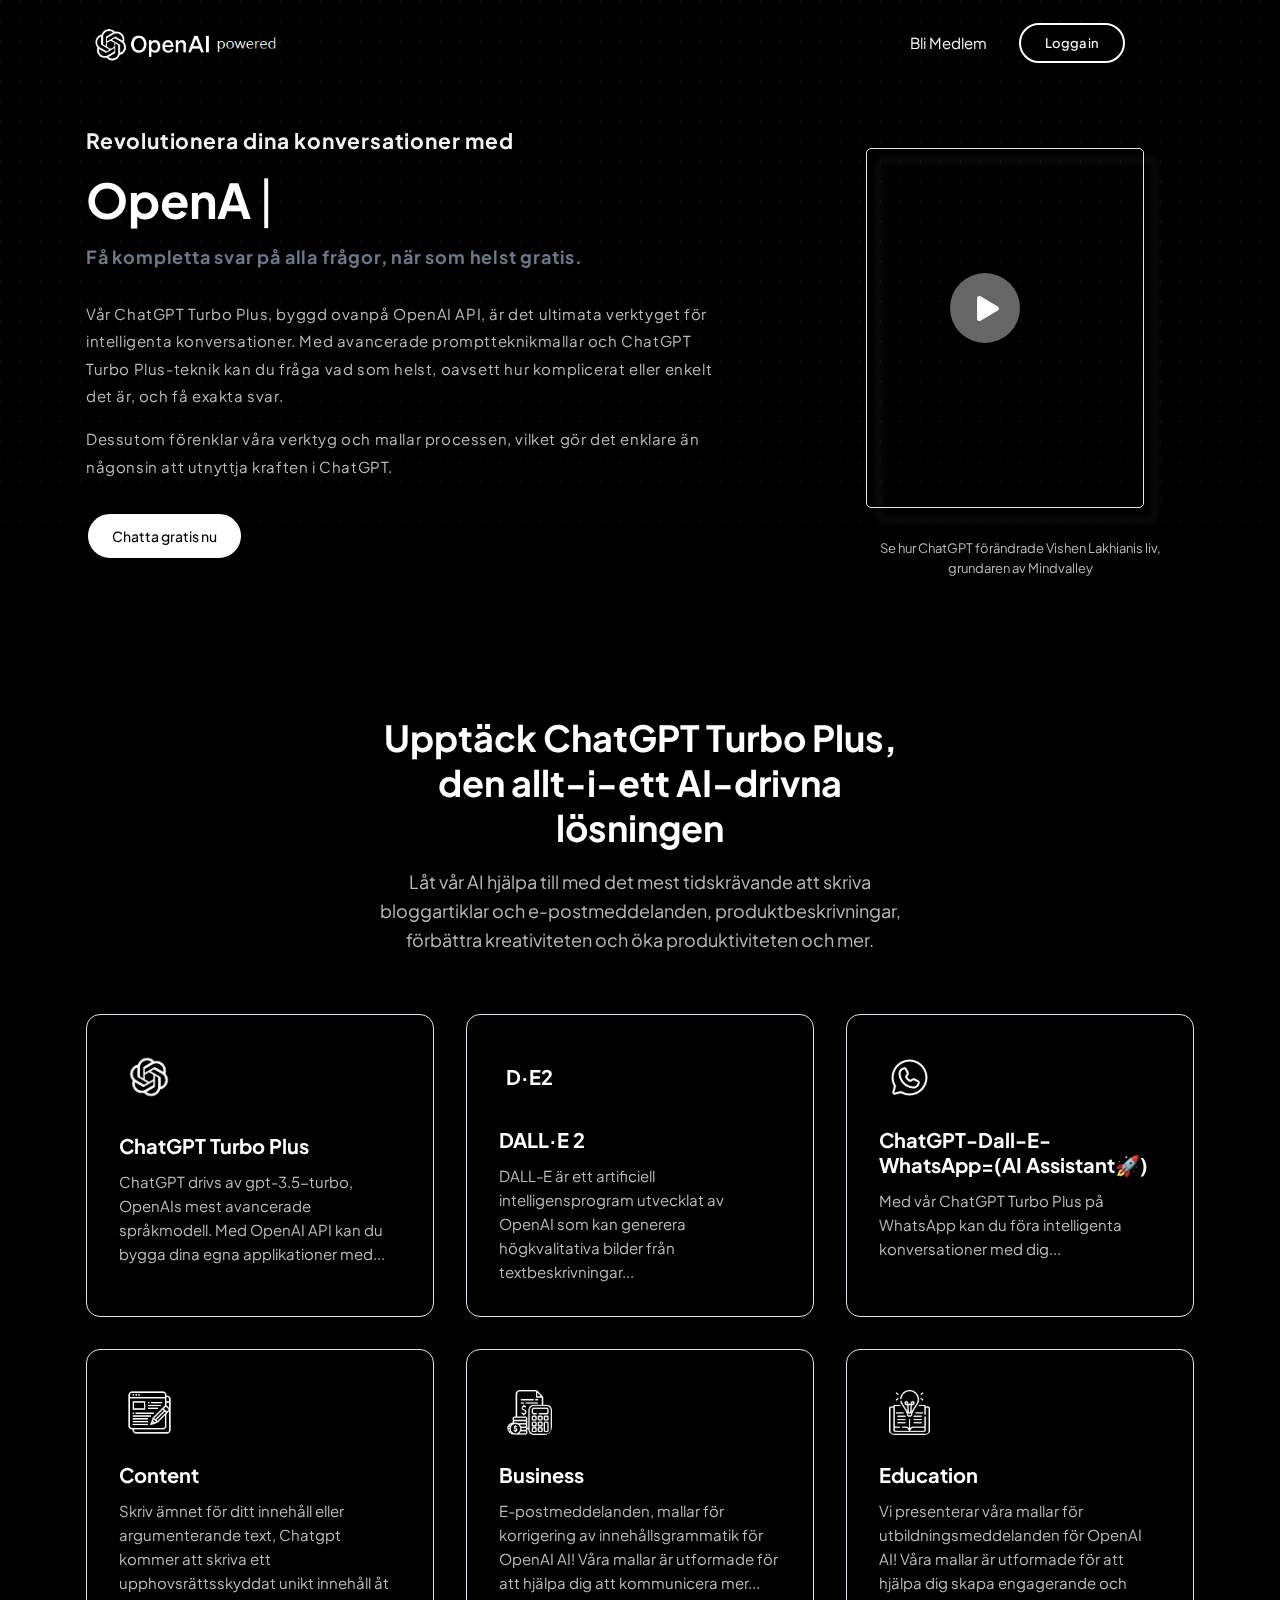
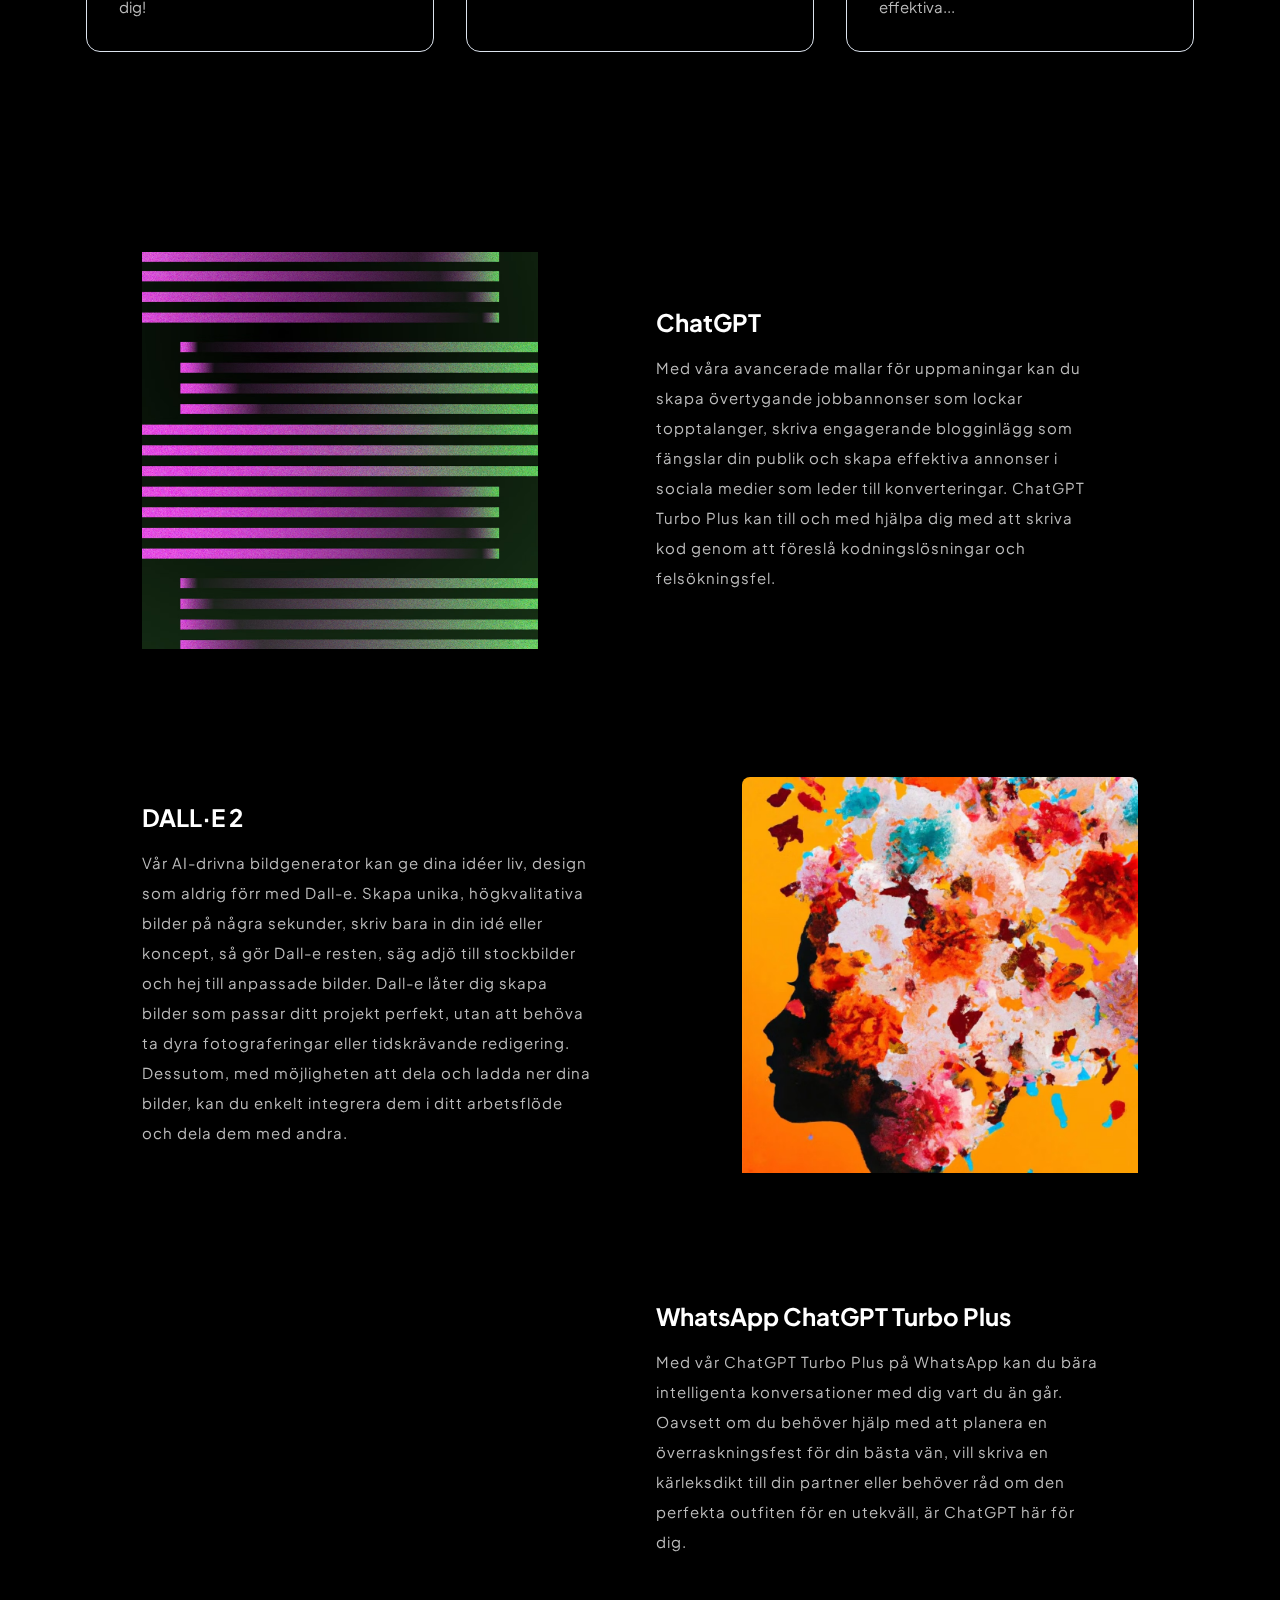
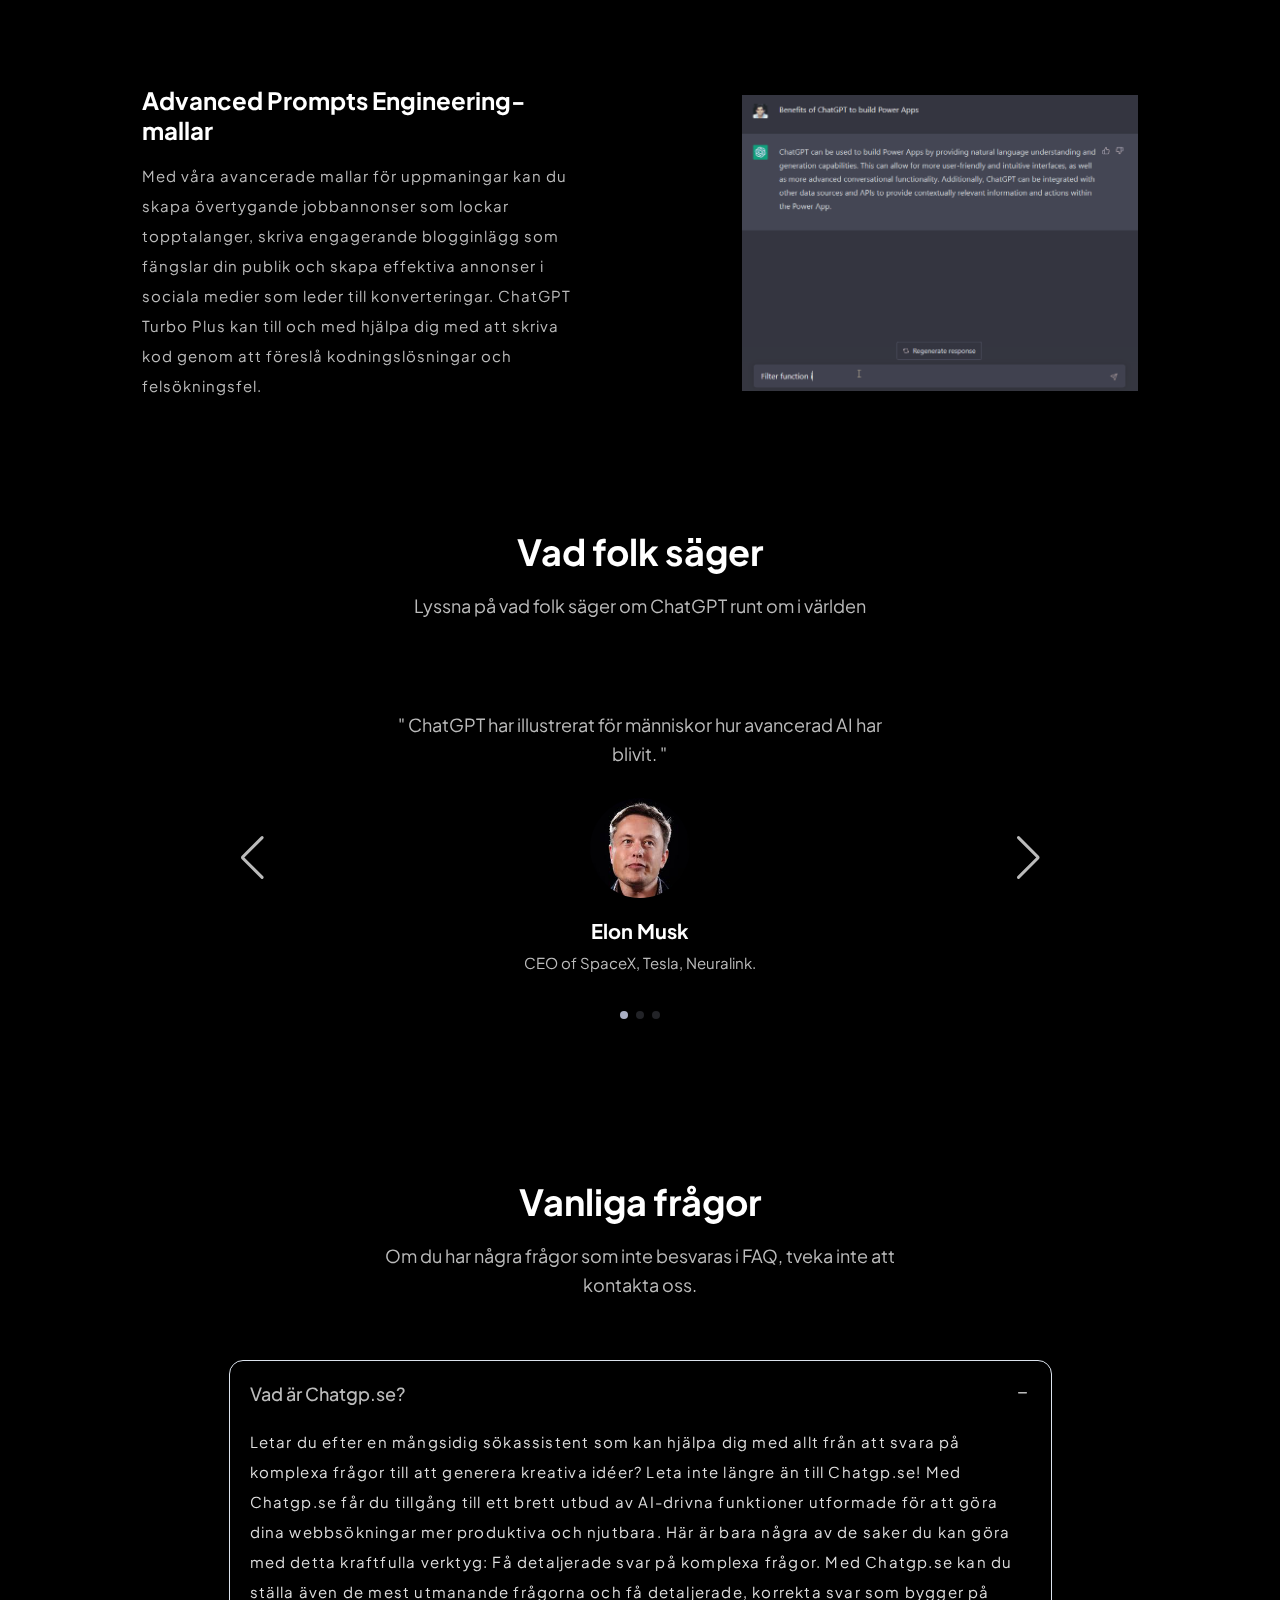
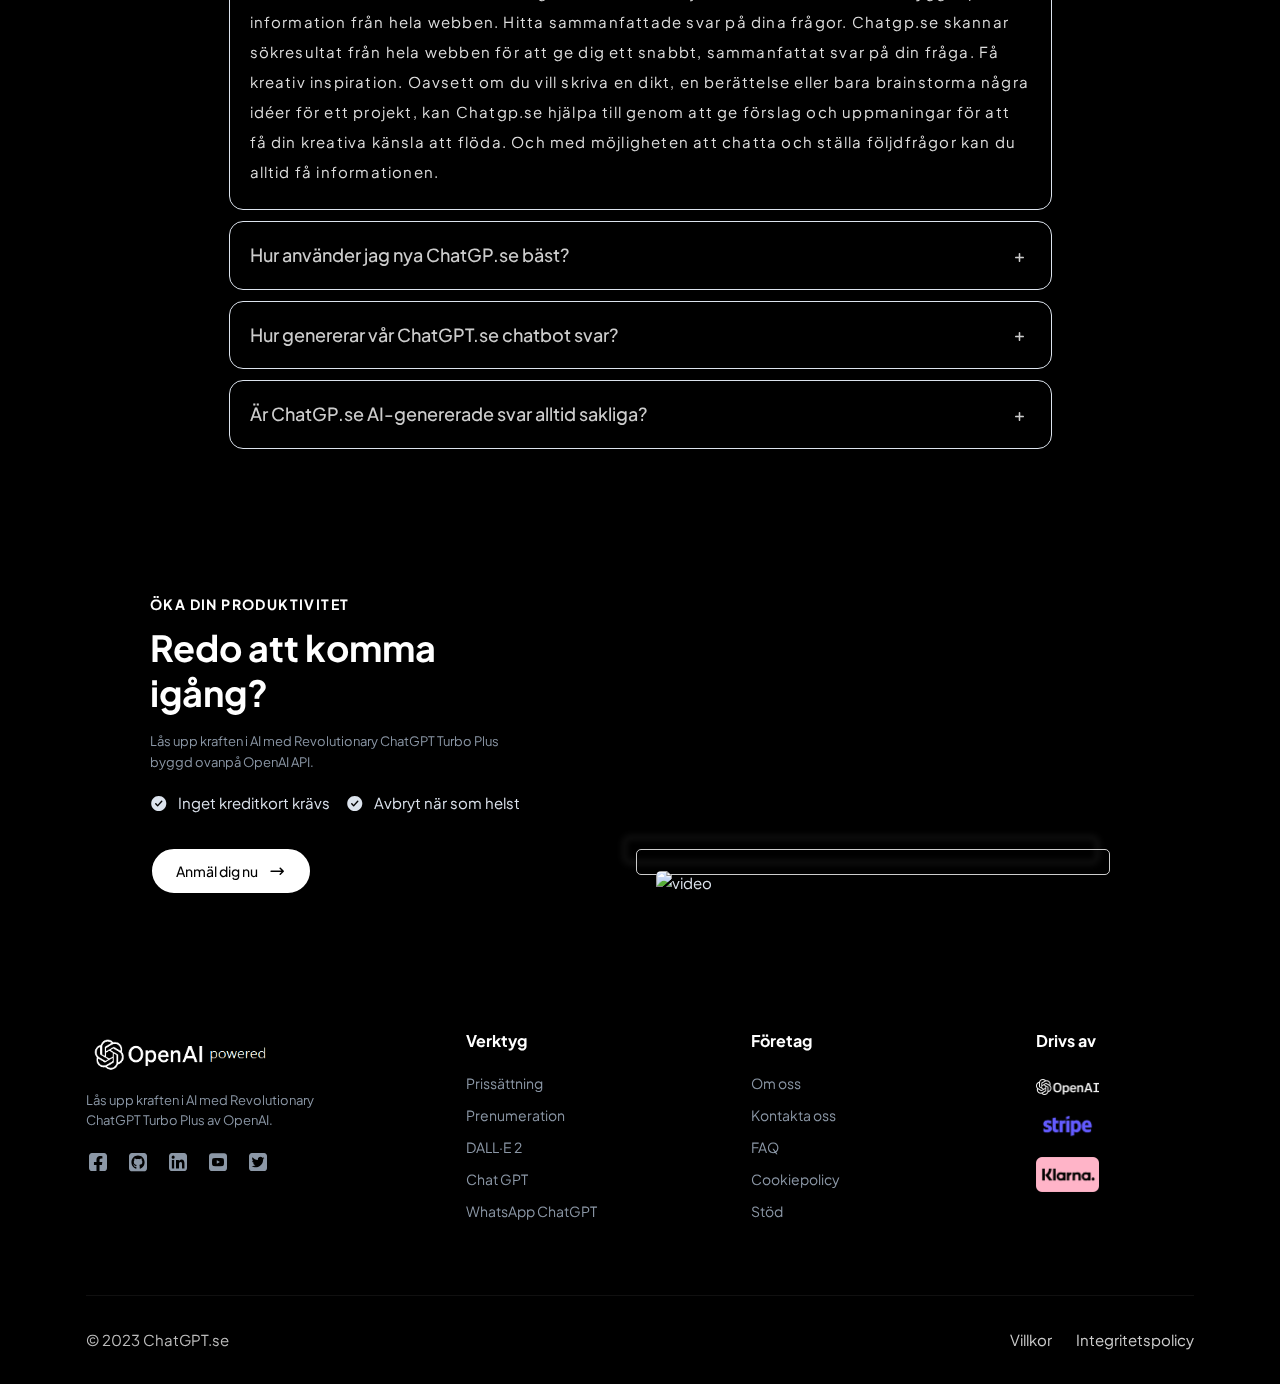
==== commit feb75c7c: "updated" ====
--- a/sv/index.html
+++ b/sv/index.html
@@ -63,12 +63,12 @@
                     <div class="row gy-5 py-5 pt-lg-2">
                         <div class="col-lg-7">
                             <div class="nk-hero-content">
-                                <h3>Revolutionera dina konversationer med</h3>
-                                <h1 class="my-3">
+                                <h1>Revolutionera dina konversationer med</h1>
+                                <h2 class="h1 my-3">
                                     <div class="text-gradient-primary"><span class="type-init"
                                             data-strings='"OpenAI ChatGPT", "ChatGPT Turbo Plus", "DALL·E 2", "Dall-E-WhatsApp"'></span>
                                     </div>
-                                </h1>
+                                </h2>
                                 <h4 class="mb-5 text-muted">Få kompletta svar på alla frågor, när som helst gratis.</h4>
                                 <p>Vår ChatGPT Turbo Plus, byggd ovanpå OpenAI API, är det ultimata verktyget för
                                     intelligenta konversationer. Med avancerade promptteknikmallar och ChatGPT Turbo
--- a/assets/css/style.css
+++ b/assets/css/style.css
@@ -35328,12 +35328,12 @@
 
 
 /* header-hero */
-.nk-hero-content h3,
+.nk-hero-content h1,
 .nk-hero-content h4 {
   letter-spacing: 0.8px;
 }
 
-.nk-hero-content h3 {
+.nk-hero-content h1 {
   font-size: 1.3rem;
   opacity: 0.95;
 }
